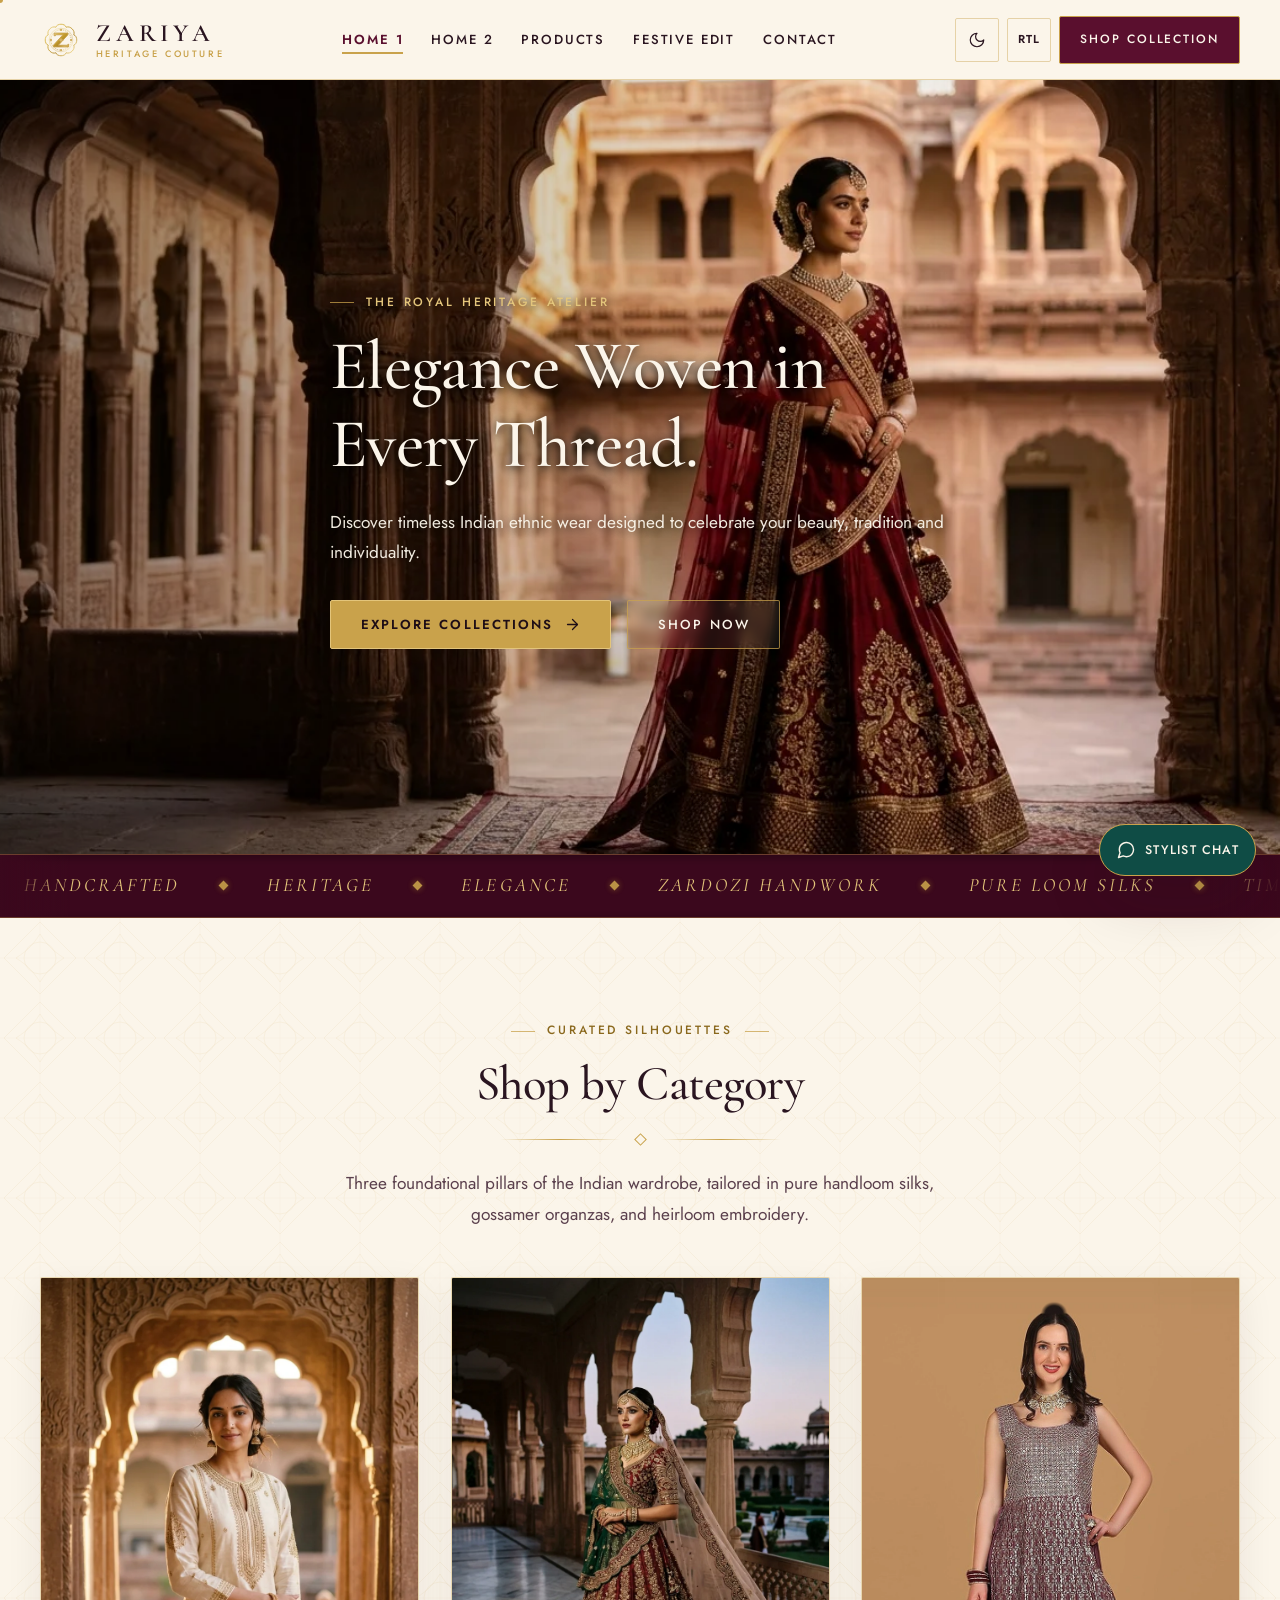
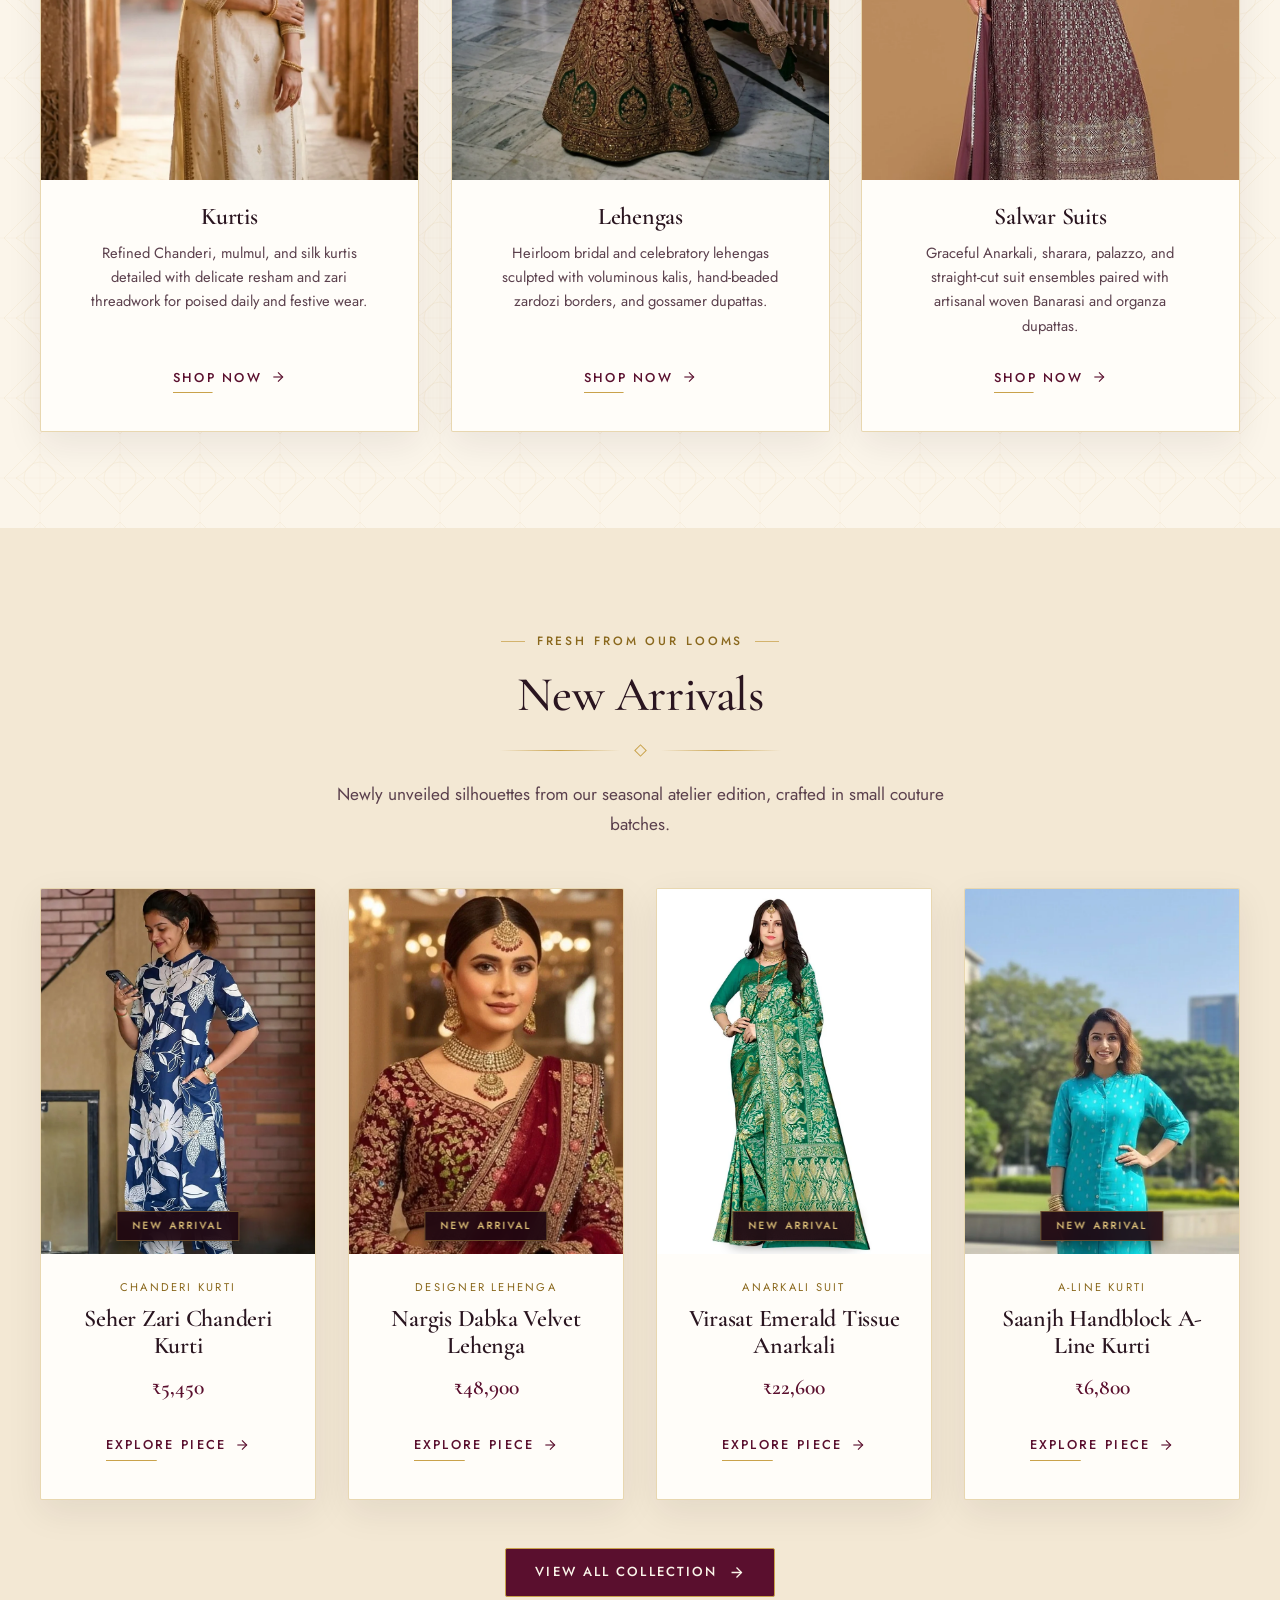
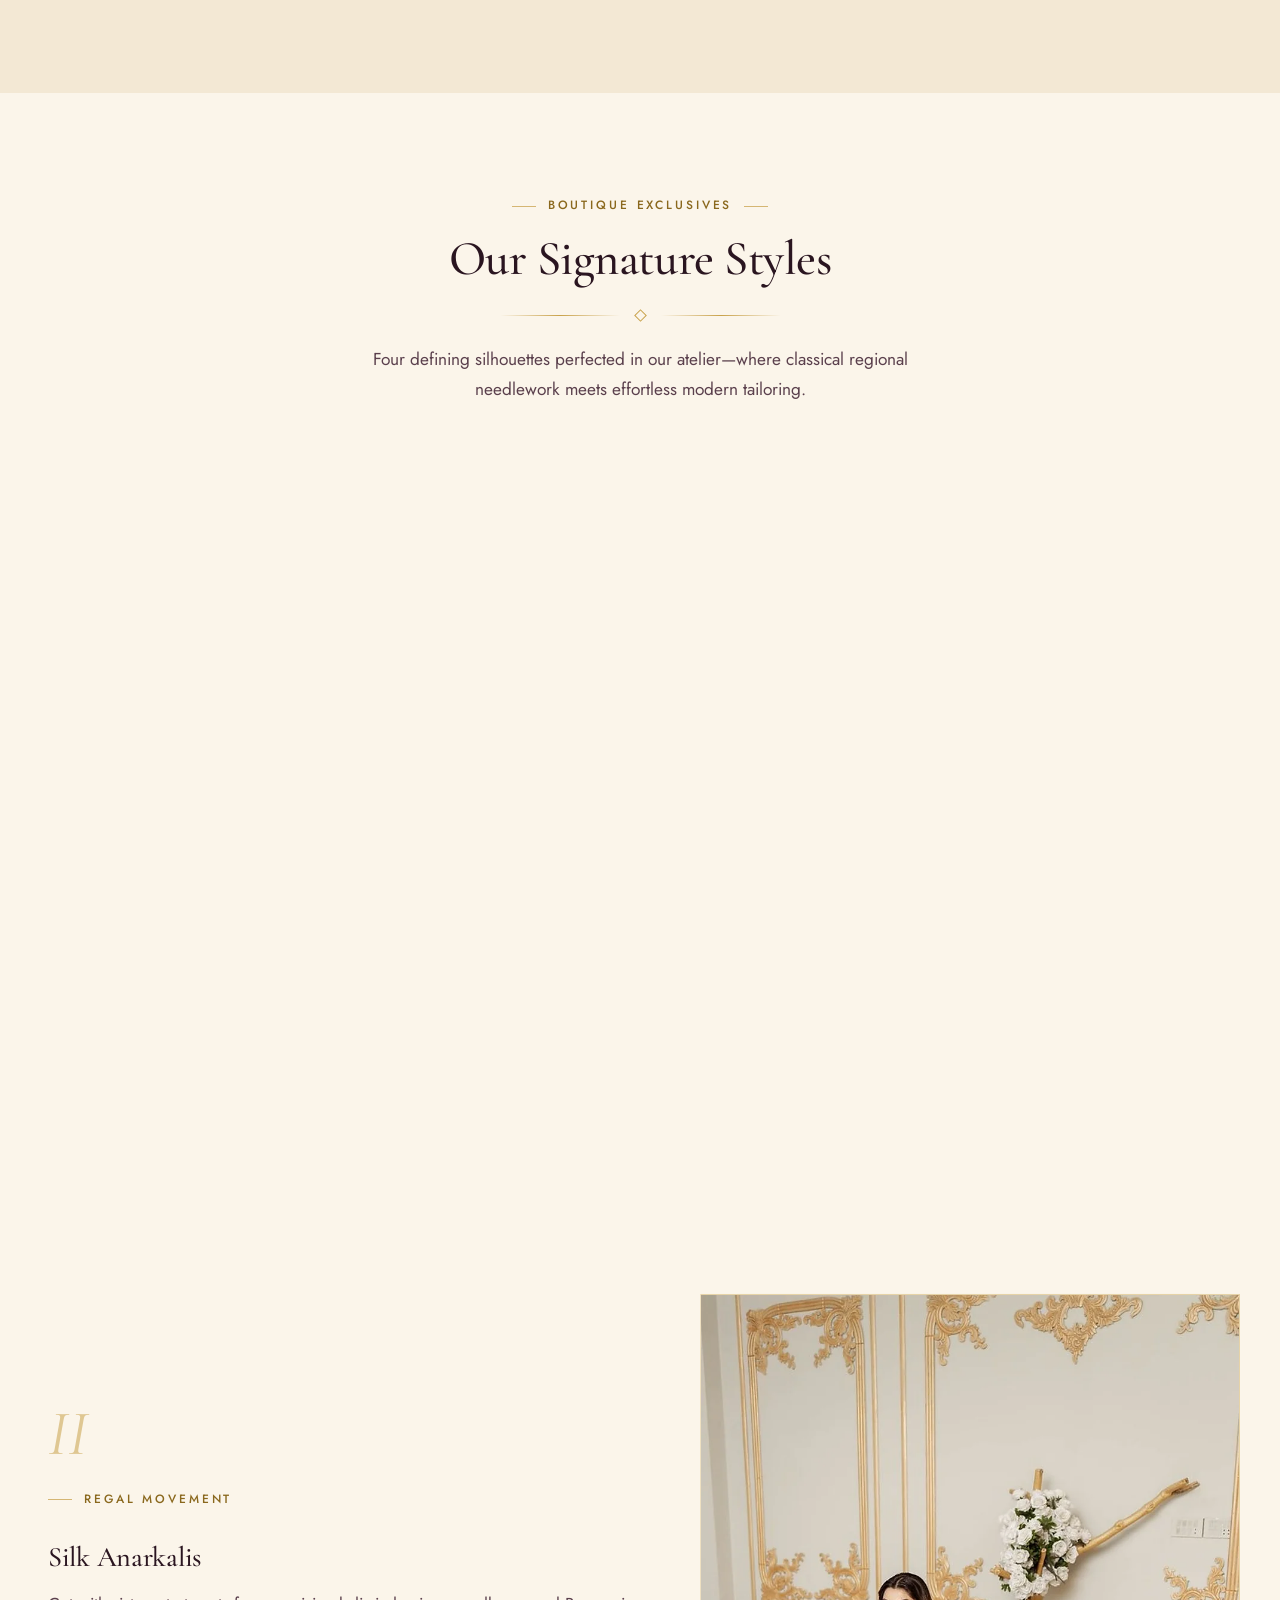
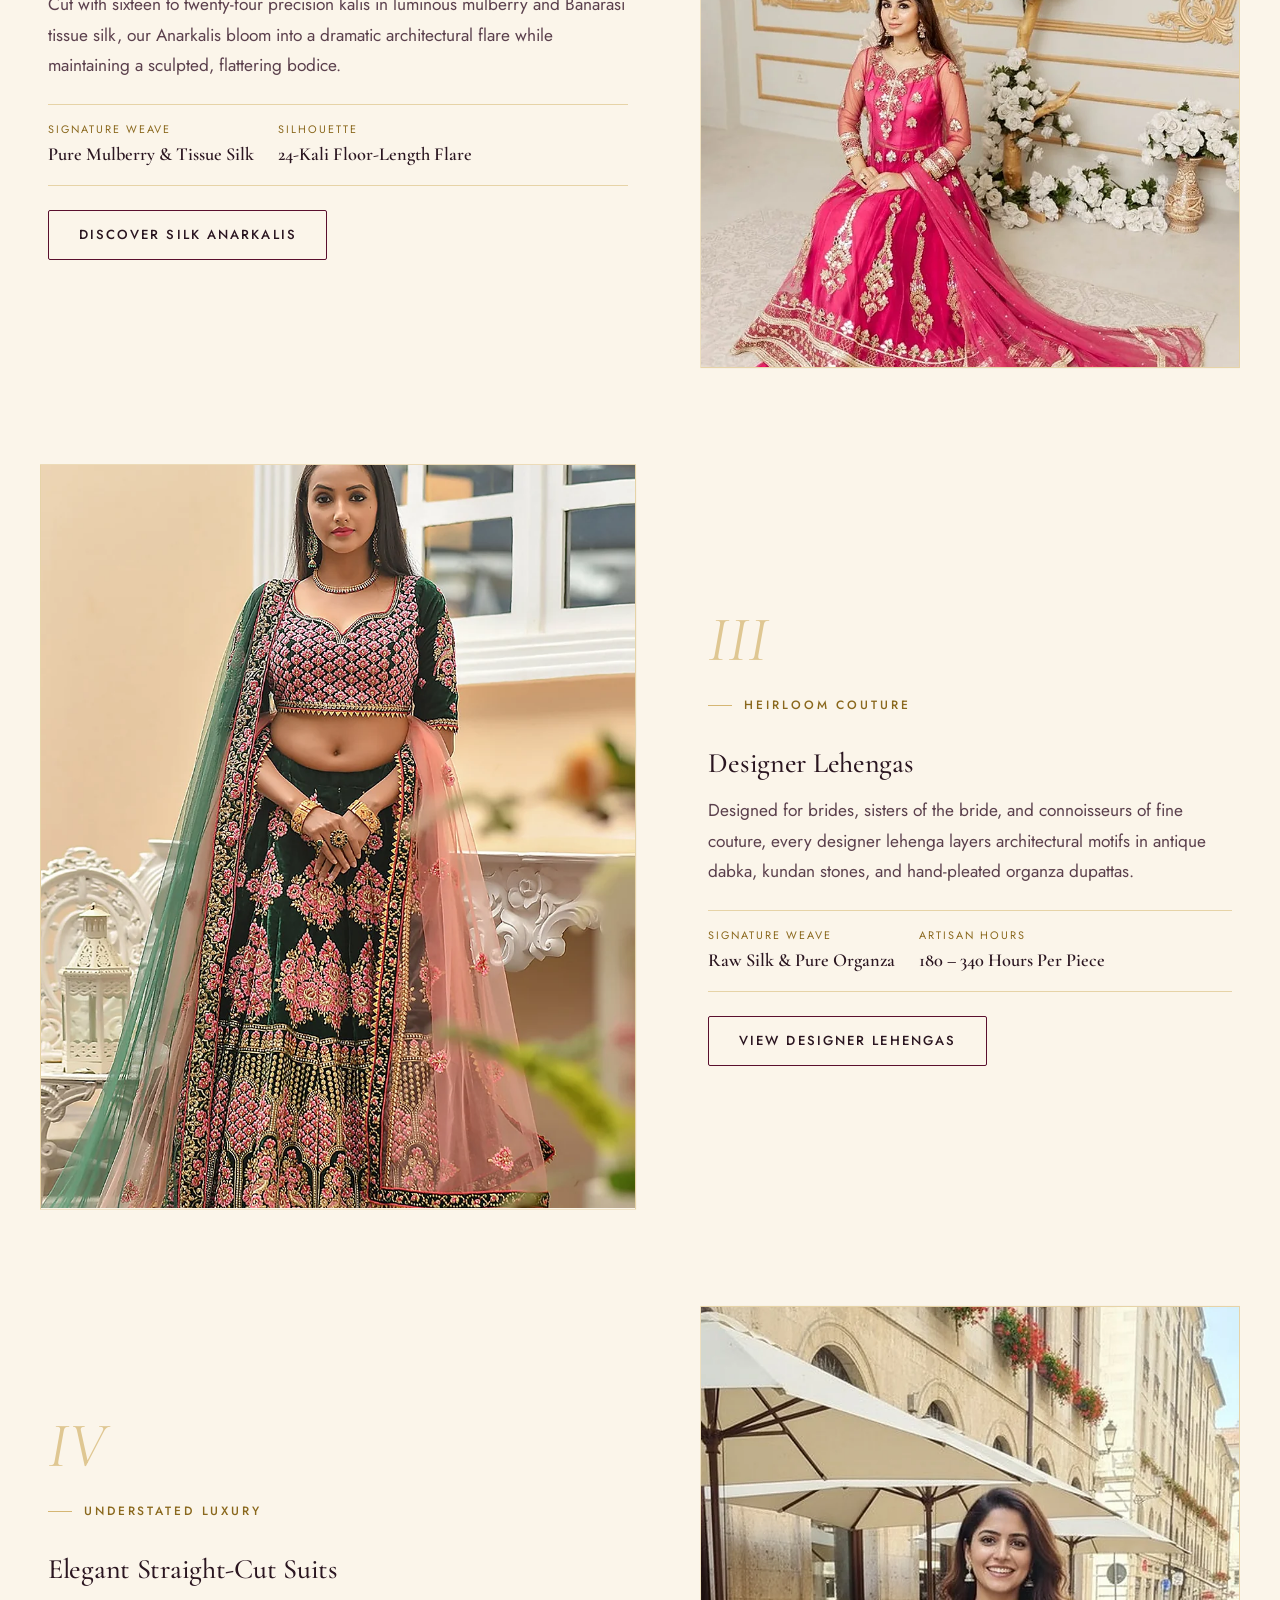
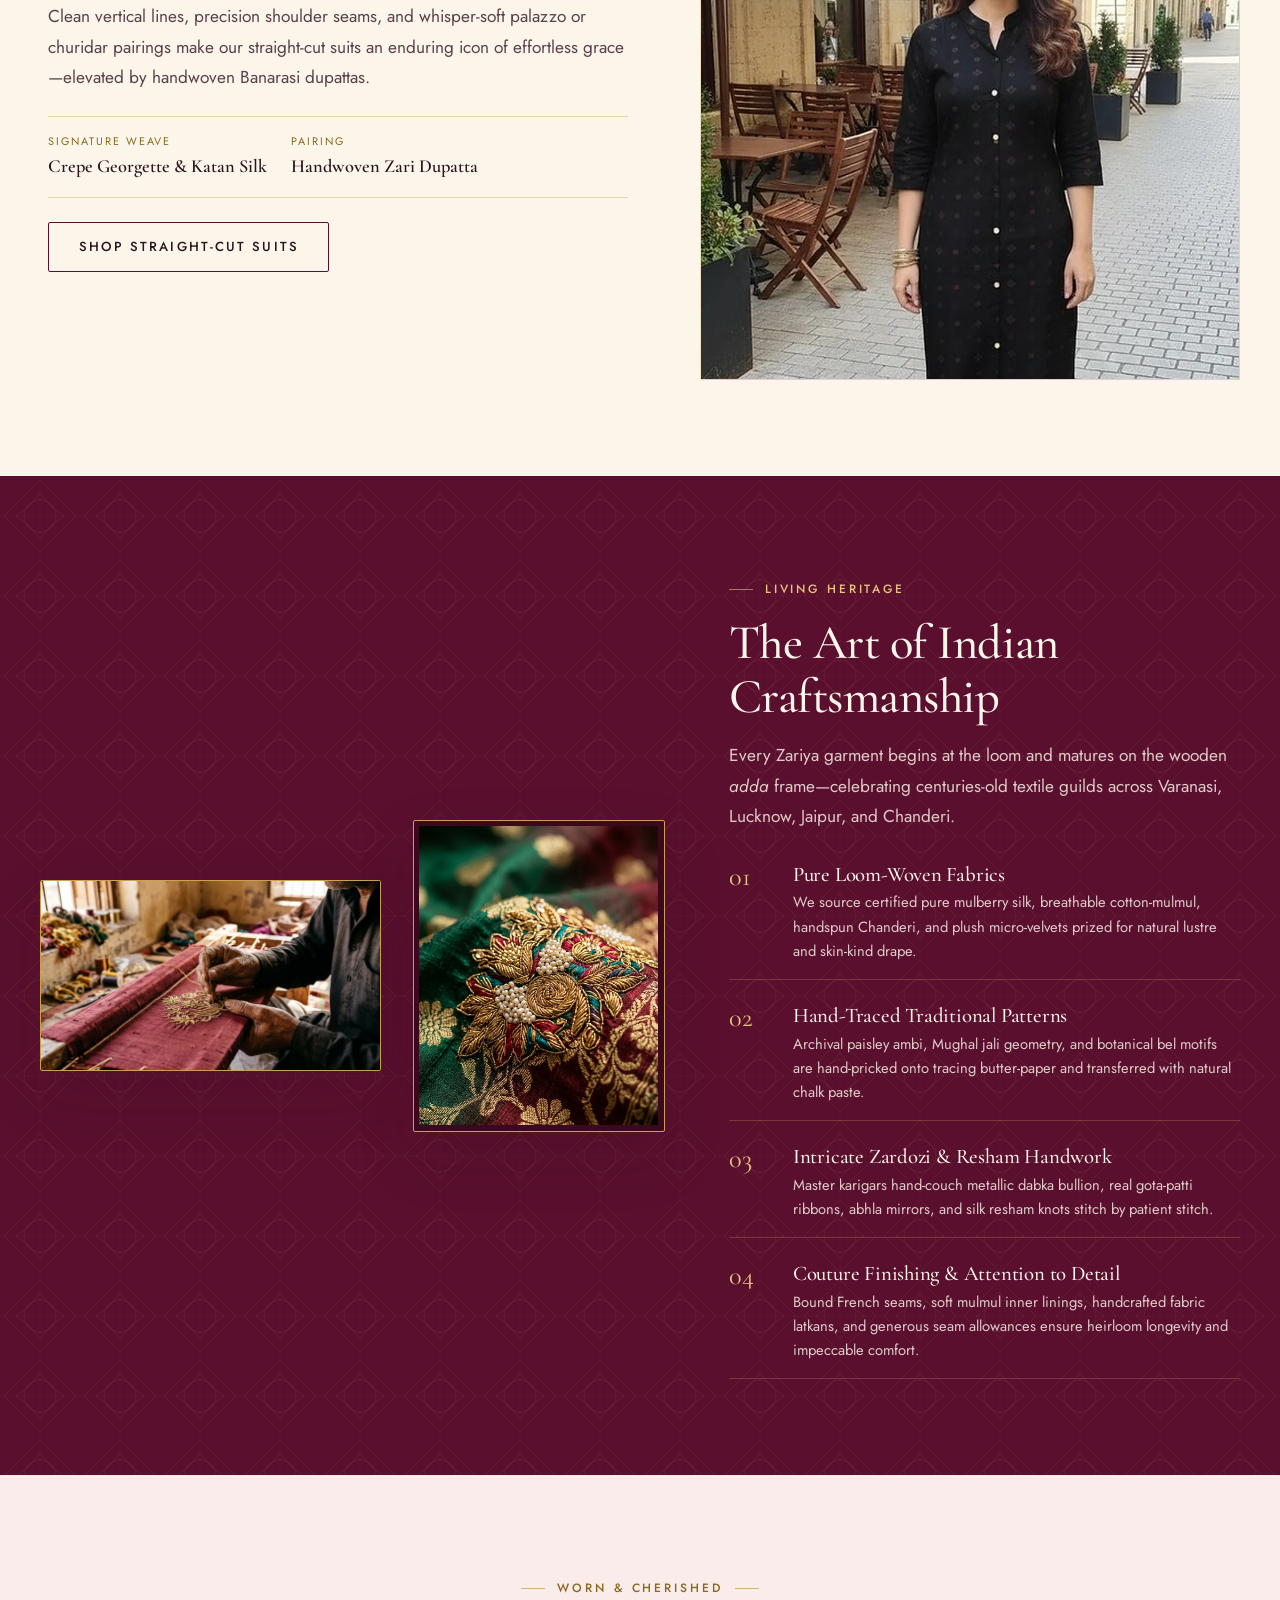
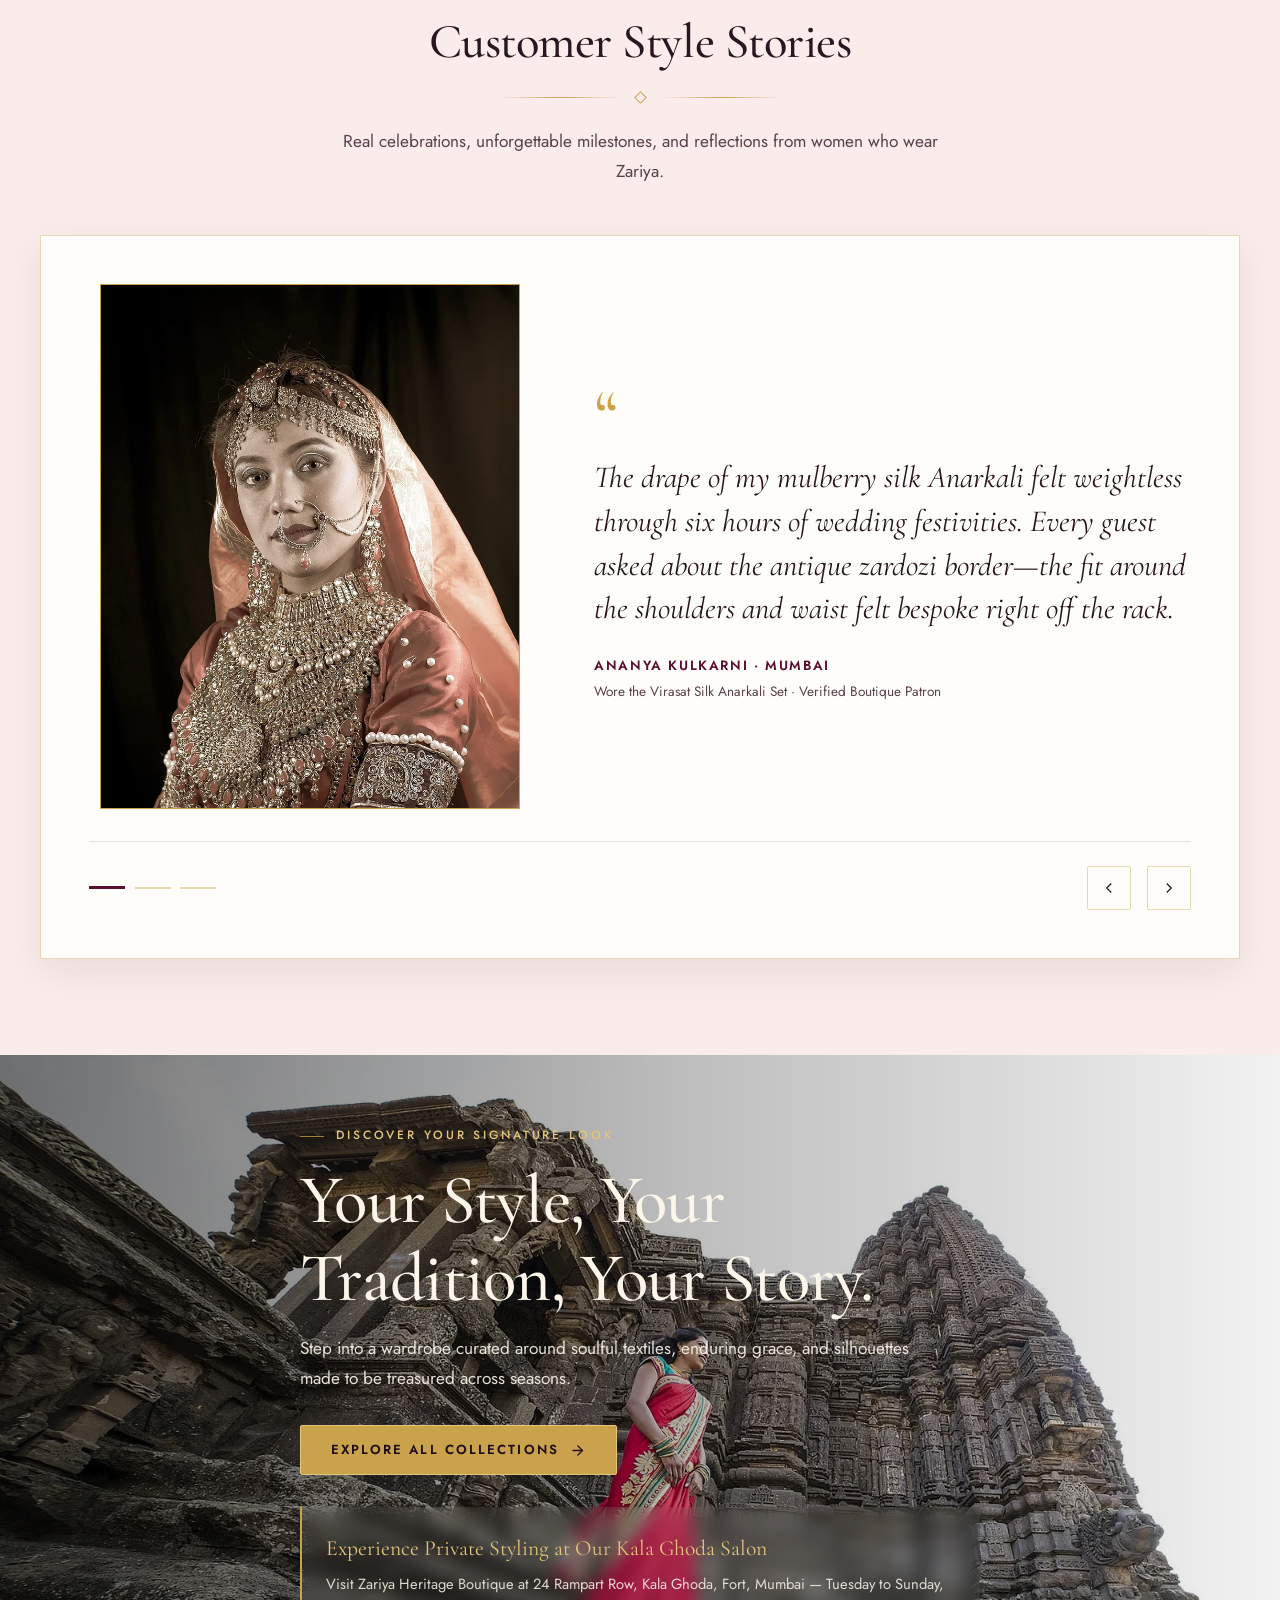
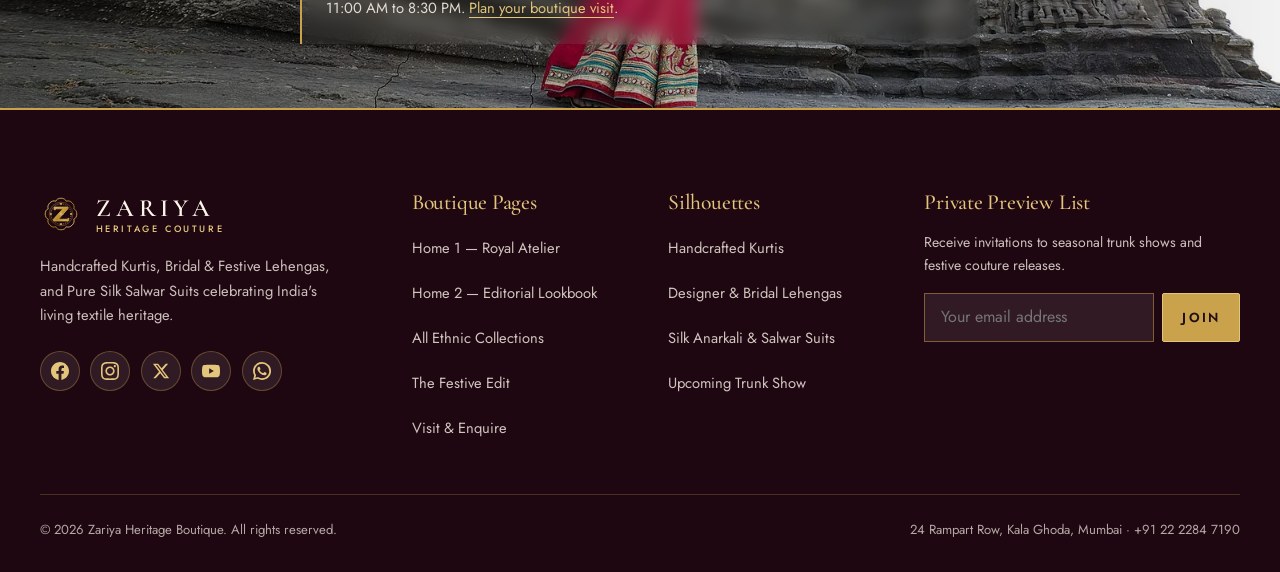
==== pages/index.html @ 6979724a "1" ====
<!DOCTYPE html>
<html lang="en" dir="ltr" data-theme="light">
<head>
  <meta charset="UTF-8">
  <meta name="viewport" content="width=device-width, initial-scale=1.0">
  <title>Zariya | Luxury Women's Indian Ethnic Wear Boutique</title>
  <meta name="description" content="Discover Zariya's luxury Indian ethnic wear boutique featuring handcrafted Kurtis, Bridal Lehengas, and Silk Salwar Suits woven with timeless heritage grace.">
  <meta name="robots" content="index, follow">
  <link rel="canonical" href="https://www.zariyaboutique.com/pages/index.html">

  <!-- Open Graph Metadata -->
  <meta property="og:type" content="website">
  <meta property="og:site_name" content="Zariya Heritage Boutique">
  <meta property="og:title" content="Zariya | Elegance Woven in Every Thread">
  <meta property="og:description" content="Discover timeless Indian ethnic wear designed to celebrate your beauty, tradition and individuality.">
  <meta property="og:url" content="https://www.zariyaboutique.com/pages/index.html">
  <meta property="og:image" content="../assets/images/home1-hero-model.jpg">

  <!-- Prevent Theme / RTL Flash Before First Paint -->
  <script>
    (function () {
      try {
        var t = localStorage.getItem('zariya-theme');
        if (!t && window.matchMedia && window.matchMedia('(prefers-color-scheme: dark)').matches) t = 'dark';
        if (t) document.documentElement.setAttribute('data-theme', t);
        var d = localStorage.getItem('zariya-dir');
        if (d) document.documentElement.setAttribute('dir', d);
      } catch (e) {}
    })();
  </script>

  <!-- Google Fonts (Max 3: Cormorant Garamond, Jost, Pinyon Script) -->
  <link rel="preconnect" href="https://fonts.googleapis.com">
  <link rel="preconnect" href="https://fonts.gstatic.com" crossorigin>
  <link href="https://fonts.googleapis.com/css2?family=Cormorant+Garamond:ital,wght@0,400;0,500;0,600;0,700;1,400;1,600&family=Jost:wght@300;400;500;600&family=Pinyon+Script&display=swap" rel="stylesheet">

    <!-- Favicon (Matching Brand Logo) -->
  <link rel="icon" type="image/svg+xml" href="../assets/images/favicon.svg">
  <link rel="icon" type="image/png" sizes="32x32" href="../assets/images/favicon-32x32.png">
  <link rel="icon" type="image/png" sizes="16x16" href="../assets/images/favicon-16x16.png">
  <link rel="apple-touch-icon" sizes="180x180" href="../assets/images/apple-touch-icon.png">
  <link rel="shortcut icon" href="../assets/images/favicon.ico">

  <!-- Stylesheets -->
  <link rel="stylesheet" href="../assets/css/style.css">
  <link rel="stylesheet" href="../assets/css/dark-mode.css">
  <link rel="stylesheet" href="../assets/css/rtl.css">

  <!-- JSON-LD Structured Data: ClothingStore / LocalBusiness -->
  <!-- TODO: Replace placeholder address, telephone, and URLs with live store details -->
  <script type="application/ld+json">
  {
    "@context": "https://schema.org",
    "@type": "ClothingStore",
    "name": "Zariya Heritage Boutique",
    "description": "Luxury Women's Indian Ethnic Wear Boutique specializing in handcrafted Kurtis, Bridal & Festive Lehengas, and Silk Salwar Suits.",
    "url": "https://www.zariyaboutique.com/pages/index.html",
    "telephone": "+91-22-2284-7190",
    "email": "concierge@zariyaboutique.com",
    "priceRange": "₹₹₹",
    "address": {
      "@type": "PostalAddress",
      "streetAddress": "24 Rampart Row, Kala Ghoda, Fort",
      "addressLocality": "Mumbai",
      "addressRegion": "Maharashtra",
      "postalCode": "400001",
      "addressCountry": "IN"
    },
    "openingHoursSpecification": [
      {
        "@type": "OpeningHoursSpecification",
        "dayOfWeek": ["Tuesday", "Wednesday", "Thursday", "Friday", "Saturday", "Sunday"],
        "opens": "11:00",
        "closes": "20:30"
      }
    ]
  }
  </script>
</head>
<body>
  <!-- Accessible Skip Navigation Link -->
  <a href="#main-content" class="skip-link">Skip to main content</a>

  <!-- Brand Monogram Preloader -->
  <div class="preloader" aria-hidden="true">
    <svg class="preloader__crest" viewBox="0 0 80 80" fill="none" stroke="currentColor" stroke-width="1.4">
      <defs>
        <linearGradient id="preloader-gold" x1="0%" y1="0%" x2="100%" y2="100%">
          <stop offset="0%" stop-color="#F5E4B2"/>
          <stop offset="28%" stop-color="#D4AF37"/>
          <stop offset="65%" stop-color="#AA8022"/>
          <stop offset="85%" stop-color="#E8CA72"/>
          <stop offset="100%" stop-color="#C9A24B"/>
        </linearGradient>
      </defs>
      <g transform="scale(1.25)">
        <path d="M 24.0 12.6 C 26.1 6.4, 37.9 6.4, 40.0 12.6 C 45.9 9.7, 54.3 18.1, 51.4 24.0 C 57.6 26.1, 57.6 37.9, 51.4 40.0 C 54.3 45.9, 45.9 54.3, 40.0 51.4 C 37.9 57.6, 26.1 57.6, 24.0 51.4 C 18.1 54.3, 9.7 45.9, 12.6 40.0 C 6.4 37.9, 6.4 26.1, 12.6 24.0 C 9.7 18.1, 18.1 9.7, 24.0 12.6 Z" fill="none" stroke="url(#preloader-gold)" stroke-width="1.3" stroke-linejoin="round"/>
        <circle cx="32" cy="32" r="18" fill="none" stroke="url(#preloader-gold)" stroke-width="0.75" stroke-opacity="0.6"/>
        <circle cx="32" cy="32" r="15.5" fill="none" stroke="url(#preloader-gold)" stroke-width="0.8" stroke-dasharray="0.8 2.5"/>
        <circle cx="32" cy="16.5" r="1" fill="url(#preloader-gold)"/>
        <circle cx="32" cy="47.5" r="1" fill="url(#preloader-gold)"/>
        <circle cx="16.5" cy="32" r="1" fill="url(#preloader-gold)"/>
        <circle cx="47.5" cy="32" r="1" fill="url(#preloader-gold)"/>
        <path d="M 21.5 25.5 L 21.5 21.5 L 42.5 21.5 L 42.5 24.0 L 28.0 40.0 L 42.5 40.0 L 42.5 38.5 L 43.5 38.5 L 43.5 42.5 L 20.5 42.5 L 20.5 40.0 L 35.0 24.0 L 23.5 24.0 L 23.5 25.5 Z" fill="url(#preloader-gold)"/>
        <polygon points="32,29.2 33.4,31.4 35.6,32 33.4,32.6 32,34.8 30.6,32.6 28.4,32 30.6,31.4" fill="url(#preloader-gold)"/>
      </g>
    </svg>
    <span class="preloader__label">Zariya Couture</span>
  </div>

  <!-- Smooth Page Transition Veil & Desktop Gold Ring Cursor -->
  <div class="page-veil" aria-hidden="true"></div>
  <div class="cursor-dot" aria-hidden="true"></div>
  <div class="cursor-ring" aria-hidden="true"></div>

  <!-- =====================================================================
       SITE HEADER & NAVIGATION
       ===================================================================== -->
  <header class="site-header">
    <div class="container header-inner">
      <a href="index.html" class="brand-logo" aria-label="Zariya Heritage Boutique — Home 1">
        <svg class="brand-logo__mark" viewBox="0 0 64 64" fill="none" stroke="currentColor" stroke-width="1.4" aria-hidden="true">
          <defs>
            <linearGradient id="logo-gold" x1="0%" y1="0%" x2="100%" y2="100%">
              <stop offset="0%" stop-color="#F5E4B2"/>
              <stop offset="28%" stop-color="#D4AF37"/>
              <stop offset="65%" stop-color="#AA8022"/>
              <stop offset="85%" stop-color="#E8CA72"/>
              <stop offset="100%" stop-color="#C9A24B"/>
            </linearGradient>
            <linearGradient id="logo-gleam" x1="0%" y1="50%" x2="100%" y2="50%">
              <stop offset="0%" stop-color="#E7CE82"/>
              <stop offset="50%" stop-color="#FFF3D1"/>
              <stop offset="100%" stop-color="#C9A24B"/>
            </linearGradient>
          </defs>
          <path d="M 24.0 12.6 C 26.1 6.4, 37.9 6.4, 40.0 12.6 C 45.9 9.7, 54.3 18.1, 51.4 24.0 C 57.6 26.1, 57.6 37.9, 51.4 40.0 C 54.3 45.9, 45.9 54.3, 40.0 51.4 C 37.9 57.6, 26.1 57.6, 24.0 51.4 C 18.1 54.3, 9.7 45.9, 12.6 40.0 C 6.4 37.9, 6.4 26.1, 12.6 24.0 C 9.7 18.1, 18.1 9.7, 24.0 12.6 Z" fill="none" stroke="url(#logo-gold)" stroke-width="1.3" stroke-linejoin="round"/>
          <circle cx="32" cy="32" r="18" fill="none" stroke="url(#logo-gold)" stroke-width="0.75" stroke-opacity="0.6"/>
          <circle cx="32" cy="32" r="15.5" fill="none" stroke="url(#logo-gold)" stroke-width="0.8" stroke-dasharray="0.8 2.5" stroke-linecap="round"/>
          <circle cx="32" cy="16.5" r="1.1" fill="url(#logo-gleam)"/>
          <circle cx="32" cy="47.5" r="1.1" fill="url(#logo-gleam)"/>
          <circle cx="16.5" cy="32" r="1.1" fill="url(#logo-gleam)"/>
          <circle cx="47.5" cy="32" r="1.1" fill="url(#logo-gleam)"/>
          <path d="M 21.5 25.5 L 21.5 21.5 L 42.5 21.5 L 42.5 24.0 L 28.0 40.0 L 42.5 40.0 L 42.5 38.5 L 43.5 38.5 L 43.5 42.5 L 20.5 42.5 L 20.5 40.0 L 35.0 24.0 L 23.5 24.0 L 23.5 25.5 Z" fill="url(#logo-gold)"/>
          <polygon points="32,29.2 33.4,31.4 35.6,32 33.4,32.6 32,34.8 30.6,32.6 28.4,32 30.6,31.4" fill="#FFFFFF" opacity="0.9"/>
          <circle cx="32" cy="32" r="0.75" fill="url(#logo-gleam)"/>
        </svg>
        <span class="brand-logo__text">
          <span class="brand-logo__name">ZARIYA</span>
          <span class="brand-logo__sub">Heritage Couture</span>
        </span>
      </a>

      <nav class="primary-nav" aria-label="Primary Navigation">
        <a href="index.html" class="nav-link" aria-current="page">Home 1</a>
        <a href="home-2.html" class="nav-link">Home 2</a>
        <a href="products.html" class="nav-link">Products</a>
        <a href="festive-edit.html" class="nav-link">Festive Edit</a>
        <a href="contact.html" class="nav-link">Contact</a>
      </nav>

      <div class="header-actions">
        <button type="button" class="icon-toggle js-theme-toggle" aria-label="Toggle dark mode" aria-pressed="false">
          <svg viewBox="0 0 24 24" fill="none" stroke="currentColor" stroke-width="1.6" aria-hidden="true"><path d="M12 3a6 6 0 0 0 9 9 9 9 0 1 1-9-9Z"/></svg>
        </button>
        <button type="button" class="icon-toggle js-rtl-toggle" aria-label="Switch to Right-to-Left layout" aria-pressed="false">
          <span class="js-rtl-label">RTL</span>
        </button>
        <a href="products.html" class="btn btn-primary header-cta btn-magnetic">
          <span>Shop Collection</span>
        </a>
        <button type="button" class="icon-toggle menu-toggle js-menu-open" aria-label="Open navigation menu" aria-expanded="false" aria-controls="mobile-drawer">
          <svg viewBox="0 0 24 24" fill="none" stroke="currentColor" stroke-width="1.7" stroke-linecap="round" aria-hidden="true">
            <line x1="3" y1="7" x2="21" y2="7"/>
            <line x1="6" y1="12" x2="21" y2="12"/>
            <line x1="3" y1="17" x2="21" y2="17"/>
          </svg>
        </button>
      </div>
    </div>
  </header>

  <!-- Mobile Navigation Drawer -->
  <div class="mobile-drawer" id="mobile-drawer" aria-hidden="true" role="dialog" aria-modal="true" aria-label="Mobile Navigation">
    <div class="mobile-drawer__backdrop js-menu-close"></div>
    <div class="mobile-drawer__panel">
      <div>
        <div class="mobile-drawer__top">
          <span class="brand-logo__name">ZARIYA</span>
          <button type="button" class="icon-toggle js-menu-close" aria-label="Close navigation menu">
            <svg viewBox="0 0 24 24" fill="none" stroke="currentColor" stroke-width="1.7" stroke-linecap="round" aria-hidden="true">
              <line x1="18" y1="6" x2="6" y2="18"/>
              <line x1="6" y1="6" x2="18" y2="18"/>
            </svg>
          </button>
        </div>
        <nav class="mobile-drawer__links" aria-label="Mobile Navigation Links">
          <a href="index.html" class="mobile-drawer__link" aria-current="page">Home 1</a>
          <a href="home-2.html" class="mobile-drawer__link">Home 2</a>
          <a href="products.html" class="mobile-drawer__link">Products</a>
          <a href="festive-edit.html" class="mobile-drawer__link">Festive Edit</a>
          <a href="contact.html" class="mobile-drawer__link">Contact</a>
        </nav>
      </div>
      <div>
        <a href="products.html" class="btn btn-primary" style="width: 100%;">Shop Collection</a>
      </div>
    </div>
  </div>

  <!-- =====================================================================
       MAIN CONTENT — HOME 1
       ===================================================================== -->
  <main id="main-content">

    <!-- 1. ROYAL COLLECTION HERO -->
    <section class="hero-fullbleed" aria-labelledby="hero-home1-heading">
      <div class="hero-media js-parallax">
        <picture>
          <source srcset="../assets/images/home1-hero-model.webp" type="image/webp">
          <img src="../assets/images/home1-hero-model.jpg" alt="Regal Indian model in oxblood maroon and antique gold zardozi silk lehenga beneath a sandstone palace archway" width="1600" height="900" fetchpriority="high">
        </picture>
      </div>
      <div class="hero-overlay" aria-hidden="true"></div>
      <div class="container hero-content reveal-up">
        <span class="eyebrow eyebrow--start" style="color: var(--gold-light);">The Royal Heritage Atelier</span>
        <h1 id="hero-home1-heading">Elegance Woven in Every Thread.</h1>
        <p class="lead-text">Discover timeless Indian ethnic wear designed to celebrate your beauty, tradition and individuality.</p>
        <div class="btn-group">
          <a href="products.html" class="btn btn-gold btn-magnetic">
            <span>Explore Collections</span>
            <svg class="icon-arrow" viewBox="0 0 24 24" fill="none" stroke="currentColor" stroke-width="1.8" stroke-linecap="round" stroke-linejoin="round" aria-hidden="true"><path d="M5 12h14"/><path d="m12 5 7 7-7 7"/></svg>
          </a>
          <a href="products.html#all-products" class="btn btn-outline-light">
            <span>Shop Now</span>
          </a>
        </div>
      </div>
    </section>

    <!-- HERITAGE MARQUEE STRIP (Continuous Running Model) -->
    <div class="marquee-band" aria-label="Heritage attributes running ticker">
      <div class="marquee-track">
        <div class="marquee-group">
          <span class="marquee-item">Handcrafted</span><span class="marquee-gem"></span>
          <span class="marquee-item">Heritage</span><span class="marquee-gem"></span>
          <span class="marquee-item">Elegance</span><span class="marquee-gem"></span>
          <span class="marquee-item">Zardozi Handwork</span><span class="marquee-gem"></span>
          <span class="marquee-item">Pure Loom Silks</span><span class="marquee-gem"></span>
          <span class="marquee-item">Timeless Silhouettes</span><span class="marquee-gem"></span>
          <span class="marquee-item">Artisanal Weaves</span><span class="marquee-gem"></span>
          <span class="marquee-item">Royal Heirloom</span><span class="marquee-gem"></span>
          <span class="marquee-item">Handcrafted</span><span class="marquee-gem"></span>
          <span class="marquee-item">Heritage</span><span class="marquee-gem"></span>
          <span class="marquee-item">Elegance</span><span class="marquee-gem"></span>
          <span class="marquee-item">Zardozi Handwork</span><span class="marquee-gem"></span>
          <span class="marquee-item">Pure Loom Silks</span><span class="marquee-gem"></span>
          <span class="marquee-item">Timeless Silhouettes</span><span class="marquee-gem"></span>
          <span class="marquee-item">Artisanal Weaves</span><span class="marquee-gem"></span>
          <span class="marquee-item">Royal Heirloom</span><span class="marquee-gem"></span>
        </div>
        <div class="marquee-group" aria-hidden="true">
          <span class="marquee-item">Handcrafted</span><span class="marquee-gem"></span>
          <span class="marquee-item">Heritage</span><span class="marquee-gem"></span>
          <span class="marquee-item">Elegance</span><span class="marquee-gem"></span>
          <span class="marquee-item">Zardozi Handwork</span><span class="marquee-gem"></span>
          <span class="marquee-item">Pure Loom Silks</span><span class="marquee-gem"></span>
          <span class="marquee-item">Timeless Silhouettes</span><span class="marquee-gem"></span>
          <span class="marquee-item">Artisanal Weaves</span><span class="marquee-gem"></span>
          <span class="marquee-item">Royal Heirloom</span><span class="marquee-gem"></span>
          <span class="marquee-item">Handcrafted</span><span class="marquee-gem"></span>
          <span class="marquee-item">Heritage</span><span class="marquee-gem"></span>
          <span class="marquee-item">Elegance</span><span class="marquee-gem"></span>
          <span class="marquee-item">Zardozi Handwork</span><span class="marquee-gem"></span>
          <span class="marquee-item">Pure Loom Silks</span><span class="marquee-gem"></span>
          <span class="marquee-item">Timeless Silhouettes</span><span class="marquee-gem"></span>
          <span class="marquee-item">Artisanal Weaves</span><span class="marquee-gem"></span>
          <span class="marquee-item">Royal Heirloom</span><span class="marquee-gem"></span>
        </div>
      </div>
    </div>

    <!-- 2. SHOP BY CATEGORY (3D Tilt Cards, Centered Icons & Text) -->
    <section class="section surface-jali" aria-labelledby="categories-heading">
      <div class="container">
        <header class="section-header reveal-up">
          <span class="eyebrow">Curated Silhouettes</span>
          <h2 id="categories-heading">Shop by Category</h2>
          <div class="ornate-divider" aria-hidden="true"><span class="ornate-diamond"></span></div>
          <p class="lead-text" style="margin-inline: auto;">Three foundational pillars of the Indian wardrobe, tailored in pure handloom silks, gossamer organzas, and heirloom embroidery.</p>
        </header>

        <div class="cards-grid-3">
          <!-- Category 1: Kurtis -->
          <article class="tilt-card reveal-up">
            <div class="tilt-card__media">
              <picture>
                <source srcset="../assets/images/home1-cat-kurtis.webp" type="image/webp">
                <img src="../assets/images/home1-cat-kurtis.jpg" alt="Indian woman wearing an ivory and antique gold embroidered Chanderi silk kurti" width="800" height="1067" loading="lazy">
              </picture>
            </div>
            <div class="tilt-card__body">
              <h3 class="tilt-card__title">Kurtis</h3>
              <p class="tilt-card__desc">Refined Chanderi, mulmul, and silk kurtis detailed with delicate resham and zari threadwork for poised daily and festive wear.</p>
              <div class="tilt-card__actions">
                <a href="products.html?category=Kurtis" class="editorial-link">
                  <span>Shop Now</span>
                  <svg class="icon-arrow" viewBox="0 0 24 24" fill="none" stroke="currentColor" stroke-width="1.7" aria-hidden="true"><path d="M5 12h14"/><path d="m12 5 7 7-7 7"/></svg>
                </a>
              </div>
            </div>
          </article>

          <!-- Category 2: Lehengas -->
          <article class="tilt-card reveal-up">
            <div class="tilt-card__media">
              <picture>
                <source srcset="../assets/images/home1-cat-lehengas.webp" type="image/webp">
                <img src="../assets/images/home1-cat-lehengas.jpg" alt="Poised bride in a royal maroon and emerald zardozi embroidered lehenga" width="800" height="1067" loading="lazy">
              </picture>
            </div>
            <div class="tilt-card__body">
              <h3 class="tilt-card__title">Lehengas</h3>
              <p class="tilt-card__desc">Heirloom bridal and celebratory lehengas sculpted with voluminous kalis, hand-beaded zardozi borders, and gossamer dupattas.</p>
              <div class="tilt-card__actions">
                <a href="products.html?category=Lehengas" class="editorial-link">
                  <span>Shop Now</span>
                  <svg class="icon-arrow" viewBox="0 0 24 24" fill="none" stroke="currentColor" stroke-width="1.7" aria-hidden="true"><path d="M5 12h14"/><path d="m12 5 7 7-7 7"/></svg>
                </a>
              </div>
            </div>
          </article>

          <!-- Category 3: Salwar Suits -->
          <article class="tilt-card reveal-up">
            <div class="tilt-card__media">
              <picture>
                <source srcset="../assets/images/home1-cat-salwar-suits.webp" type="image/webp">
                <img src="../assets/images/home1-cat-salwar-suits.jpg" alt="Woman draped in a regal silk salwar suit with zari bordered dupatta" width="800" height="1067" loading="lazy">
              </picture>
            </div>
            <div class="tilt-card__body">
              <h3 class="tilt-card__title">Salwar Suits</h3>
              <p class="tilt-card__desc">Graceful Anarkali, sharara, palazzo, and straight-cut suit ensembles paired with artisanal woven Banarasi and organza dupattas.</p>
              <div class="tilt-card__actions">
                <a href="products.html?category=Salwar+Suits" class="editorial-link">
                  <span>Shop Now</span>
                  <svg class="icon-arrow" viewBox="0 0 24 24" fill="none" stroke="currentColor" stroke-width="1.7" aria-hidden="true"><path d="M5 12h14"/><path d="m12 5 7 7-7 7"/></svg>
                </a>
              </div>
            </div>
          </article>
        </div>
      </div>
    </section>

    <!-- 3. NEW ARRIVALS (4 Latest Products with New Arrival Labels) -->
    <section class="section surface-alt" aria-labelledby="new-arrivals-heading">
      <div class="container">
        <header class="section-header reveal-up">
          <span class="eyebrow">Fresh From Our Looms</span>
          <h2 id="new-arrivals-heading">New Arrivals</h2>
          <div class="ornate-divider" aria-hidden="true"><span class="ornate-diamond"></span></div>
          <p class="lead-text" style="margin-inline: auto;">Newly unveiled silhouettes from our seasonal atelier edition, crafted in small couture batches.</p>
        </header>

        <div class="cards-grid-4">
          <!-- Arrival 1 -->
          <article class="tilt-card reveal-up">
            <div class="tilt-card__media">
              <span class="card-badge">New Arrival</span>
              <picture>
                <source srcset="../assets/images/home1-arrival-kurti-01.webp" type="image/webp">
                <img src="../assets/images/home1-arrival-kurti-01.jpg" alt="Seher Zari-Edged Chanderi Kurti in warm ivory silk" width="800" height="1067" loading="lazy">
              </picture>
            </div>
            <div class="tilt-card__body">
              <span class="tilt-card__subcat">Chanderi Kurti</span>
              <h3 class="tilt-card__title">Seher Zari Chanderi Kurti</h3>
              <p class="tilt-card__price ltr-num">₹5,450</p>
              <div class="tilt-card__actions">
                <a href="products.html?category=Kurtis" class="editorial-link">
                  <span>Explore Piece</span>
                  <svg class="icon-arrow" viewBox="0 0 24 24" fill="none" stroke="currentColor" stroke-width="1.7" aria-hidden="true"><path d="M5 12h14"/><path d="m12 5 7 7-7 7"/></svg>
                </a>
              </div>
            </div>
          </article>

          <!-- Arrival 2 -->
          <article class="tilt-card reveal-up">
            <div class="tilt-card__media">
              <span class="card-badge">New Arrival</span>
              <picture>
                <source srcset="../assets/images/home1-arrival-lehenga-02.webp" type="image/webp">
                <img src="../assets/images/home1-arrival-lehenga-02.jpg" alt="Nargis Oxblood Dabka Velvet Lehenga set with embroidered dupatta" width="800" height="1067" loading="lazy">
              </picture>
            </div>
            <div class="tilt-card__body">
              <span class="tilt-card__subcat">Designer Lehenga</span>
              <h3 class="tilt-card__title">Nargis Dabka Velvet Lehenga</h3>
              <p class="tilt-card__price ltr-num">₹48,900</p>
              <div class="tilt-card__actions">
                <a href="products.html?category=Lehengas" class="editorial-link">
                  <span>Explore Piece</span>
                  <svg class="icon-arrow" viewBox="0 0 24 24" fill="none" stroke="currentColor" stroke-width="1.7" aria-hidden="true"><path d="M5 12h14"/><path d="m12 5 7 7-7 7"/></svg>
                </a>
              </div>
            </div>
          </article>

          <!-- Arrival 3 -->
          <article class="tilt-card reveal-up">
            <div class="tilt-card__media">
              <span class="card-badge">New Arrival</span>
              <picture>
                <source srcset="../assets/images/home1-arrival-suit-03.webp" type="image/webp">
                <img src="../assets/images/home1-arrival-suit-03.jpg" alt="Virasat Emerald Tissue Silk Anarkali Suit with kiran lace dupatta" width="800" height="1067" loading="lazy">
              </picture>
            </div>
            <div class="tilt-card__body">
              <span class="tilt-card__subcat">Anarkali Suit</span>
              <h3 class="tilt-card__title">Virasat Emerald Tissue Anarkali</h3>
              <p class="tilt-card__price ltr-num">₹22,600</p>
              <div class="tilt-card__actions">
                <a href="products.html?category=Salwar+Suits" class="editorial-link">
                  <span>Explore Piece</span>
                  <svg class="icon-arrow" viewBox="0 0 24 24" fill="none" stroke="currentColor" stroke-width="1.7" aria-hidden="true"><path d="M5 12h14"/><path d="m12 5 7 7-7 7"/></svg>
                </a>
              </div>
            </div>
          </article>

          <!-- Arrival 4 -->
          <article class="tilt-card reveal-up">
            <div class="tilt-card__media">
              <span class="card-badge">New Arrival</span>
              <picture>
                <source srcset="../assets/images/prod-kurti-printed-04.webp" type="image/webp">
                <img src="../assets/images/prod-kurti-printed-04.jpg" alt="Saanjh Handblock Printed A-Line Kurti in emerald cotton mulmul" width="800" height="1067" loading="lazy">
              </picture>
            </div>
            <div class="tilt-card__body">
              <span class="tilt-card__subcat">A-Line Kurti</span>
              <h3 class="tilt-card__title">Saanjh Handblock A-Line Kurti</h3>
              <p class="tilt-card__price ltr-num">₹6,800</p>
              <div class="tilt-card__actions">
                <a href="products.html?category=Kurtis" class="editorial-link">
                  <span>Explore Piece</span>
                  <svg class="icon-arrow" viewBox="0 0 24 24" fill="none" stroke="currentColor" stroke-width="1.7" aria-hidden="true"><path d="M5 12h14"/><path d="m12 5 7 7-7 7"/></svg>
                </a>
              </div>
            </div>
          </article>
        </div>

        <div style="text-align: center; margin-block-start: var(--space-6);" class="reveal-up">
          <a href="products.html" class="btn btn-primary btn-magnetic">
            <span>View All Collection</span>
            <svg class="icon-arrow" viewBox="0 0 24 24" fill="none" stroke="currentColor" stroke-width="1.8" aria-hidden="true"><path d="M5 12h14"/><path d="m12 5 7 7-7 7"/></svg>
          </a>
        </div>
      </div>
    </section>

    <!-- 4. OUR SIGNATURE STYLES (Alternating Editorial Image/Text Rows — NOT Cards) -->
    <section class="section" aria-labelledby="signature-styles-heading">
      <div class="container">
        <header class="section-header reveal-up">
          <span class="eyebrow">Boutique Exclusives</span>
          <h2 id="signature-styles-heading">Our Signature Styles</h2>
          <div class="ornate-divider" aria-hidden="true"><span class="ornate-diamond"></span></div>
          <p class="lead-text" style="margin-inline: auto;">Four defining silhouettes perfected in our atelier—where classical regional needlework meets effortless modern tailoring.</p>
        </header>

        <div class="editorial-rows">
          <!-- Signature 1: Embroidered Kurtis -->
          <article class="editorial-row reveal-up">
            <div class="editorial-row__media reveal-curtain">
              <div class="editorial-row__frame">
                <picture>
                  <source srcset="../assets/images/home1-sig-embroidered-kurtis.webp" type="image/webp">
                  <img src="../assets/images/home1-sig-embroidered-kurtis.jpg" alt="Close-up editorial portrait of an Indian woman wearing an intricately hand-embroidered silk kurti" width="900" height="1125" loading="lazy">
                </picture>
              </div>
            </div>
            <div class="editorial-row__content">
              <span class="editorial-row__num" aria-hidden="true">I</span>
              <span class="eyebrow eyebrow--start">Artisanal Needlework</span>
              <h3>Embroidered Kurtis</h3>
              <p class="lead-text">Delicate resham florals, Lucknowi shadow-stitch chikankari, and glinting badla highlights trace necklines and sleeve cuffs with featherlight poise. Tailored to move seamlessly from sunlit luncheons to intimate festive evenings.</p>
              <div class="editorial-specs">
                <div>
                  <span class="editorial-spec__label">Signature Weave</span>
                  <span class="editorial-spec__val">Chanderi &amp; Mulmul Silk</span>
                </div>
                <div>
                  <span class="editorial-spec__label">Craft Technique</span>
                  <span class="editorial-spec__val">Hand Resham &amp; Zari</span>
                </div>
              </div>
              <a href="products.html?category=Kurtis" class="btn btn-outline">Explore Embroidered Kurtis</a>
            </div>
          </article>

          <!-- Signature 2: Silk Anarkalis -->
          <article class="editorial-row editorial-row--reverse reveal-up">
            <div class="editorial-row__media reveal-curtain">
              <div class="editorial-row__frame">
                <picture>
                  <source srcset="../assets/images/home1-sig-silk-anarkalis.webp" type="image/webp">
                  <img src="../assets/images/home1-sig-silk-anarkalis.jpg" alt="Full-length silhouette of a sweeping royal silk Anarkali gown with gold brocade border" width="900" height="1125" loading="lazy">
                </picture>
              </div>
            </div>
            <div class="editorial-row__content">
              <span class="editorial-row__num" aria-hidden="true">II</span>
              <span class="eyebrow eyebrow--start">Regal Movement</span>
              <h3>Silk Anarkalis</h3>
              <p class="lead-text">Cut with sixteen to twenty-four precision kalis in luminous mulberry and Banarasi tissue silk, our Anarkalis bloom into a dramatic architectural flare while maintaining a sculpted, flattering bodice.</p>
              <div class="editorial-specs">
                <div>
                  <span class="editorial-spec__label">Signature Weave</span>
                  <span class="editorial-spec__val">Pure Mulberry &amp; Tissue Silk</span>
                </div>
                <div>
                  <span class="editorial-spec__label">Silhouette</span>
                  <span class="editorial-spec__val">24-Kali Floor-Length Flare</span>
                </div>
              </div>
              <a href="products.html?category=Salwar+Suits" class="btn btn-outline">Discover Silk Anarkalis</a>
            </div>
          </article>

          <!-- Signature 3: Designer Lehengas -->
          <article class="editorial-row reveal-up">
            <div class="editorial-row__media reveal-curtain">
              <div class="editorial-row__frame">
                <picture>
                  <source srcset="../assets/images/home1-sig-designer-lehengas.webp" type="image/webp">
                  <img src="../assets/images/home1-sig-designer-lehengas.jpg" alt="Couture designer lehenga featuring intricate zardozi, sequin, and pearl handwork" width="900" height="1125" loading="lazy">
                </picture>
              </div>
            </div>
            <div class="editorial-row__content">
              <span class="editorial-row__num" aria-hidden="true">III</span>
              <span class="eyebrow eyebrow--start">Heirloom Couture</span>
              <h3>Designer Lehengas</h3>
              <p class="lead-text">Designed for brides, sisters of the bride, and connoisseurs of fine couture, every designer lehenga layers architectural motifs in antique dabka, kundan stones, and hand-pleated organza dupattas.</p>
              <div class="editorial-specs">
                <div>
                  <span class="editorial-spec__label">Signature Weave</span>
                  <span class="editorial-spec__val">Raw Silk &amp; Pure Organza</span>
                </div>
                <div>
                  <span class="editorial-spec__label">Artisan Hours</span>
                  <span class="editorial-spec__val">180 – 340 Hours Per Piece</span>
                </div>
              </div>
              <a href="products.html?category=Lehengas" class="btn btn-outline">View Designer Lehengas</a>
            </div>
          </article>

          <!-- Signature 4: Elegant Straight-Cut Suits -->
          <article class="editorial-row editorial-row--reverse reveal-up">
            <div class="editorial-row__media reveal-curtain">
              <div class="editorial-row__frame">
                <picture>
                  <source srcset="../assets/images/home1-sig-straight-cut-suits.webp" type="image/webp">
                  <img src="../assets/images/home1-sig-straight-cut-suits.jpg" alt="Poised woman wearing a tailored straight-cut silk kurta set with sheer zari dupatta" width="900" height="1125" loading="lazy">
                </picture>
              </div>
            </div>
            <div class="editorial-row__content">
              <span class="editorial-row__num" aria-hidden="true">IV</span>
              <span class="eyebrow eyebrow--start">Understated Luxury</span>
              <h3>Elegant Straight-Cut Suits</h3>
              <p class="lead-text">Clean vertical lines, precision shoulder seams, and whisper-soft palazzo or churidar pairings make our straight-cut suits an enduring icon of effortless grace—elevated by handwoven Banarasi dupattas.</p>
              <div class="editorial-specs">
                <div>
                  <span class="editorial-spec__label">Signature Weave</span>
                  <span class="editorial-spec__val">Crepe Georgette &amp; Katan Silk</span>
                </div>
                <div>
                  <span class="editorial-spec__label">Pairing</span>
                  <span class="editorial-spec__val">Handwoven Zari Dupatta</span>
                </div>
              </div>
              <a href="products.html?category=Salwar+Suits" class="btn btn-outline">Shop Straight-Cut Suits</a>
            </div>
          </article>
        </div>
      </div>
    </section>

    <!-- 5. THE ART OF INDIAN CRAFTSMANSHIP (Parallax Textile Composition + 4-Step Ledger) -->
    <section class="section surface-dark surface-jali" aria-labelledby="craftsmanship-heading">
      <div class="container">
        <div class="craft-composition">
          <div class="craft-visuals reveal-up">
            <div class="craft-main-img">
              <picture>
                <source srcset="../assets/images/home1-craft-zardozi-loom.webp" type="image/webp">
                <img src="../assets/images/home1-craft-zardozi-loom.jpg" alt="Master Indian karigar hands stitching antique gold zardozi embroidery onto deep maroon raw silk on a wooden adda frame" width="1376" height="768" loading="lazy">
              </picture>
            </div>
            <div class="craft-inset-img">
              <picture>
                <source srcset="../assets/images/home1-craft-silk-detail.webp" type="image/webp">
                <img src="../assets/images/home1-craft-silk-detail.jpg" alt="Macro detail of handwoven gold zari threads, pearls, and emerald resham silk embroidery" width="896" height="1200" loading="lazy">
              </picture>
            </div>
          </div>

          <div class="reveal-up">
            <span class="eyebrow eyebrow--start">Living Heritage</span>
            <h2 id="craftsmanship-heading">The Art of Indian Craftsmanship</h2>
            <p class="lead-text" style="margin-block-start: var(--space-2);">Every Zariya garment begins at the loom and matures on the wooden <em>adda</em> frame—celebrating centuries-old textile guilds across Varanasi, Lucknow, Jaipur, and Chanderi.</p>

            <ol class="craft-steps">
              <li class="craft-step">
                <span class="craft-step__num">01</span>
                <div>
                  <h3>Pure Loom-Woven Fabrics</h3>
                  <p>We source certified pure mulberry silk, breathable cotton-mulmul, handspun Chanderi, and plush micro-velvets prized for natural lustre and skin-kind drape.</p>
                </div>
              </li>
              <li class="craft-step">
                <span class="craft-step__num">02</span>
                <div>
                  <h3>Hand-Traced Traditional Patterns</h3>
                  <p>Archival paisley ambi, Mughal jali geometry, and botanical bel motifs are hand-pricked onto tracing butter-paper and transferred with natural chalk paste.</p>
                </div>
              </li>
              <li class="craft-step">
                <span class="craft-step__num">03</span>
                <div>
                  <h3>Intricate Zardozi &amp; Resham Handwork</h3>
                  <p>Master karigars hand-couch metallic dabka bullion, real gota-patti ribbons, abhla mirrors, and silk resham knots stitch by patient stitch.</p>
                </div>
              </li>
              <li class="craft-step">
                <span class="craft-step__num">04</span>
                <div>
                  <h3>Couture Finishing &amp; Attention to Detail</h3>
                  <p>Bound French seams, soft mulmul inner linings, handcrafted fabric latkans, and generous seam allowances ensure heirloom longevity and impeccable comfort.</p>
                </div>
              </li>
            </ol>
          </div>
        </div>
      </div>
    </section>

    <!-- 6. CUSTOMER STYLE STORIES (Editorial Split Showcase Slider) -->
    <section class="section surface-blush" aria-labelledby="stories-heading">
      <div class="container">
        <header class="section-header reveal-up">
          <span class="eyebrow">Worn &amp; Cherished</span>
          <h2 id="stories-heading">Customer Style Stories</h2>
          <div class="ornate-divider" aria-hidden="true"><span class="ornate-diamond"></span></div>
          <p class="lead-text" style="margin-inline: auto;">Real celebrations, unforgettable milestones, and reflections from women who wear Zariya.</p>
        </header>

        <div class="stories-stage js-stories-stage reveal-up" tabindex="0" aria-roledescription="carousel" aria-label="Customer Style Stories">
          <!-- Story 1 -->
          <article class="story-slide is-active" aria-hidden="false">
            <div class="story-portrait">
              <picture>
                <source srcset="../assets/images/home1-story-ananya.webp" type="image/webp">
                <img src="../assets/images/home1-story-ananya.jpg" alt="Ananya Kulkarni wearing a maroon embroidered silk Anarkali suit at an evening celebration" width="800" height="1000" loading="lazy">
              </picture>
            </div>
            <div>
              <div class="story-quote-mark" aria-hidden="true">“</div>
              <blockquote class="story-quote">The drape of my mulberry silk Anarkali felt weightless through six hours of wedding festivities. Every guest asked about the antique zardozi border—the fit around the shoulders and waist felt bespoke right off the rack.</blockquote>
              <p class="story-author">Ananya Kulkarni · Mumbai</p>
              <p class="story-garment">Wore the Virasat Silk Anarkali Set · Verified Boutique Patron</p>
            </div>
          </article>

          <!-- Story 2 -->
          <article class="story-slide" aria-hidden="true">
            <div class="story-portrait">
              <picture>
                <source srcset="../assets/images/home1-story-meera.webp" type="image/webp">
                <img src="../assets/images/home1-story-meera.jpg" alt="Meera Rajadhyaksha smiling in a pastel organza lehenga at a daytime courtyard wedding" width="800" height="1000" loading="lazy">
              </picture>
            </div>
            <div>
              <div class="story-quote-mark" aria-hidden="true">“</div>
              <blockquote class="story-quote">I wanted a daytime wedding lehenga that looked regal without feeling heavy. The pure organza skirt and fine resham embroidery were breathtaking in natural sunlight, and the breathable mulmul lining was a dream.</blockquote>
              <p class="story-author">Meera Rajadhyaksha · Bengaluru</p>
              <p class="story-garment">Wore the Pankhuri Organza Lehenga · Verified Boutique Patron</p>
            </div>
          </article>

          <!-- Story 3 -->
          <article class="story-slide" aria-hidden="true">
            <div class="story-portrait">
              <picture>
                <source srcset="../assets/images/home1-story-kavya.webp" type="image/webp">
                <img src="../assets/images/home1-story-kavya.jpg" alt="Kavya Sethi wearing a handloom Chanderi embroidered kurti set indoors" width="800" height="1000" loading="lazy">
              </picture>
            </div>
            <div>
              <div class="story-quote-mark" aria-hidden="true">“</div>
              <blockquote class="story-quote">Zariya's Chanderi kurtis have spoiled me for anything else. You can immediately feel the authenticity of the handloom weave and neat inner finishing—even after multiple wears, the zari lustre looks untouched.</blockquote>
              <p class="story-author">Kavya Sethi · New Delhi</p>
              <p class="story-garment">Wore the Noor Chanderi Kurti · Verified Boutique Patron</p>
            </div>
          </article>

          <div class="stories-controls">
            <div class="stories-dots" role="tablist" aria-label="Choose customer testimonial">
              <button type="button" class="story-dot" role="tab" aria-label="Story 1: Ananya Kulkarni" aria-selected="true"></button>
              <button type="button" class="story-dot" role="tab" aria-label="Story 2: Meera Rajadhyaksha" aria-selected="false"></button>
              <button type="button" class="story-dot" role="tab" aria-label="Story 3: Kavya Sethi" aria-selected="false"></button>
            </div>
            <div class="btn-group">
              <button type="button" class="icon-toggle js-story-prev" aria-label="Previous customer story">
                <svg class="icon-directional" viewBox="0 0 24 24" fill="none" stroke="currentColor" stroke-width="1.7" aria-hidden="true"><path d="m15 18-6-6 6-6"/></svg>
              </button>
              <button type="button" class="icon-toggle js-story-next" aria-label="Next customer story">
                <svg class="icon-directional" viewBox="0 0 24 24" fill="none" stroke="currentColor" stroke-width="1.7" aria-hidden="true"><path d="m9 18 6-6-6-6"/></svg>
              </button>
            </div>
          </div>
        </div>
      </div>
    </section>

    <!-- 7. DISCOVER YOUR SIGNATURE LOOK (Closing Fashion Banner + Boutique Visit Invitation) -->
    <section class="closing-banner" aria-labelledby="closing-home1-heading">
      <div class="closing-banner__bg">
        <picture>
          <source srcset="../assets/images/home1-closing-boutique-banner.webp" type="image/webp">
          <img src="../assets/images/home1-closing-boutique-banner.jpg" alt="Woman walking down a sunlit heritage sandstone arcade in a trailing silk lehenga and zari dupatta" width="1600" height="900" loading="lazy">
        </picture>
      </div>
      <div class="closing-banner__overlay" aria-hidden="true"></div>
      <div class="container closing-banner__inner reveal-up">
        <span class="eyebrow eyebrow--start" style="color: var(--gold-light);">Discover Your Signature Look</span>
        <h2 class="display-h1" id="closing-home1-heading">Your Style, Your Tradition, Your Story.</h2>
        <p class="lead-text" style="color: rgba(251, 245, 234, 0.9); margin-block: var(--space-2) var(--space-4);">Step into a wardrobe curated around soulful textiles, enduring grace, and silhouettes made to be treasured across seasons.</p>
        <div class="btn-group">
          <a href="products.html" class="btn btn-gold btn-magnetic">
            <span>Explore All Collections</span>
            <svg class="icon-arrow" viewBox="0 0 24 24" fill="none" stroke="currentColor" stroke-width="1.8" aria-hidden="true"><path d="M5 12h14"/><path d="m12 5 7 7-7 7"/></svg>
          </a>
        </div>

        <div class="boutique-invite-box">
          <p style="font-family: var(--font-display); font-size: 1.35rem; color: var(--gold-light); margin-block-end: 0.35rem;">Experience Private Styling at Our Kala Ghoda Salon</p>
          <!-- TODO: Update address and hours below for your physical boutique -->
          <p style="font-size: 0.92rem; color: rgba(251, 245, 234, 0.86);">Visit Zariya Heritage Boutique at 24 Rampart Row, Kala Ghoda, Fort, Mumbai — Tuesday to Sunday, 11:00 AM to 8:30 PM. <a href="contact.html" style="color: var(--gold-light); text-decoration: underline; text-underline-offset: 4px;">Plan your boutique visit</a>.</p>
        </div>
      </div>
    </section>

  </main>

  <!-- =====================================================================
       SITE FOOTER & FLOATING WHATSAPP CONCIERGE
       ===================================================================== -->
  <footer class="site-footer">
    <div class="container">
      <div class="footer-grid">
        <div>
          <a href="index.html" class="brand-logo" style="margin-block-end: var(--space-2);">
            <svg class="brand-logo__mark" viewBox="0 0 64 64" fill="none" stroke="currentColor" stroke-width="1.4" aria-hidden="true">
              <defs>
                <linearGradient id="footer-logo-gold" x1="0%" y1="0%" x2="100%" y2="100%">
                  <stop offset="0%" stop-color="#F5E4B2"/>
                  <stop offset="28%" stop-color="#D4AF37"/>
                  <stop offset="65%" stop-color="#AA8022"/>
                  <stop offset="85%" stop-color="#E8CA72"/>
                  <stop offset="100%" stop-color="#C9A24B"/>
                </linearGradient>
                <linearGradient id="footer-logo-gleam" x1="0%" y1="50%" x2="100%" y2="50%">
                  <stop offset="0%" stop-color="#E7CE82"/>
                  <stop offset="50%" stop-color="#FFF3D1"/>
                  <stop offset="100%" stop-color="#C9A24B"/>
                </linearGradient>
              </defs>
              <path d="M 24.0 12.6 C 26.1 6.4, 37.9 6.4, 40.0 12.6 C 45.9 9.7, 54.3 18.1, 51.4 24.0 C 57.6 26.1, 57.6 37.9, 51.4 40.0 C 54.3 45.9, 45.9 54.3, 40.0 51.4 C 37.9 57.6, 26.1 57.6, 24.0 51.4 C 18.1 54.3, 9.7 45.9, 12.6 40.0 C 6.4 37.9, 6.4 26.1, 12.6 24.0 C 9.7 18.1, 18.1 9.7, 24.0 12.6 Z" fill="none" stroke="url(#footer-logo-gold)" stroke-width="1.3" stroke-linejoin="round"/>
              <circle cx="32" cy="32" r="18" fill="none" stroke="url(#footer-logo-gold)" stroke-width="0.75" stroke-opacity="0.6"/>
              <circle cx="32" cy="32" r="15.5" fill="none" stroke="url(#footer-logo-gold)" stroke-width="0.8" stroke-dasharray="0.8 2.5" stroke-linecap="round"/>
              <circle cx="32" cy="16.5" r="1.1" fill="url(#footer-logo-gleam)"/>
              <circle cx="32" cy="47.5" r="1.1" fill="url(#footer-logo-gleam)"/>
              <circle cx="16.5" cy="32" r="1.1" fill="url(#footer-logo-gleam)"/>
              <circle cx="47.5" cy="32" r="1.1" fill="url(#footer-logo-gleam)"/>
              <path d="M 21.5 25.5 L 21.5 21.5 L 42.5 21.5 L 42.5 24.0 L 28.0 40.0 L 42.5 40.0 L 42.5 38.5 L 43.5 38.5 L 43.5 42.5 L 20.5 42.5 L 20.5 40.0 L 35.0 24.0 L 23.5 24.0 L 23.5 25.5 Z" fill="url(#footer-logo-gold)"/>
              <polygon points="32,29.2 33.4,31.4 35.6,32 33.4,32.6 32,34.8 30.6,32.6 28.4,32 30.6,31.4" fill="#FFFFFF" opacity="0.9"/>
              <circle cx="32" cy="32" r="0.75" fill="url(#footer-logo-gleam)"/>
            </svg>
            <span class="brand-logo__text">
              <span class="brand-logo__name" style="color: var(--ivory);">ZARIYA</span>
              <span class="brand-logo__sub" style="color: var(--gold-light);">Heritage Couture</span>
            </span>
          </a>
          <p style="font-size: 0.92rem; color: rgba(251, 245, 234, 0.78); max-width: 34ch;">Handcrafted Kurtis, Bridal &amp; Festive Lehengas, and Pure Silk Salwar Suits celebrating India's living textile heritage.</p>

          <!-- Social Media Icons (Facebook, Instagram, X, YouTube, WhatsApp) -->
          <div class="footer-social" aria-label="Follow Zariya Boutique on Social Media">
            <a href="https://www.facebook.com/" class="social-icon-btn social-icon-btn--fb" target="_blank" rel="noopener noreferrer" aria-label="Follow Zariya on Facebook" title="Facebook">
              <svg viewBox="0 0 24 24" fill="currentColor" aria-hidden="true">
                <path d="M24 12.073c0-6.627-5.373-12-12-12s-12 5.373-12 12c0 5.99 4.388 10.954 10.125 11.854v-8.385H7.078v-3.47h3.047V9.43c0-3.007 1.792-4.669 4.533-4.669 1.312 0 2.686.235 2.686.235v2.953H15.83c-1.491 0-1.956.925-1.956 1.874v2.25h3.328l-.532 3.47h-2.796v8.385C19.612 23.027 24 18.062 24 12.073z"/>
              </svg>
            </a>
            <a href="https://www.instagram.com/" class="social-icon-btn social-icon-btn--ig" target="_blank" rel="noopener noreferrer" aria-label="Follow Zariya on Instagram" title="Instagram">
              <svg viewBox="0 0 24 24" fill="currentColor" aria-hidden="true">
                <path d="M12 2.163c3.204 0 3.584.012 4.85.07 3.252.148 4.771 1.691 4.919 4.919.058 1.265.069 1.645.069 4.849 0 3.205-.012 3.584-.069 4.849-.149 3.225-1.664 4.771-4.919 4.919-1.266.058-1.644.07-4.85.07-3.204 0-3.584-.012-4.849-.07-3.26-.149-4.771-1.699-4.919-4.92-.058-1.265-.07-1.644-.07-4.849 0-3.204.013-3.583.07-4.849.149-3.227 1.664-4.771 4.919-4.919 1.266-.057 1.645-.069 4.849-.069zm0-2.163c-3.259 0-3.667.014-4.947.072-4.358.2-6.78 2.618-6.98 6.98-.059 1.281-.073 1.689-.073 4.948 0 3.259.014 3.668.072 4.948.2 4.358 2.618 6.78 6.98 6.98 1.281.058 1.689.072 4.948.072 3.259 0 3.668-.014 4.948-.072 4.354-.2 6.782-2.618 6.979-6.98.059-1.28.073-1.689.073-4.948 0-3.259-.014-3.667-.072-4.947-.196-4.354-2.617-6.78-6.979-6.98-1.281-.059-1.69-.073-4.949-.073zm0 5.838c-3.403 0-6.162 2.759-6.162 6.162s2.759 6.163 6.162 6.163 6.162-2.759 6.162-6.163c0-3.403-2.759-6.162-6.162-6.162zm0 10.162c-2.209 0-4-1.79-4-4 0-2.209 1.791-4 4-4s4 1.791 4 4c0 2.21-1.791 4-4 4zm6.406-11.845c-.796 0-1.441.645-1.441 1.44s.645 1.44 1.441 1.44c.795 0 1.439-.645 1.439-1.44s-.644-1.44-1.439-1.44z"/>
              </svg>
            </a>
            <a href="https://x.com/" class="social-icon-btn social-icon-btn--x" target="_blank" rel="noopener noreferrer" aria-label="Follow Zariya on X" title="X">
              <svg viewBox="0 0 24 24" fill="currentColor" aria-hidden="true">
                <path d="M18.244 2.25h3.308l-7.227 8.26 8.502 11.24H16.17l-5.214-6.817L4.99 21.75H1.68l7.73-8.835L1.254 2.25H8.08l4.713 6.231zm-1.161 17.52h1.833L7.084 4.126H5.117z"/>
              </svg>
            </a>
            <a href="https://www.youtube.com/" class="social-icon-btn social-icon-btn--yt" target="_blank" rel="noopener noreferrer" aria-label="Subscribe to Zariya on YouTube" title="YouTube">
              <svg viewBox="0 0 24 24" fill="currentColor" aria-hidden="true">
                <path d="M23.498 6.186a3.016 3.016 0 0 0-2.122-2.136C19.505 3.545 12 3.545 12 3.545s-7.505 0-9.377.505A3.017 3.017 0 0 0 .502 6.186C0 8.07 0 12 0 12s0 3.93.502 5.814a3.016 3.016 0 0 0 2.122 2.136c1.871.505 9.376.505 9.376.505s7.505 0 9.377-.505a3.015 3.015 0 0 0 2.122-2.136C24 15.93 24 12 24 12s0-3.93-.502-5.814zM9.545 15.568V8.432L15.818 12l-6.273 3.568z"/>
              </svg>
            </a>
            <a href="https://wa.me/919820012345?text=Hello%20Zariya%20Boutique%2C%20I%20would%20love%20styling%20assistance." class="social-icon-btn social-icon-btn--wa" target="_blank" rel="noopener noreferrer" aria-label="Chat with Zariya on WhatsApp" title="WhatsApp">
              <svg viewBox="0 0 24 24" fill="currentColor" aria-hidden="true">
                <path d="M17.472 14.382c-.301-.15-1.78-.878-2.056-.979-.276-.1-.477-.15-.678.15-.2.301-.778.979-.954 1.18-.175.2-.351.226-.652.075-.301-.15-1.272-.469-2.423-1.496-.895-.799-1.5-1.786-1.675-2.087-.176-.301-.019-.464.132-.614.136-.135.301-.351.452-.527.15-.176.2-.301.301-.502.1-.2.05-.376-.025-.526-.075-.15-.678-1.634-.929-2.238-.244-.588-.493-.508-.678-.518-.175-.01-.376-.01-.577-.01-.2 0-.527.075-.803.376-.276.301-1.054 1.03-1.054 2.513s1.08 2.915 1.23 3.116c.15.2 2.126 3.246 5.15 4.554.72.311 1.282.497 1.72.637.724.23 1.382.197 1.902.12.58-.087 1.78-.727 2.03-1.43.251-.703.251-1.305.176-1.43-.075-.126-.276-.201-.577-.351zM12.042 21.666a9.58 9.58 0 0 1-4.887-1.332l-.35-.208-3.633.953.97-3.542-.228-.363a9.602 9.602 0 0 1-1.472-5.132c0-5.304 4.316-9.62 9.62-9.62a9.577 9.577 0 0 1 6.8 2.82 9.585 9.585 0 0 1 2.818 6.802c0 5.306-4.316 9.622-9.638 9.622zm8.384-18.006A11.758 11.758 0 0 0 12.042 0C5.402 0 .009 5.393.009 12.033a11.97 11.97 0 0 0 1.624 6.012L0 24l6.136-1.61a11.98 11.98 0 0 0 5.906 1.543h.005c6.64 0 12.033-5.393 12.033-12.033 0-3.214-1.252-6.236-3.524-8.238z"/>
              </svg>
            </a>
          </div>
        </div>

        <div>
          <h3 class="footer-heading">Boutique Pages</h3>
          <ul class="footer-links">
            <li><a href="index.html">Home 1 — Royal Atelier</a></li>
            <li><a href="home-2.html">Home 2 — Editorial Lookbook</a></li>
            <li><a href="products.html">All Ethnic Collections</a></li>
            <li><a href="festive-edit.html">The Festive Edit</a></li>
            <li><a href="contact.html">Visit &amp; Enquire</a></li>
          </ul>
        </div>

        <div>
          <h3 class="footer-heading">Silhouettes</h3>
          <ul class="footer-links">
            <li><a href="products.html?category=Kurtis">Handcrafted Kurtis</a></li>
            <li><a href="products.html?category=Lehengas">Designer &amp; Bridal Lehengas</a></li>
            <li><a href="products.html?category=Salwar+Suits">Silk Anarkali &amp; Salwar Suits</a></li>
            <li><a href="coming-soon.html">Upcoming Trunk Show</a></li>
          </ul>
        </div>

        <div>
          <h3 class="footer-heading">Private Preview List</h3>
          <p style="font-size: 0.88rem; color: rgba(251, 245, 234, 0.78);">Receive invitations to seasonal trunk shows and festive couture releases.</p>
          <!-- Placeholder-ready Mailchimp / ConvertKit compatible newsletter form -->
          <!-- TODO: Replace action="#" with your Mailchimp or ConvertKit form action URL -->
          <form class="newsletter-mini js-newsletter-form" action="#" method="post" novalidate>
            <label for="footer-email-home1" class="sr-only">Email address</label>
            <input type="email" id="footer-email-home1" name="EMAIL" placeholder="Your email address" required>
            <button type="submit" class="btn btn-gold" style="padding-inline: 1.2rem;">Join</button>
          </form>
          <p class="js-newsletter-feedback" role="status" aria-live="polite" style="font-size: 0.8rem; margin-block-start: 0.5rem;"></p>
        </div>
      </div>

      <div class="footer-bottom">
        <p>&copy; 2026 Zariya Heritage Boutique. All rights reserved.</p>
        <p>24 Rampart Row, Kala Ghoda, Mumbai · <span class="ltr-num">+91 22 2284 7190</span></p>
      </div>
    </div>
  </footer>

  <!-- Floating Scroll Up (Back to Top) Button -->
  <button type="button" id="scroll-up-btn" class="scroll-up-btn" aria-label="Scroll back to top" title="Back to top">
    <svg viewBox="0 0 24 24" fill="none" stroke="currentColor" stroke-width="2.2" stroke-linecap="round" stroke-linejoin="round" aria-hidden="true">
      <path d="M12 19V5M5 12l7-7 7 7"/>
    </svg>
  </button>

  <!-- WhatsApp Click-to-Chat Concierge -->
  <!-- TODO: Replace 919820012345 with your boutique's official WhatsApp Business number -->
  <a href="https://wa.me/919820012345?text=Hello%20Zariya%20Boutique%2C%20I%20would%20love%20styling%20assistance%20with%20your%20ethnic%20wear%20collection." class="whatsapp-float" target="_blank" rel="noopener noreferrer" aria-label="Chat with Zariya Boutique on WhatsApp">
    <svg viewBox="0 0 24 24" fill="none" stroke="currentColor" stroke-width="1.7" stroke-linecap="round" stroke-linejoin="round" aria-hidden="true">
      <path d="M21 11.5a8.38 8.38 0 0 1-.9 3.8 8.5 8.5 0 0 1-7.6 4.7 8.38 8.38 0 0 1-3.8-.9L3 21l1.9-5.7a8.38 8.38 0 0 1-.9-3.8 8.5 8.5 0 0 1 4.7-7.6 8.38 8.38 0 0 1 3.8-.9h.5a8.48 8.48 0 0 1 8 8v.5Z"/>
    </svg>
    <span>Stylist Chat</span>
  </a>

  <!-- Scripts -->
  <script src="../assets/js/plugins/tilt.js" defer></script>
  <script src="../assets/js/main.js" defer></script>
</body>
</html>
---- assets/css/style.css ----
/* ==========================================================================
   ZARIYA — LUXURY WOMEN'S ETHNIC WEAR BOUTIQUE
   Main Stylesheet (style.css)
   Architecture: Mobile-First | 8px Spacing Scale | Logical Properties | WCAG AA
   ========================================================================== */

/* --------------------------------------------------------------------------
   1. CSS CUSTOM PROPERTIES (DESIGN TOKENS)
   TODO: Customize brand palette values below to re-theme the boutique.
   -------------------------------------------------------------------------- */
:root {
  /* Core Brand Palette */
  --maroon: #5A0F2E;
  --maroon-deep: #3B081D;
  --maroon-mid: #73163C;
  --maroon-rgb: 90, 15, 46;

  --gold: #C9A24B;
  --gold-light: #E3C57B;
  --gold-dark: #967324;
  --gold-rgb: 201, 162, 75;

  --ivory: #FBF5EA;
  --ivory-pure: #FFFDF9;
  --ivory-warm: #F3E8D4;
  --ivory-deep: #E8D9BF;

  --emerald: #0F4C45;
  --emerald-deep: #08332E;
  --emerald-light: #196B61;
  --emerald-rgb: 15, 76, 69;

  --blush: #F2D6D3;
  --blush-soft: #F9ECEA;
  --blush-deep: #DFB5B0;

  --ink: #2A1520;
  --ink-muted: #5B404D;
  --ink-subtle: #785D6A;

  /* Dynamic Festive Accent (updated interactively on Festive Edit) */
  --festive-accent: #8B1538;
  --festive-accent-soft: rgba(139, 21, 56, 0.12);

  /* Semantic Theme Tokens (Light Mode Default) */
  --bg-body: var(--ivory);
  --bg-elevated: var(--ivory-pure);
  --bg-alt: var(--ivory-warm);
  --bg-blush: var(--blush-soft);
  --bg-royal: var(--maroon);
  --bg-emerald: var(--emerald);
  --bg-header: rgba(251, 245, 234, 0.84);
  --bg-header-scrolled: rgba(251, 245, 234, 0.94);
  --bg-card: var(--ivory-pure);
  --bg-modal: var(--ivory-pure);
  --bg-input: var(--ivory-pure);

  --text-primary: var(--ink);
  --text-secondary: var(--ink-muted);
  --text-muted: var(--ink-subtle);
  --text-on-dark: #FBF5EA;
  --text-on-dark-muted: rgba(251, 245, 234, 0.82);
  --text-accent: var(--maroon);
  --text-gold: #8A681D; /* High-contrast antique gold for light surfaces (WCAG AA) */

  --border-hairline: rgba(90, 15, 46, 0.14);
  --border-gold: rgba(201, 162, 75, 0.42);
  --border-gold-strong: rgba(201, 162, 75, 0.78);
  --shadow-soft: 0 12px 36px rgba(42, 21, 32, 0.08);
  --shadow-elevated: 0 24px 60px rgba(42, 21, 32, 0.15);
  --shadow-gold-glow: 0 16px 40px rgba(201, 162, 75, 0.22);

  /* Typography */
  --font-display: 'Cormorant Garamond', Georgia, 'Times New Roman', serif;
  --font-body: 'Jost', -apple-system, BlinkMacSystemFont, 'Segoe UI', sans-serif;
  --font-script: 'Pinyon Script', cursive;

  /* 8px Base Spacing Scale */
  --space-1: 0.5rem;   /* 8px */
  --space-2: 1rem;     /* 16px */
  --space-3: 1.5rem;   /* 24px */
  --space-4: 2rem;     /* 32px */
  --space-5: 2.5rem;   /* 40px */
  --space-6: 3rem;     /* 48px */
  --space-8: 4rem;     /* 64px */
  --space-10: 5rem;    /* 80px */
  --space-12: 6rem;    /* 96px */
  --space-15: 7.5rem;  /* 120px */

  /* Layout & Geometry */
  --container-max: 1320px;
  --container-narrow: 980px;
  --header-height: 80px;
  --radius-sm: 2px;
  --radius-md: 4px;
  --radius-arch: 220px 220px 4px 4px;

  /* Motion */
  --ease-editorial: cubic-bezier(0.22, 1, 0.36, 1);
  --ease-smooth: cubic-bezier(0.4, 0, 0.2, 1);
  --transition-fast: 220ms var(--ease-smooth);
  --transition-med: 480ms var(--ease-editorial);
  --transition-slow: 850ms var(--ease-editorial);

  /* Decorative Subtle Gold Jali SVG Pattern (Background Ornament Only) */
  --pattern-jali: url("data:image/svg+xml,%3Csvg xmlns='http://www.w3.org/2000/svg' width='80' height='80' viewBox='0 0 80 80'%3E%3Cg fill='none' stroke='%23C9A24B' stroke-width='0.6' stroke-opacity='0.14'%3E%3Cpath d='M40 4 L76 40 L40 76 L4 40 Z'/%3E%3Ccircle cx='40' cy='40' r='16'/%3E%3Cpath d='M40 0 V80 M0 40 H80' stroke-opacity='0.07'/%3E%3Cpath d='M40 16 C48 28 52 32 64 40 C52 48 48 52 40 64 C32 52 28 48 16 40 C28 32 32 28 40 16 Z'/%3E%3C/g%3E%3C/svg%3E");
}

/* --------------------------------------------------------------------------
   2. RESET & BASE ELEMENTS
   -------------------------------------------------------------------------- */
*,
*::before,
*::after {
  box-sizing: border-box;
  margin: 0;
  padding: 0;
}

html {
  font-size: 16px;
  scroll-behavior: smooth;
  scroll-padding-top: calc(var(--header-height) + 16px);
  -webkit-text-size-adjust: 100%;
}

body {
  font-family: var(--font-body);
  font-weight: 400;
  font-size: 1rem;
  line-height: 1.65;
  color: var(--text-primary);
  background-color: var(--bg-body);
  overflow-x: hidden;
  transition: background-color 350ms ease, color 350ms ease;
  -webkit-font-smoothing: antialiased;
}

body.nav-open,
body.modal-open {
  overflow: hidden;
}

img,
picture,
svg {
  display: block;
  max-width: 100%;
}

img {
  height: auto;
  object-fit: cover;
}

a {
  color: inherit;
  text-decoration: none;
  transition: color var(--transition-fast);
}

button,
input,
select,
textarea {
  font: inherit;
  color: inherit;
}

button {
  background: none;
  border: none;
  cursor: pointer;
}

ul,
ol {
  list-style: none;
}

/* Accessible Focus States (WCAG 2.1 AA) */
:focus-visible {
  outline: 2px solid var(--gold);
  outline-offset: 3px;
}

/* Skip Link */
.skip-link {
  position: fixed;
  inset-block-start: -100px;
  inset-inline-start: var(--space-2);
  z-index: 10000;
  background: var(--maroon);
  color: var(--ivory);
  padding: 0.75rem 1.25rem;
  border: 1px solid var(--gold);
  font-weight: 500;
  letter-spacing: 0.06em;
  transition: inset-block-start 200ms ease;
}

.skip-link:focus {
  inset-block-start: var(--space-2);
}

.sr-only {
  position: absolute;
  width: 1px;
  height: 1px;
  padding: 0;
  margin: -1px;
  overflow: hidden;
  clip: rect(0, 0, 0, 0);
  white-space: nowrap;
  border: 0;
}

/* --------------------------------------------------------------------------
   3. TYPOGRAPHY & EDITORIAL ORNAMENTS
   -------------------------------------------------------------------------- */
h1, h2, h3, h4, .display-h1, .serif-heading {
  font-family: var(--font-display);
  font-weight: 500;
  line-height: 1.12;
  letter-spacing: -0.01em;
  color: inherit;
}

h1, .display-h1 {
  font-size: clamp(2.5rem, 5.4vw, 4.75rem);
  font-weight: 500;
}

h2 {
  font-size: clamp(2rem, 3.8vw, 3.35rem);
}

h3 {
  font-size: clamp(1.45rem, 2.2vw, 2rem);
}

h4 {
  font-size: clamp(1.2rem, 1.6vw, 1.45rem);
}

.eyebrow {
  display: inline-flex;
  align-items: center;
  gap: 0.75rem;
  font-family: var(--font-body);
  font-size: 0.75rem;
  font-weight: 500;
  letter-spacing: 0.24em;
  text-transform: uppercase;
  color: var(--text-gold);
  margin-block-end: var(--space-2);
}

.eyebrow::before,
.eyebrow::after {
  content: "";
  width: 24px;
  height: 1px;
  background: var(--gold);
  opacity: 0.75;
}

.eyebrow--start::after {
  display: none;
}

.surface-dark .eyebrow {
  color: var(--gold-light);
}

.script-accent {
  font-family: var(--font-script);
  font-size: clamp(1.6rem, 2.8vw, 2.4rem);
  color: var(--gold);
  font-weight: 400;
  line-height: 1.2;
}

.lead-text {
  font-size: clamp(1.05rem, 1.35vw, 1.22rem);
  line-height: 1.75;
  color: var(--text-secondary);
  max-width: 62ch;
}

.surface-dark .lead-text {
  color: var(--text-on-dark-muted);
}

/* Gold Hairline Ornate Divider */
.ornate-divider {
  display: flex;
  align-items: center;
  justify-content: center;
  gap: var(--space-2);
  margin-block: var(--space-3);
  color: var(--gold);
}

.ornate-divider::before,
.ornate-divider::after {
  content: "";
  flex: 1;
  max-width: 120px;
  height: 1px;
  background: linear-gradient(90deg, transparent, var(--gold), transparent);
}

.ornate-diamond {
  width: 9px;
  height: 9px;
  border: 1px solid var(--gold);
  transform: rotate(45deg);
  position: relative;
}

/* Section Headers */
.section-header {
  max-width: 740px;
  margin-inline: auto;
  margin-block-end: var(--space-6);
  text-align: center;
}

.section-header--split {
  max-width: none;
  margin-inline: 0;
  text-align: start;
  display: flex;
  flex-direction: column;
  gap: var(--space-2);
}

@media (min-width: 1024px) {
  .section-header--split {
    flex-direction: row;
    align-items: flex-end;
    justify-content: space-between;
  }
}

/* --------------------------------------------------------------------------
   4. LAYOUT CONTAINERS & SURFACES
   -------------------------------------------------------------------------- */
.container {
  width: 100%;
  max-width: var(--container-max);
  margin-inline: auto;
  padding-inline: var(--space-2);
}

@media (min-width: 640px) {
  .container {
    padding-inline: var(--space-4);
  }
}

@media (min-width: 1280px) {
  .container {
    padding-inline: var(--space-5);
  }
}

.section {
  padding-block: var(--space-8);
  position: relative;
}

@media (min-width: 1024px) {
  .section {
    padding-block: var(--space-12);
  }
}

.surface-alt {
  background-color: var(--bg-alt);
}

.surface-blush {
  background-color: var(--bg-blush);
}

.surface-jali {
  background-image: var(--pattern-jali);
  background-size: 80px 80px;
}

.surface-dark {
  background-color: var(--bg-royal);
  color: var(--text-on-dark);
}

.surface-emerald {
  background-color: var(--bg-emerald);
  color: var(--text-on-dark);
}

/* --------------------------------------------------------------------------
   5. REUSABLE BUTTON SYSTEM (44px+ Minimum Touch Target)
   -------------------------------------------------------------------------- */
.btn {
  display: inline-flex;
  align-items: center;
  justify-content: center;
  gap: 0.65rem;
  min-height: 48px;
  min-width: 48px;
  padding: 0.8rem 1.85rem;
  font-family: var(--font-body);
  font-size: 0.82rem;
  font-weight: 500;
  letter-spacing: 0.16em;
  text-transform: uppercase;
  border-radius: var(--radius-sm);
  border: 1px solid transparent;
  position: relative;
  overflow: hidden;
  transition: transform var(--transition-fast), background-color var(--transition-fast), color var(--transition-fast), border-color var(--transition-fast), box-shadow var(--transition-fast);
  z-index: 1;
  white-space: nowrap;
}

/* Gold Shimmer Sweep on CTA Hover */
.btn::before {
  content: "";
  position: absolute;
  inset-block: 0;
  inset-inline-start: -130%;
  width: 90%;
  background: linear-gradient(115deg, transparent 10%, rgba(255, 255, 255, 0.28) 50%, transparent 90%);
  transform: skewX(-20deg);
  transition: inset-inline-start 650ms var(--ease-editorial);
  z-index: -1;
  pointer-events: none;
}

.btn:hover::before {
  inset-inline-start: 140%;
}

.btn svg {
  width: 17px;
  height: 17px;
  flex-shrink: 0;
  transition: transform var(--transition-fast);
}

.btn:hover svg {
  transform: translateX(3px);
}

.btn-primary {
  background-color: var(--maroon);
  color: var(--ivory);
  border-color: var(--gold);
}

.btn-primary:hover {
  background-color: var(--maroon-deep);
  box-shadow: var(--shadow-gold-glow);
  transform: translateY(-2px);
}

.btn-gold {
  background-color: var(--gold);
  color: #1F0E16;
  border-color: var(--gold-light);
  font-weight: 600;
}

.btn-gold:hover {
  background-color: var(--gold-light);
  box-shadow: var(--shadow-gold-glow);
  transform: translateY(-2px);
}

.btn-outline {
  background-color: transparent;
  color: var(--text-primary);
  border-color: var(--maroon);
}

.btn-outline:hover {
  background-color: var(--maroon);
  color: var(--ivory);
  border-color: var(--maroon);
  transform: translateY(-2px);
}

.btn-outline-light {
  background-color: rgba(251, 245, 234, 0.06);
  color: var(--ivory);
  border-color: rgba(201, 162, 75, 0.72);
  backdrop-filter: blur(6px);
}

.btn-outline-light:hover {
  background-color: var(--gold);
  color: #1F0E16;
  border-color: var(--gold);
  transform: translateY(-2px);
}

.btn-group {
  display: flex;
  flex-wrap: wrap;
  gap: var(--space-2);
  align-items: center;
}

/* Text Editorial Link */
.editorial-link {
  display: inline-flex;
  align-items: center;
  justify-content: center;
  gap: 0.5rem;
  min-height: 44px;
  font-size: 0.8rem;
  font-weight: 500;
  letter-spacing: 0.18em;
  text-transform: uppercase;
  color: var(--text-accent);
  position: relative;
  padding-block: 0.5rem;
}

.surface-dark .editorial-link {
  color: var(--gold-light);
}

.editorial-link::after {
  content: "";
  position: absolute;
  inset-block-end: 6px;
  inset-inline-start: 0;
  width: 100%;
  height: 1px;
  background: var(--gold);
  transform: scaleX(0.35);
  transform-origin: left;
  transition: transform var(--transition-med);
}

.editorial-link:hover::after {
  transform: scaleX(1);
}

.editorial-link svg {
  width: 16px;
  height: 16px;
  transition: transform var(--transition-fast);
}

.editorial-link:hover svg {
  transform: translateX(4px);
}

/* --------------------------------------------------------------------------
   6. PRELOADER, PAGE TRANSITION & CUSTOM CURSOR
   -------------------------------------------------------------------------- */
.preloader {
  position: fixed;
  inset: 0;
  z-index: 9999;
  background-color: #240714;
  display: flex;
  flex-direction: column;
  align-items: center;
  justify-content: center;
  gap: var(--space-2);
  transition: opacity 500ms var(--ease-editorial), visibility 500ms;
}

.preloader.is-hidden {
  opacity: 0;
  visibility: hidden;
  pointer-events: none;
}

.preloader__crest {
  width: 78px;
  height: 78px;
  color: var(--gold);
  animation: pulseCrest 1.8s ease-in-out infinite;
}

.preloader__label {
  font-family: var(--font-body);
  font-size: 0.72rem;
  letter-spacing: 0.34em;
  text-transform: uppercase;
  color: var(--gold-light);
}

@keyframes pulseCrest {
  0%, 100% { transform: scale(1); opacity: 0.85; }
  50% { transform: scale(1.06); opacity: 1; }
}

/* Page Transition Veil */
.page-veil {
  position: fixed;
  inset: 0;
  z-index: 9990;
  background-color: var(--maroon-deep);
  opacity: 0;
  pointer-events: none;
  transition: opacity 320ms ease;
}

.page-veil.is-active {
  opacity: 1;
  pointer-events: all;
}

/* Custom Gold Ring Cursor (Desktop Only) */
.cursor-dot,
.cursor-ring {
  display: none;
}

@media (hover: hover) and (pointer: fine) {
  .cursor-dot,
  .cursor-ring {
    display: block;
    position: fixed;
    inset-block-start: 0;
    inset-inline-start: 0;
    pointer-events: none;
    z-index: 9995;
    border-radius: 50%;
    transform: translate(-50%, -50%);
  }

  .cursor-dot {
    width: 6px;
    height: 6px;
    background-color: var(--gold);
    transition: transform 120ms ease;
  }

  .cursor-ring {
    width: 36px;
    height: 36px;
    border: 1px solid rgba(201, 162, 75, 0.7);
    transition: width 260ms var(--ease-editorial), height 260ms var(--ease-editorial), background-color 260ms ease, border-color 260ms ease;
  }

  body.cursor-hover .cursor-ring {
    width: 58px;
    height: 58px;
    background-color: rgba(201, 162, 75, 0.12);
    border-color: var(--gold);
  }
}

/* --------------------------------------------------------------------------
   7. HEADER & NAVIGATION (Sticky Blur-Glass + Dark/RTL Toggles + CTA)
   -------------------------------------------------------------------------- */
.site-header {
  position: sticky;
  inset-block-start: 0;
  z-index: 1000;
  height: var(--header-height);
  background-color: var(--bg-header);
  backdrop-filter: blur(16px);
  -webkit-backdrop-filter: blur(16px);
  border-block-end: 1px solid var(--border-gold);
  transition: background-color var(--transition-fast), box-shadow var(--transition-fast);
}

.site-header.is-scrolled {
  background-color: var(--bg-header-scrolled);
  box-shadow: 0 8px 30px rgba(42, 21, 32, 0.1);
}

.header-inner {
  height: 100%;
  display: flex;
  align-items: center;
  justify-content: space-between;
  gap: var(--space-2);
}

/* Brand Logo + Monogram */
.brand-logo {
  display: inline-flex;
  align-items: center;
  gap: 0.85rem;
  min-height: 48px;
  flex-shrink: 0;
  text-decoration: none;
}

.brand-logo__mark {
  width: 42px;
  height: 42px;
  display: block;
  color: var(--gold);
  flex-shrink: 0;
  transform-origin: center center;
  transition: transform var(--transition-fast), filter var(--transition-fast);
}

.brand-logo:hover .brand-logo__mark {
  transform: scale(1.05);
  filter: drop-shadow(0 3px 10px rgba(201, 162, 75, 0.45));
}

.brand-logo__text {
  display: flex;
  flex-direction: column;
  justify-content: center;
  line-height: 1;
}

.brand-logo__name {
  font-family: var(--font-display);
  font-size: 1.55rem;
  font-weight: 600;
  letter-spacing: 0.20em;
  line-height: 1.05;
  color: var(--text-primary);
  margin: 0;
  padding: 0;
  transition: color var(--transition-fast);
}

.brand-logo:hover .brand-logo__name {
  color: var(--gold);
}

.brand-logo__sub {
  font-size: 0.58rem;
  font-weight: 500;
  letter-spacing: 0.28em;
  text-transform: uppercase;
  color: var(--gold);
  margin: 0;
  margin-block-start: 3px;
  line-height: 1;
  display: block;
}

/* Desktop Navigation */
.primary-nav {
  display: none;
}

@media (min-width: 1080px) {
  .primary-nav {
    display: flex;
    align-items: center;
    gap: 1.75rem;
  }
}

.nav-link {
  display: inline-flex;
  align-items: center;
  min-height: 44px;
  font-size: 0.82rem;
  font-weight: 500;
  letter-spacing: 0.14em;
  text-transform: uppercase;
  color: var(--text-primary);
  position: relative;
}

.nav-link::after {
  content: "";
  position: absolute;
  inset-block-end: 8px;
  inset-inline: 0;
  height: 1.5px;
  background-color: var(--gold);
  transform: scaleX(0);
  transform-origin: center;
  transition: transform var(--transition-fast);
}

.nav-link:hover::after,
.nav-link[aria-current="page"]::after {
  transform: scaleX(1);
}

.nav-link[aria-current="page"] {
  color: var(--text-accent);
  font-weight: 600;
}

/* Header Actions (Theme, RTL, Shop Collection CTA, Hamburger) */
.header-actions {
  display: flex;
  align-items: center;
  gap: 0.5rem;
}

.icon-toggle {
  display: inline-flex;
  align-items: center;
  justify-content: center;
  min-width: 44px;
  min-height: 44px;
  padding-inline: 0.6rem;
  border: 1px solid var(--border-gold);
  border-radius: var(--radius-sm);
  color: var(--text-primary);
  font-size: 0.72rem;
  font-weight: 600;
  letter-spacing: 0.1em;
  transition: background-color var(--transition-fast), border-color var(--transition-fast), color var(--transition-fast);
}

.icon-toggle:hover {
  background-color: rgba(201, 162, 75, 0.15);
  border-color: var(--gold);
}

.icon-toggle svg {
  width: 18px;
  height: 18px;
}

.header-cta {
  display: none;
}

@media (min-width: 768px) {
  .header-cta {
    display: inline-flex;
    padding: 0.65rem 1.25rem;
    font-size: 0.75rem;
  }
}

.menu-toggle {
  display: inline-flex;
}

@media (min-width: 1080px) {
  .menu-toggle {
    display: none;
  }
}

/* Mobile Navigation Drawer */
.mobile-drawer {
  position: fixed;
  inset: 0;
  z-index: 1100;
  visibility: hidden;
  pointer-events: none;
}

.mobile-drawer.is-open {
  visibility: visible;
  pointer-events: all;
}

.mobile-drawer__backdrop {
  position: absolute;
  inset: 0;
  background: rgba(26, 8, 16, 0.65);
  opacity: 0;
  transition: opacity 320ms ease;
}

.mobile-drawer.is-open .mobile-drawer__backdrop {
  opacity: 1;
}

.mobile-drawer__panel {
  position: absolute;
  inset-block: 0;
  inset-inline-end: 0;
  width: min(380px, 88vw);
  background-color: var(--bg-elevated);
  border-inline-start: 1px solid var(--gold);
  padding: var(--space-4) var(--space-3);
  display: flex;
  flex-direction: column;
  justify-content: space-between;
  transform: translateX(100%);
  transition: transform 380ms var(--ease-editorial);
  overflow-y: auto;
}

.mobile-drawer.is-open .mobile-drawer__panel {
  transform: translateX(0);
}

.mobile-drawer__top {
  display: flex;
  align-items: center;
  justify-content: space-between;
  padding-block-end: var(--space-3);
  border-block-end: 1px solid var(--border-gold);
}

.mobile-drawer__links {
  display: flex;
  flex-direction: column;
  gap: 0.4rem;
  margin-block: var(--space-4);
}

.mobile-drawer__link {
  display: flex;
  align-items: center;
  justify-content: space-between;
  min-height: 50px;
  padding-inline: var(--space-1);
  font-family: var(--font-display);
  font-size: 1.55rem;
  border-block-end: 1px solid var(--border-hairline);
}

.mobile-drawer__link[aria-current="page"] {
  color: var(--text-accent);
  font-weight: 600;
}

/* --------------------------------------------------------------------------
   8. MARQUEE STRIP (Continuous Infinite Running Model)
   -------------------------------------------------------------------------- */
.marquee-band {
  background-color: var(--maroon-deep);
  color: var(--gold-light);
  border-block: 1px solid rgba(201, 162, 75, 0.35);
  padding-block: 0.95rem;
  overflow: hidden;
  position: relative;
  width: 100%;
  user-select: none;
  box-shadow: inset 0 2px 10px rgba(0, 0, 0, 0.35);
}

.marquee-band::before,
.marquee-band::after {
  content: "";
  position: absolute;
  top: 0;
  bottom: 0;
  width: 70px;
  z-index: 2;
  pointer-events: none;
}

.marquee-band::before {
  left: 0;
  background: linear-gradient(to right, var(--maroon-deep), transparent);
}

.marquee-band::after {
  right: 0;
  background: linear-gradient(to left, var(--maroon-deep), transparent);
}

.marquee-track {
  display: flex;
  width: max-content;
  overflow: hidden;
  user-select: none;
}

.marquee-group {
  display: flex;
  align-items: center;
  flex-shrink: 0;
  min-width: 100%;
  animation: marqueeScroll 28s linear infinite !important;
  will-change: transform;
}

/* Maintain continuous perpetual running motion without freezing */
.marquee-band:hover .marquee-group {
  animation-play-state: running !important;
}

.marquee-item {
  display: inline-flex;
  align-items: center;
  font-family: var(--font-display);
  font-size: 1.18rem;
  font-style: italic;
  letter-spacing: 0.16em;
  text-transform: uppercase;
  color: var(--gold-light);
  white-space: nowrap;
  padding-inline: var(--space-3);
}

.marquee-gem {
  width: 7px;
  height: 7px;
  background-color: var(--gold);
  transform: rotate(45deg);
  display: inline-block;
  flex-shrink: 0;
  opacity: 0.9;
  box-shadow: 0 0 6px rgba(212, 175, 55, 0.5);
  margin-inline: var(--space-2);
}

@keyframes marqueeScroll {
  0% {
    transform: translate3d(0, 0, 0);
  }
  100% {
    transform: translate3d(-100%, 0, 0);
  }
}

/* --------------------------------------------------------------------------
   9. HERO LAYOUTS (Distinct Compositions Per Page)
   -------------------------------------------------------------------------- */

/* 9A. Full-Bleed Parallax Royal Hero (Home 1, Products, Festive, Contact) */
.hero-fullbleed {
  position: relative;
  min-height: clamp(580px, 86vh, 880px);
  display: flex;
  align-items: center;
  overflow: hidden;
  color: var(--ivory);
  background-color: #120d10;
}

.hero-fullbleed--subpage {
  min-height: clamp(460px, 66vh, 680px);
}

.hero-media {
  position: absolute;
  inset: -6% 0;
  z-index: 0;
}

.hero-media picture,
.hero-media img {
  width: 100%;
  height: 100%;
  object-fit: cover;
  object-position: center 22%;
}

.hero-overlay {
  position: absolute;
  inset: 0;
  z-index: 1;
  background: linear-gradient(
    90deg,
    rgba(0, 0, 0, 0.40) 0%,
    rgba(0, 0, 0, 0.15) 45%,
    rgba(0, 0, 0, 0) 75%
  );
  pointer-events: none;
}

.hero-content {
  position: relative;
  z-index: 2;
  max-width: 700px;
  padding-block: var(--space-8);
}

.hero-content .eyebrow {
  text-shadow: 0 2px 8px rgba(0, 0, 0, 0.8);
}

.hero-content h1 {
  margin-block-end: var(--space-3);
  text-shadow: 0 4px 24px rgba(0, 0, 0, 0.75), 0 2px 8px rgba(0, 0, 0, 0.85);
}

.hero-content .lead-text {
  color: rgba(251, 245, 234, 0.95);
  margin-block-end: var(--space-4);
  text-shadow: 0 2px 12px rgba(0, 0, 0, 0.75);
}

/* 9B. Home 2 Split-Screen Architectural Hero (100% Different from Home 1!) */
.hero-split {
  position: relative;
  background: linear-gradient(180deg, var(--bg-elevated) 0%, var(--bg-blush) 100%);
  padding-block: var(--space-6) var(--space-10);
  border-block-end: 1px solid var(--border-gold);
  overflow: hidden;
}

.hero-split__grid {
  display: grid;
  grid-template-columns: 1fr;
  gap: var(--space-6);
  align-items: center;
}

@media (min-width: 1024px) {
  .hero-split__grid {
    grid-template-columns: 1.05fr 0.95fr;
    gap: var(--space-8);
  }
}

.hero-split__editorial-meta {
  display: flex;
  align-items: center;
  gap: var(--space-2);
  font-size: 0.74rem;
  letter-spacing: 0.24em;
  text-transform: uppercase;
  color: var(--text-gold);
  margin-block-end: var(--space-3);
}

.hero-split__copy h1 {
  color: var(--text-primary);
  margin-block-end: var(--space-3);
}

.hero-split__copy .lead-text {
  margin-block-end: var(--space-4);
}

.hero-split__stats {
  display: grid;
  grid-template-columns: repeat(3, 1fr);
  gap: var(--space-2);
  margin-block-start: var(--space-6);
  padding-block-start: var(--space-3);
  border-block-start: 1px solid var(--border-gold);
}

.hero-stat__num {
  font-family: var(--font-display);
  font-size: 1.9rem;
  font-weight: 600;
  color: var(--text-accent);
  line-height: 1;
}

.hero-stat__label {
  font-size: 0.75rem;
  letter-spacing: 0.08em;
  color: var(--text-secondary);
  margin-block-start: 0.3rem;
}

.hero-split__visual {
  position: relative;
  padding-inline-start: var(--space-3);
}

.hero-arch-frame {
  border-radius: var(--radius-arch);
  overflow: hidden;
  border: 1px solid var(--gold);
  box-shadow: var(--shadow-elevated);
  aspect-ratio: 4 / 5;
  background-color: var(--ivory-warm);
}

.hero-arch-frame img {
  width: 100%;
  height: 100%;
  object-fit: cover;
}

.hero-inset-card {
  position: absolute;
  inset-block-end: -24px;
  inset-inline-start: 0;
  width: clamp(140px, 34%, 210px);
  background: var(--bg-elevated);
  padding: 0.5rem;
  border: 1px solid var(--gold);
  box-shadow: var(--shadow-elevated);
}

.hero-inset-card img {
  aspect-ratio: 3 / 4;
  width: 100%;
  object-fit: cover;
}

.hero-inset-card__caption {
  font-family: var(--font-display);
  font-style: italic;
  font-size: 0.92rem;
  text-align: center;
  padding-block-start: 0.4rem;
  color: var(--text-primary);
}

/* --------------------------------------------------------------------------
   10. 3D TILT CARDS (ONLY Category Cards & Product Items — Strictly Centered!)
   -------------------------------------------------------------------------- */
.cards-grid-3 {
  display: grid;
  grid-template-columns: 1fr;
  gap: var(--space-4);
}

@media (min-width: 640px) {
  .cards-grid-3 {
    grid-template-columns: repeat(2, 1fr);
  }
}

@media (min-width: 1024px) {
  .cards-grid-3 {
    grid-template-columns: repeat(3, 1fr);
  }
}

.cards-grid-4 {
  display: grid;
  grid-template-columns: 1fr;
  gap: var(--space-4);
}

@media (min-width: 640px) {
  .cards-grid-4 {
    grid-template-columns: repeat(2, 1fr);
  }
}

@media (min-width: 1024px) {
  .cards-grid-4 {
    grid-template-columns: repeat(3, 1fr);
  }
}

@media (min-width: 1280px) {
  .cards-grid-4 {
    grid-template-columns: repeat(4, 1fr);
  }
}

/* Base 3D Tilt Card — ALL views center-aligned per Rule #5.2 */
.tilt-card {
  position: relative;
  display: flex;
  flex-direction: column;
  align-items: center;
  text-align: center;
  background-color: var(--bg-card);
  border: 1px solid var(--border-gold);
  border-radius: var(--radius-sm);
  overflow: hidden;
  transform-style: preserve-3d;
  will-change: transform;
  box-shadow: var(--shadow-soft);
  transition: box-shadow var(--transition-med), border-color var(--transition-med), transform var(--transition-med);
}

.tilt-card:hover {
  border-color: var(--gold);
  box-shadow: var(--shadow-gold-glow), var(--shadow-elevated);
}

/* Shimmer Sweep Across Card on Hover */
.tilt-card::after {
  content: "";
  position: absolute;
  inset: 0;
  background: linear-gradient(125deg, transparent 30%, rgba(201, 162, 75, 0.16) 50%, transparent 70%);
  transform: translateX(-120%);
  transition: transform 850ms var(--ease-editorial);
  pointer-events: none;
  z-index: 3;
}

.tilt-card:hover::after {
  transform: translateX(120%);
}

/* Dynamic Radial Light Glare Layer (controlled by tilt.js) */
.tilt-glare {
  position: absolute;
  inset: 0;
  pointer-events: none;
  z-index: 4;
  opacity: 0;
  transition: opacity 300ms ease;
  background: radial-gradient(circle at 50% 50%, rgba(255, 250, 235, 0.28), transparent 65%);
}

.tilt-card__media {
  position: relative;
  width: 100%;
  aspect-ratio: 3 / 4;
  overflow: hidden;
  background-color: var(--ivory-warm);
}

.tilt-card__media picture,
.tilt-card__media img {
  width: 100%;
  height: 100%;
  object-fit: cover;
  object-position: center top;
  transition: transform 900ms var(--ease-editorial);
  transform-origin: center top;
}

.tilt-card:hover .tilt-card__media img {
  transform: scale(1.05);
}

.card-badge {
  position: absolute;
  inset-block-end: 0.85rem;
  inset-inline-start: 50%;
  transform: translateX(-50%) translateZ(24px);
  z-index: 2;
  background-color: rgba(31, 7, 17, 0.92);
  backdrop-filter: blur(8px);
  -webkit-backdrop-filter: blur(8px);
  color: var(--gold-light);
  border: 1px solid var(--border-gold);
  padding: 0.32rem 0.95rem;
  font-size: 0.65rem;
  font-weight: 500;
  letter-spacing: 0.20em;
  text-transform: uppercase;
  white-space: nowrap;
  box-shadow: 0 4px 14px rgba(0, 0, 0, 0.45);
  pointer-events: none;
}

.card-badge--gold {
  background-color: var(--gold);
  color: #1E0B14;
  font-weight: 600;
}

/* Strictly Center-Aligned Card Content Across Mobile, Tablet, Desktop */
.tilt-card__body {
  width: 100%;
  padding: var(--space-3) var(--space-3) var(--space-4);
  display: flex;
  flex-direction: column;
  align-items: center;
  justify-content: center;
  text-align: center;
  gap: 0.6rem;
  flex: 1;
  transform: translateZ(22px);
}

.card-icon {
  display: none !important;
}

.tilt-card__subcat {
  font-size: 0.7rem;
  letter-spacing: 0.2em;
  text-transform: uppercase;
  color: var(--text-gold);
  text-align: center;
}

.tilt-card__title {
  font-family: var(--font-display);
  font-size: 1.5rem;
  font-weight: 600;
  color: var(--text-primary);
  text-align: center;
}

.tilt-card__desc {
  font-size: 0.92rem;
  color: var(--text-secondary);
  max-width: 32ch;
  margin-inline: auto;
  text-align: center;
}

.tilt-card__price {
  font-family: var(--font-display);
  font-size: 1.35rem;
  font-weight: 600;
  color: var(--text-accent);
  text-align: center;
}

.tilt-card__sizes {
  display: flex;
  flex-wrap: wrap;
  justify-content: center;
  align-items: center;
  gap: 0.35rem;
  margin-block: 0.25rem;
}

.size-chip {
  font-size: 0.68rem;
  padding: 0.18rem 0.5rem;
  border: 1px solid var(--border-hairline);
  color: var(--text-secondary);
}

.tilt-card__actions {
  margin-block-start: auto;
  padding-block-start: 0.5rem;
  display: flex;
  flex-wrap: wrap;
  align-items: center;
  justify-content: center;
  gap: 0.75rem;
  width: 100%;
}

/* Touch fallback when tilt disabled */
@media (hover: none), (pointer: coarse) {
  .tilt-card:active {
    transform: translateY(-4px);
  }
}

/* --------------------------------------------------------------------------
   11. EDITORIAL NON-CARD SECTIONS (HOME 1)
   -------------------------------------------------------------------------- */

/* 11A. Alternating Signature Styles Editorial Rows (Home 1 Sec 4 & Festive Sec 5) */
.editorial-rows {
  display: flex;
  flex-direction: column;
  gap: var(--space-8);
}

@media (min-width: 1024px) {
  .editorial-rows {
    gap: var(--space-12);
  }
}

.editorial-row {
  display: grid;
  grid-template-columns: 1fr;
  gap: var(--space-4);
  align-items: center;
}

@media (min-width: 1024px) {
  .editorial-row {
    grid-template-columns: 1.05fr 0.95fr;
    gap: var(--space-8);
  }

  .editorial-row--reverse .editorial-row__media {
    order: 2;
  }

  .editorial-row--reverse .editorial-row__content {
    order: 1;
  }
}

.editorial-row__media {
  position: relative;
}

.editorial-row__frame {
  position: relative;
  overflow: hidden;
  border: 1px solid var(--border-gold);
  aspect-ratio: 4 / 5;
  box-shadow: var(--shadow-elevated);
}

.editorial-row__frame img {
  width: 100%;
  height: 100%;
  object-fit: cover;
  object-position: center top;
  transition: transform 1.1s var(--ease-editorial);
  transform-origin: center top;
}

.editorial-row:hover .editorial-row__frame img {
  transform: scale(1.04);
}

.editorial-row__num {
  font-family: var(--font-display);
  font-size: clamp(3rem, 5vw, 4.5rem);
  font-style: italic;
  color: var(--gold);
  opacity: 0.55;
  line-height: 1;
  margin-block-end: var(--space-1);
}

.editorial-row__content {
  display: flex;
  flex-direction: column;
  align-items: flex-start;
  gap: var(--space-2);
  padding-inline: var(--space-1);
}

.editorial-specs {
  display: flex;
  flex-wrap: wrap;
  gap: var(--space-3);
  padding-block: var(--space-2);
  margin-block: var(--space-1);
  border-block: 1px solid var(--border-gold);
  width: 100%;
}

.editorial-spec__label {
  display: block;
  font-size: 0.68rem;
  letter-spacing: 0.18em;
  text-transform: uppercase;
  color: var(--text-gold);
}

.editorial-spec__val {
  font-family: var(--font-display);
  font-size: 1.15rem;
  font-weight: 600;
}

/* 11B. The Art of Indian Craftsmanship (Parallax + Macro Overlap + Steps) */
.craft-composition {
  display: grid;
  grid-template-columns: 1fr;
  gap: var(--space-6);
  align-items: center;
}

@media (min-width: 1024px) {
  .craft-composition {
    grid-template-columns: 1.1fr 0.9fr;
    gap: var(--space-8);
  }
}

.craft-visuals {
  display: grid;
  grid-template-columns: 1.35fr 1fr;
  gap: var(--space-4);
  align-items: center;
}

@media (max-width: 639px) {
  .craft-visuals {
    grid-template-columns: 1fr;
    gap: var(--space-3);
  }
}

.craft-main-img {
  border: 1px solid var(--gold);
  overflow: hidden;
  box-shadow: var(--shadow-elevated);
  border-radius: 2px;
  background: var(--maroon-deep);
}

.craft-main-img picture {
  display: block;
  width: 100%;
}

.craft-main-img img {
  width: 100%;
  height: auto;
  display: block;
  object-fit: cover;
  transition: transform 900ms var(--ease-editorial);
}

.craft-visuals:hover .craft-main-img img {
  transform: scale(1.03);
}

.craft-inset-img {
  position: static;
  width: 100%;
  border: 1px solid var(--gold);
  box-shadow: var(--shadow-elevated);
  background: var(--maroon-deep);
  padding: 0.35rem;
  border-radius: 2px;
}

.craft-inset-img picture {
  display: block;
  width: 100%;
}

.craft-inset-img img {
  aspect-ratio: 4 / 5;
  width: 100%;
  height: 100%;
  object-fit: cover;
  display: block;
  transition: transform 900ms var(--ease-editorial);
}

.craft-visuals:hover .craft-inset-img img {
  transform: scale(1.04);
}

.craft-steps {
  display: flex;
  flex-direction: column;
  gap: var(--space-3);
  margin-block-start: var(--space-4);
}

.craft-step {
  display: grid;
  grid-template-columns: 48px 1fr;
  gap: var(--space-2);
  padding-block-end: var(--space-2);
  border-block-end: 1px solid rgba(201, 162, 75, 0.28);
}

.craft-step__num {
  font-family: var(--font-display);
  font-size: 1.65rem;
  color: var(--gold-light);
  line-height: 1.1;
}

.craft-step h3 {
  font-size: 1.3rem;
  margin-block-end: 0.25rem;
  color: var(--ivory);
}

.craft-step p {
  font-size: 0.92rem;
  color: var(--text-on-dark-muted);
}

/* 11C. Customer Style Stories (Editorial Split Slider) */
.stories-stage {
  position: relative;
  background-color: var(--bg-elevated);
  border: 1px solid var(--border-gold);
  padding: var(--space-4);
  box-shadow: var(--shadow-soft);
}

@media (min-width: 1024px) {
  .stories-stage {
    padding: var(--space-6);
  }
}

.story-slide {
  display: none;
  grid-template-columns: 1fr;
  gap: var(--space-5);
  align-items: center;
}

.story-slide.is-active {
  display: grid;
  animation: fadeSlideIn 550ms var(--ease-editorial);
}

@media (min-width: 900px) {
  .story-slide {
    grid-template-columns: 0.85fr 1.15fr;
    gap: var(--space-8);
  }
}

@keyframes fadeSlideIn {
  from { opacity: 0; transform: translateY(12px); }
  to { opacity: 1; transform: translateY(0); }
}

.story-portrait {
  border: 1px solid var(--gold);
  overflow: hidden;
  aspect-ratio: 4 / 5;
  max-width: 420px;
  width: 100%;
  margin-inline: auto;
}

.story-portrait picture {
  display: block;
  width: 100%;
  height: 100%;
}

.story-portrait img {
  width: 100%;
  height: 100%;
  object-fit: cover;
  object-position: center top;
  display: block;
}

.story-quote-mark {
  font-family: var(--font-display);
  font-size: 4.5rem;
  line-height: 0.7;
  color: var(--gold);
  margin-block-end: var(--space-2);
}

.story-quote {
  font-family: var(--font-display);
  font-size: clamp(1.4rem, 2.4vw, 2.05rem);
  font-style: italic;
  line-height: 1.42;
  color: var(--text-primary);
  margin-block-end: var(--space-3);
}

.story-author {
  font-weight: 600;
  letter-spacing: 0.12em;
  text-transform: uppercase;
  font-size: 0.84rem;
  color: var(--text-accent);
}

.story-garment {
  font-size: 0.85rem;
  color: var(--text-secondary);
  margin-block-start: 0.2rem;
}

.stories-controls {
  display: flex;
  align-items: center;
  justify-content: space-between;
  margin-block-start: var(--space-4);
  padding-block-start: var(--space-3);
  border-block-start: 1px solid var(--border-hairline);
}

.stories-dots {
  display: flex;
  gap: 0.6rem;
}

.story-dot {
  width: 36px;
  height: 44px;
  display: inline-flex;
  align-items: center;
  justify-content: center;
}

.story-dot::before {
  content: "";
  width: 100%;
  height: 2px;
  background-color: var(--border-gold);
  transition: background-color var(--transition-fast), height var(--transition-fast);
}

.story-dot[aria-selected="true"]::before {
  background-color: var(--maroon);
  height: 3px;
}

/* 11D. Closing Editorial Banner */
.closing-banner {
  position: relative;
  min-height: 520px;
  display: flex;
  align-items: center;
  overflow: hidden;
  color: var(--ivory);
}

.closing-banner__bg {
  position: absolute;
  inset: 0;
  z-index: 0;
}

.closing-banner__bg img {
  width: 100%;
  height: 100%;
  object-fit: cover;
}

.closing-banner__overlay {
  position: absolute;
  inset: 0;
  z-index: 1;
  background: linear-gradient(90deg, rgba(0, 0, 0, 0.55) 0%, rgba(0, 0, 0, 0.25) 55%, rgba(0, 0, 0, 0.05) 100%);
}

.closing-banner__inner {
  position: relative;
  z-index: 2;
  max-width: 760px;
  padding-block: var(--space-8);
}

.boutique-invite-box {
  margin-block-start: var(--space-4);
  padding: var(--space-3);
  border-inline-start: 2px solid var(--gold);
  background: rgba(251, 245, 234, 0.07);
  backdrop-filter: blur(8px);
}

/* --------------------------------------------------------------------------
   12. HOME 2 DISTINCT EDITORIAL LAYOUTS
   -------------------------------------------------------------------------- */

/* 12A. Curated Looks for Every Mood — Expanding Editorial Triptych Panels */
.mood-triptych {
  display: flex;
  flex-direction: column;
  gap: var(--space-3);
}

@media (min-width: 1024px) {
  .mood-triptych {
    flex-direction: row;
    height: 620px;
  }
}

.mood-panel {
  position: relative;
  flex: 1;
  min-height: 420px;
  overflow: hidden;
  border: 1px solid var(--border-gold);
  display: flex;
  align-items: flex-end;
  color: var(--ivory);
  transition: flex 700ms var(--ease-editorial);
}

@media (min-width: 1024px) {
  .mood-panel:hover,
  .mood-panel:focus-within {
    flex: 1.55;
  }
}

.mood-panel__img {
  position: absolute;
  inset: 0;
  z-index: 0;
}

.mood-panel__img img {
  width: 100%;
  height: 100%;
  object-fit: cover;
  transition: transform 900ms var(--ease-editorial);
}

.mood-panel:hover .mood-panel__img img {
  transform: scale(1.06);
}

.mood-panel__shade {
  position: absolute;
  inset: 0;
  z-index: 1;
  background: linear-gradient(180deg, rgba(25, 8, 15, 0.1) 20%, rgba(34, 8, 19, 0.88) 100%);
}

.mood-panel__content {
  position: relative;
  z-index: 2;
  padding: var(--space-4);
  width: 100%;
}

.mood-panel__index {
  font-family: var(--font-display);
  font-style: italic;
  font-size: 1.25rem;
  color: var(--gold-light);
}

.mood-panel__content h3 {
  font-size: 2rem;
  margin-block: 0.35rem 0.6rem;
}

.mood-panel__content p {
  font-size: 0.94rem;
  color: rgba(251, 245, 234, 0.88);
  max-width: 42ch;
  margin-block-end: var(--space-2);
}

/* 12B. Trending Now — Horizontal Drag-Scroll Magazine Filmstrip */
.filmstrip-wrapper {
  position: relative;
}

.filmstrip-track {
  display: grid;
  grid-auto-flow: column;
  grid-auto-columns: min(84vw, 360px);
  gap: var(--space-4);
  overflow-x: auto;
  padding-block-end: var(--space-3);
  scroll-snap-type: x mandatory;
  cursor: grab;
  scrollbar-width: thin;
  scrollbar-color: var(--gold) var(--bg-alt);
}

@media (min-width: 1024px) {
  .filmstrip-track {
    grid-auto-columns: 420px;
  }
}

.filmstrip-track.is-dragging {
  cursor: grabbing;
  scroll-snap-type: none;
}

.trend-slide {
  scroll-snap-align: start;
  display: flex;
  flex-direction: column;
  gap: var(--space-2);
}

.trend-slide__img {
  overflow: hidden;
  border: 1px solid var(--border-gold);
  aspect-ratio: 4 / 3;
}

.trend-slide__img img {
  width: 100%;
  height: 100%;
  object-fit: cover;
  pointer-events: none;
  transition: transform 800ms var(--ease-editorial);
}

.trend-slide:hover .trend-slide__img img {
  transform: scale(1.06);
}

.trend-slide__meta {
  display: flex;
  align-items: baseline;
  justify-content: space-between;
  border-block-end: 1px solid var(--border-gold);
  padding-block-end: 0.5rem;
}

/* 12C. The Perfect Occasion Look — Staggered Editorial Spread */
.occasion-spread {
  display: grid;
  grid-template-columns: 1fr;
  gap: var(--space-6);
}

@media (min-width: 900px) {
  .occasion-spread {
    grid-template-columns: repeat(2, 1fr);
    gap: var(--space-8) var(--space-6);
  }

  .occasion-editorial:nth-child(even) {
    margin-block-start: var(--space-8);
  }
}

.occasion-editorial__img {
  position: relative;
  border: 1px solid var(--border-gold);
  overflow: hidden;
  aspect-ratio: 4 / 5;
  margin-block-end: var(--space-3);
}

.occasion-editorial__img img {
  width: 100%;
  height: 100%;
  object-fit: cover;
  transition: transform 900ms var(--ease-editorial);
}

.occasion-editorial:hover .occasion-editorial__img img {
  transform: scale(1.05);
}

.occasion-tag {
  position: absolute;
  inset-block-end: var(--space-2);
  inset-inline-start: var(--space-2);
  background: rgba(42, 12, 24, 0.88);
  color: var(--gold-light);
  padding: 0.35rem 0.9rem;
  font-size: 0.72rem;
  letter-spacing: 0.2em;
  text-transform: uppercase;
  border: 1px solid var(--gold);
}

/* 12D. Style It Your Way — Interactive "Build the Look" Hotspot Canvas */
.look-builder {
  display: grid;
  grid-template-columns: 1fr;
  gap: var(--space-6);
  align-items: center;
}

@media (min-width: 1024px) {
  .look-builder {
    grid-template-columns: 0.95fr 1.05fr;
    gap: var(--space-8);
  }
}

.hotspot-stage {
  position: relative;
  border: 1px solid var(--gold);
  overflow: hidden;
  aspect-ratio: 3 / 4;
  max-width: 540px;
  width: 100%;
  margin-inline: auto;
  box-shadow: var(--shadow-elevated);
}

.hotspot-stage img {
  width: 100%;
  height: 100%;
  object-fit: cover;
}

.hotspot-pin {
  position: absolute;
  width: 44px;
  height: 44px;
  border-radius: 50%;
  background-color: var(--maroon);
  color: var(--ivory);
  border: 2px solid var(--gold);
  font-family: var(--font-body);
  font-size: 0.8rem;
  font-weight: 600;
  display: flex;
  align-items: center;
  justify-content: center;
  transform: translate(-50%, -50%);
  box-shadow: 0 0 0 6px rgba(201, 162, 75, 0.28);
  transition: transform var(--transition-fast), background-color var(--transition-fast);
  z-index: 3;
}

.hotspot-pin:hover,
.hotspot-pin[aria-selected="true"] {
  background-color: var(--gold);
  color: #1D0B13;
  transform: translate(-50%, -50%) scale(1.14);
}

.styling-steps-list {
  display: flex;
  flex-direction: column;
  gap: var(--space-2);
}

.styling-step-btn {
  width: 100%;
  text-align: start;
  padding: var(--space-2) var(--space-3);
  background-color: var(--bg-elevated);
  border: 1px solid var(--border-hairline);
  border-inline-start: 3px solid transparent;
  transition: border-color var(--transition-fast), background-color var(--transition-fast), box-shadow var(--transition-fast);
}

.styling-step-btn[aria-selected="true"] {
  border-color: var(--gold);
  border-inline-start-color: var(--maroon);
  box-shadow: var(--shadow-soft);
}

.styling-step-btn__head {
  display: flex;
  align-items: center;
  justify-content: space-between;
  font-family: var(--font-display);
  font-size: 1.35rem;
  font-weight: 600;
}

.styling-step-btn__desc {
  font-size: 0.92rem;
  color: var(--text-secondary);
  margin-block-start: 0.4rem;
}

/* 12E. Behind the Lookbook — Masonry Gallery + Lightbox */
.masonry-gallery {
  columns: 1;
  column-gap: var(--space-3);
}

@media (min-width: 640px) {
  .masonry-gallery {
    columns: 2;
  }
}

@media (min-width: 1024px) {
  .masonry-gallery {
    columns: 3;
  }
}

.masonry-item {
  break-inside: avoid;
  margin-block-end: var(--space-3);
  position: relative;
  border: 1px solid var(--border-gold);
  overflow: hidden;
  cursor: pointer;
  display: block;
  width: 100%;
}

.masonry-item img {
  width: 100%;
  display: block;
  transition: transform 800ms var(--ease-editorial);
}

.masonry-item:hover img {
  transform: scale(1.05);
}

.masonry-item__caption {
  position: absolute;
  inset-inline: 0;
  inset-block-end: 0;
  padding: var(--space-3) var(--space-2) var(--space-2);
  background: linear-gradient(0deg, rgba(32, 7, 17, 0.9) 0%, transparent 100%);
  color: var(--ivory);
  font-family: var(--font-display);
  font-size: 1.15rem;
  text-align: start;
  opacity: 0;
  transform: translateY(8px);
  transition: opacity var(--transition-fast), transform var(--transition-fast);
}

.masonry-item:hover .masonry-item__caption,
.masonry-item:focus-visible .masonry-item__caption {
  opacity: 1;
  transform: translateY(0);
}

/* Accessible Lightbox */
.lightbox {
  position: fixed;
  inset: 0;
  z-index: 2500;
  background: rgba(20, 5, 11, 0.94);
  display: flex;
  align-items: center;
  justify-content: center;
  padding: var(--space-3);
  opacity: 0;
  visibility: hidden;
  transition: opacity 280ms ease, visibility 280ms;
}

.lightbox.is-open {
  opacity: 1;
  visibility: visible;
}

.lightbox__figure {
  max-width: 920px;
  max-height: 86vh;
  display: flex;
  flex-direction: column;
  align-items: center;
  gap: var(--space-2);
}

.lightbox__img {
  max-height: 76vh;
  width: auto;
  border: 1px solid var(--gold);
  object-fit: contain;
}

.lightbox__caption {
  color: var(--ivory);
  font-family: var(--font-display);
  font-size: 1.3rem;
  text-align: center;
}

.lightbox__close,
.lightbox__nav {
  position: fixed;
  min-width: 48px;
  min-height: 48px;
  border: 1px solid var(--gold);
  background: rgba(90, 15, 46, 0.7);
  color: var(--ivory);
  display: inline-flex;
  align-items: center;
  justify-content: center;
}

.lightbox__close {
  inset-block-start: var(--space-3);
  inset-inline-end: var(--space-3);
}

.lightbox__nav--prev {
  inset-inline-start: var(--space-3);
  inset-block-start: 50%;
  transform: translateY(-50%);
}

.lightbox__nav--next {
  inset-inline-end: var(--space-3);
  inset-block-start: 50%;
  transform: translateY(-50%);
}

/* --------------------------------------------------------------------------
   13. PRODUCTS PAGE — FILTERS, SKELETON LOADERS & DETAIL MODAL
   -------------------------------------------------------------------------- */
.filter-shell {
  background-color: var(--bg-elevated);
  border: 1px solid var(--border-gold);
  padding: var(--space-3);
  margin-block-end: var(--space-5);
  box-shadow: var(--shadow-soft);
}

.filter-controls-grid {
  display: grid;
  grid-template-columns: 1fr;
  gap: var(--space-2);
}

@media (min-width: 640px) {
  .filter-controls-grid {
    grid-template-columns: repeat(2, 1fr);
  }
}

@media (min-width: 1024px) {
  .filter-controls-grid {
    grid-template-columns: repeat(4, 1fr);
  }
}

@media (min-width: 1280px) {
  .filter-controls-grid {
    grid-template-columns: repeat(7, 1fr);
  }
}

.filter-group {
  display: flex;
  flex-direction: column;
  gap: 0.35rem;
}

.filter-label {
  font-size: 0.7rem;
  font-weight: 600;
  letter-spacing: 0.16em;
  text-transform: uppercase;
  color: var(--text-gold);
}

.filter-select {
  min-height: 46px;
  padding: 0.55rem 0.8rem;
  background-color: var(--bg-input);
  border: 1px solid var(--border-hairline);
  border-radius: var(--radius-sm);
  font-size: 0.88rem;
  color: var(--text-primary);
}

/* Sub-Category Quick Pills */
.subcat-bar {
  display: flex;
  flex-wrap: wrap;
  gap: 0.5rem;
  margin-block-start: var(--space-3);
  padding-block-start: var(--space-2);
  border-block-start: 1px solid var(--border-hairline);
}

.subcat-pill {
  min-height: 38px;
  padding: 0.35rem 0.85rem;
  font-size: 0.76rem;
  letter-spacing: 0.06em;
  border: 1px solid var(--border-gold);
  background: transparent;
  color: var(--text-secondary);
  transition: all var(--transition-fast);
}

.subcat-pill:hover,
.subcat-pill[aria-pressed="true"] {
  background-color: var(--maroon);
  color: var(--ivory);
  border-color: var(--maroon);
}

.filter-status-bar {
  display: flex;
  flex-wrap: wrap;
  align-items: center;
  justify-content: space-between;
  gap: var(--space-2);
  margin-block-end: var(--space-4);
}

/* Skeleton Loader Cards */
.skeleton-grid {
  display: none;
}

.skeleton-grid.is-loading {
  display: grid;
}

.skeleton-card {
  border: 1px solid var(--border-hairline);
  background: var(--bg-card);
  padding-block-end: var(--space-3);
}

.skeleton-box {
  background: linear-gradient(90deg, var(--ivory-warm) 25%, var(--ivory-pure) 50%, var(--ivory-warm) 75%);
  background-size: 200% 100%;
  animation: skeletonShimmer 1.2s infinite linear;
}

.skeleton-box--img {
  aspect-ratio: 3 / 4;
  width: 100%;
}

.skeleton-box--line {
  height: 16px;
  width: 70%;
  margin: 1rem auto 0.5rem;
}

.skeleton-box--short {
  height: 14px;
  width: 45%;
  margin: 0 auto;
}

@keyframes skeletonShimmer {
  0% { background-position: 200% 0; }
  100% { background-position: -200% 0; }
}

/* Featured Collections Bento / Editorial Strip (Products Sec 5) */
.collections-bento {
  display: grid;
  grid-template-columns: 1fr;
  gap: var(--space-3);
}

@media (min-width: 900px) {
  .collections-bento {
    grid-template-columns: repeat(12, 1fr);
    grid-auto-rows: 340px;
  }

  .collection-banner:nth-child(1) { grid-column: span 7; }
  .collection-banner:nth-child(2) { grid-column: span 5; }
  .collection-banner:nth-child(3) { grid-column: span 5; }
  .collection-banner:nth-child(4) { grid-column: span 7; }
}

.collection-banner {
  position: relative;
  min-height: 300px;
  overflow: hidden;
  border: 1px solid var(--border-gold);
  display: flex;
  align-items: flex-end;
  color: var(--ivory);
}

.collection-banner img {
  position: absolute;
  inset: 0;
  width: 100%;
  height: 100%;
  object-fit: cover;
  transition: transform 900ms var(--ease-editorial);
}

.collection-banner:hover img {
  transform: scale(1.06);
}

.collection-banner__shade {
  position: absolute;
  inset: 0;
  background: linear-gradient(0deg, rgba(0, 0, 0, 0.82) 0%, rgba(0, 0, 0, 0.12) 60%, transparent 100%);
}

.collection-banner__body {
  position: relative;
  z-index: 2;
  padding: var(--space-4);
}

/* Product Detail & Styling Modal (Products Sec 6) */
.product-modal {
  position: fixed;
  inset: 0;
  z-index: 2200;
  background: rgba(24, 6, 14, 0.82);
  backdrop-filter: blur(8px);
  display: flex;
  align-items: center;
  justify-content: center;
  padding: var(--space-2);
  opacity: 0;
  visibility: hidden;
  transition: opacity 300ms ease, visibility 300ms;
}

.product-modal.is-open {
  opacity: 1;
  visibility: visible;
}

.product-modal__dialog {
  width: min(1080px, 96vw);
  max-height: 92vh;
  overflow-y: auto;
  background: var(--bg-modal);
  border: 1px solid var(--gold);
  box-shadow: var(--shadow-elevated);
  position: relative;
  padding: var(--space-4);
}

@media (min-width: 900px) {
  .product-modal__dialog {
    padding: var(--space-5);
  }
}

.product-modal__close {
  position: absolute;
  inset-block-start: var(--space-2);
  inset-inline-end: var(--space-2);
  min-width: 44px;
  min-height: 44px;
  border: 1px solid var(--border-gold);
  background: var(--bg-elevated);
  display: inline-flex;
  align-items: center;
  justify-content: center;
  z-index: 5;
}

.modal-grid {
  display: grid;
  grid-template-columns: 1fr;
  gap: var(--space-5);
}

@media (min-width: 900px) {
  .modal-grid {
    grid-template-columns: 1fr 1.05fr;
  }
}

.modal-gallery__stage {
  position: relative;
  overflow: hidden;
  border: 1px solid var(--border-gold);
  aspect-ratio: 3 / 4;
  cursor: zoom-in;
  background: var(--ivory-warm);
}

.modal-gallery__stage img {
  width: 100%;
  height: 100%;
  object-fit: cover;
  transition: transform 450ms var(--ease-editorial), transform-origin 150ms ease;
}

.modal-gallery__thumbs {
  display: grid;
  grid-template-columns: repeat(3, 1fr);
  gap: var(--space-2);
  margin-block-start: var(--space-2);
}

.modal-thumb {
  border: 1px solid var(--border-hairline);
  padding: 0.45rem;
  text-align: center;
  font-size: 0.72rem;
  letter-spacing: 0.1em;
  text-transform: uppercase;
  min-height: 44px;
  background: var(--bg-alt);
}

.modal-thumb[aria-selected="true"] {
  border-color: var(--maroon);
  background: var(--maroon);
  color: var(--ivory);
}

.modal-detail-list {
  display: grid;
  gap: var(--space-2);
  margin-block: var(--space-3);
  padding-block: var(--space-3);
  border-block: 1px solid var(--border-hairline);
}

/* Shopping Assistance Ledger (Products Sec 7) */
.assistance-split {
  display: grid;
  grid-template-columns: 1fr;
  gap: var(--space-6);
  align-items: start;
}

@media (min-width: 1024px) {
  .assistance-split {
    grid-template-columns: 0.9fr 1.1fr;
  }
}

.accordion-item {
  border-block-end: 1px solid var(--border-gold);
}

.accordion-trigger {
  width: 100%;
  min-height: 56px;
  padding-block: var(--space-2);
  display: flex;
  align-items: center;
  justify-content: space-between;
  text-align: start;
  font-family: var(--font-display);
  font-size: 1.4rem;
  font-weight: 600;
}

.accordion-panel {
  padding-block-end: var(--space-3);
  color: var(--text-secondary);
  font-size: 0.95rem;
}

.size-table {
  width: 100%;
  border-collapse: collapse;
  margin-block-start: var(--space-2);
  font-size: 0.85rem;
}

.size-table th,
.size-table td {
  border: 1px solid var(--border-hairline);
  padding: 0.55rem 0.75rem;
  text-align: center;
}

.size-table th {
  background-color: var(--maroon);
  color: var(--ivory);
}

/* --------------------------------------------------------------------------
   14. FESTIVE EDIT — INTERACTIVE COLOURS OF CELEBRATION & COMPLETE LOOK
   -------------------------------------------------------------------------- */
.color-story-shell {
  border: 1px solid var(--border-gold);
  background: linear-gradient(135deg, var(--bg-elevated) 0%, var(--festive-accent-soft) 100%);
  padding: var(--space-4);
  transition: background 500ms ease;
}

@media (min-width: 1024px) {
  .color-story-shell {
    padding: var(--space-6);
  }
}

.swatch-selector {
  display: flex;
  flex-wrap: wrap;
  justify-content: center;
  gap: var(--space-2);
  margin-block-end: var(--space-5);
}

.swatch-btn {
  display: inline-flex;
  align-items: center;
  gap: 0.65rem;
  min-height: 48px;
  padding: 0.55rem 1.15rem;
  border: 1px solid var(--border-gold);
  background-color: var(--bg-elevated);
  font-size: 0.82rem;
  font-weight: 500;
  letter-spacing: 0.1em;
  text-transform: uppercase;
  transition: all var(--transition-fast);
}

.swatch-btn[aria-selected="true"] {
  border-color: var(--festive-accent);
  box-shadow: 0 0 0 2px var(--festive-accent);
  font-weight: 600;
}

.swatch-dot {
  width: 20px;
  height: 20px;
  border-radius: 50%;
  border: 1px solid rgba(255, 255, 255, 0.6);
  box-shadow: 0 2px 6px rgba(0, 0, 0, 0.25);
}

.color-story-panel {
  display: none;
  grid-template-columns: 1fr;
  gap: var(--space-5);
  align-items: center;
}

.color-story-panel.is-active {
  display: grid;
  animation: fadeSlideIn 500ms var(--ease-editorial);
}

@media (min-width: 900px) {
  .color-story-panel {
    grid-template-columns: 0.95fr 1.05fr;
    gap: var(--space-8);
  }
}

.color-story-img {
  border: 2px solid var(--gold);
  overflow: hidden;
  aspect-ratio: 4 / 5;
  max-width: 460px;
  width: 100%;
  margin-inline: auto;
}

.color-story-img img {
  width: 100%;
  height: 100%;
  object-fit: cover;
}

/* Complete Your Festive Look — Editorial 4-Column Magazine Strip */
.styling-strip {
  display: grid;
  grid-template-columns: 1fr;
  gap: var(--space-4);
}

@media (min-width: 640px) {
  .styling-strip {
    grid-template-columns: repeat(2, 1fr);
  }
}

@media (min-width: 1024px) {
  .styling-strip {
    grid-template-columns: repeat(4, 1fr);
  }

  .styling-strip__item:nth-child(even) {
    margin-block-start: var(--space-5);
  }
}

.styling-strip__frame {
  border: 1px solid var(--border-gold);
  overflow: hidden;
  aspect-ratio: 3 / 4;
  margin-block-end: var(--space-2);
}

.styling-strip__frame img {
  width: 100%;
  height: 100%;
  object-fit: cover;
  transition: transform 800ms var(--ease-editorial);
}

.styling-strip__item:hover .styling-strip__frame img {
  transform: scale(1.06);
}

/* --------------------------------------------------------------------------
   15. CONTACT PAGE — BOUTIQUE DIRECTORY, MAP & VALIDATED ENQUIRY FORM
   -------------------------------------------------------------------------- */
.directory-ledger {
  display: grid;
  gap: var(--space-3);
}

.ledger-row {
  display: grid;
  grid-template-columns: 1fr;
  gap: 0.35rem;
  padding-block-end: var(--space-2);
  border-block-end: 1px solid var(--border-gold);
}

@media (min-width: 640px) {
  .ledger-row {
    grid-template-columns: 180px 1fr;
  }
}

.ledger-label {
  font-size: 0.74rem;
  font-weight: 600;
  letter-spacing: 0.18em;
  text-transform: uppercase;
  color: var(--text-gold);
}

.map-frame-wrap {
  border: 1px solid var(--gold);
  background: var(--bg-elevated);
  padding: var(--space-1);
  box-shadow: var(--shadow-soft);
}

.map-iframe {
  width: 100%;
  height: 420px;
  border: 0;
  display: block;
}

/* Validated Form */
.enquiry-layout {
  display: grid;
  grid-template-columns: 1fr;
  gap: var(--space-6);
}

@media (min-width: 1024px) {
  .enquiry-layout {
    grid-template-columns: 0.85fr 1.15fr;
    gap: var(--space-8);
  }
}

.form-box {
  background-color: var(--bg-elevated);
  border: 1px solid var(--border-gold);
  padding: var(--space-4);
  box-shadow: var(--shadow-soft);
}

@media (min-width: 768px) {
  .form-box {
    padding: var(--space-5);
  }
}

.form-grid {
  display: grid;
  grid-template-columns: 1fr;
  gap: var(--space-3);
}

@media (min-width: 640px) {
  .form-grid--two {
    grid-template-columns: repeat(2, 1fr);
  }
}

.field-group {
  display: flex;
  flex-direction: column;
  gap: 0.4rem;
  position: relative;
}

.field-label {
  display: flex;
  align-items: center;
  justify-content: space-between;
  font-size: 0.78rem;
  font-weight: 500;
  letter-spacing: 0.12em;
  text-transform: uppercase;
}

.field-hint {
  font-size: 0.72rem;
  letter-spacing: 0.02em;
  text-transform: none;
  color: var(--text-muted);
}

.form-control {
  min-height: 48px;
  padding: 0.75rem 1rem;
  background-color: var(--bg-input);
  border: 1px solid var(--border-hairline);
  border-radius: var(--radius-sm);
  font-size: 0.95rem;
  transition: border-color var(--transition-fast), box-shadow var(--transition-fast);
}

textarea.form-control {
  min-height: 132px;
  resize: vertical;
}

.form-control:focus {
  outline: none;
  border-color: var(--gold);
  box-shadow: 0 0 0 3px rgba(201, 162, 75, 0.2);
}

.form-control[aria-invalid="true"] {
  border-color: #B91C1C;
  background-color: rgba(185, 28, 28, 0.03);
}

.field-error {
  font-size: 0.8rem;
  color: #B91C1C;
  min-height: 1.15rem;
}

.form-success {
  display: none;
  padding: var(--space-4);
  border: 1px solid var(--emerald);
  background-color: rgba(15, 76, 69, 0.08);
  margin-block-start: var(--space-3);
}

.form-success.is-visible {
  display: block;
}

/* Social Connect Promenade */
.social-promenade {
  display: grid;
  grid-template-columns: 1fr;
  border-block-start: 1px solid var(--border-gold);
}

@media (min-width: 768px) {
  .social-promenade {
    grid-template-columns: repeat(4, 1fr);
  }
}

.social-channel {
  padding: var(--space-4) var(--space-3);
  border-block-end: 1px solid var(--border-gold);
  display: flex;
  flex-direction: column;
  gap: 0.5rem;
  transition: background-color var(--transition-fast);
}

@media (min-width: 768px) {
  .social-channel:not(:last-child) {
    border-inline-end: 1px solid var(--border-gold);
  }
}

.social-channel:hover {
  background-color: rgba(201, 162, 75, 0.1);
}

/* --------------------------------------------------------------------------
   16. UTILITY PAGES (404 & COMING SOON)
   -------------------------------------------------------------------------- */
.utility-split {
  min-height: calc(100vh - var(--header-height));
  display: grid;
  grid-template-columns: 1fr;
  align-items: center;
  gap: var(--space-6);
  padding-block: var(--space-8);
}

@media (min-width: 1024px) {
  .utility-split {
    grid-template-columns: 1.05fr 0.95fr;
  }
}

.countdown-bar {
  display: grid;
  grid-template-columns: repeat(4, 1fr);
  gap: var(--space-2);
  max-width: 520px;
  margin-block: var(--space-4);
}

.countdown-cell {
  border: 1px solid var(--gold);
  background: rgba(251, 245, 234, 0.06);
  padding: var(--space-2) var(--space-1);
  text-align: center;
}

.countdown-num {
  font-family: var(--font-display);
  font-size: clamp(2rem, 4vw, 3rem);
  font-weight: 600;
  color: var(--gold-light);
  line-height: 1;
}

.countdown-unit {
  font-size: 0.68rem;
  letter-spacing: 0.18em;
  text-transform: uppercase;
  margin-block-start: 0.35rem;
  opacity: 0.85;
}

/* --------------------------------------------------------------------------
   17. FOOTER & WHATSAPP FLOATING CONCIERGE
   -------------------------------------------------------------------------- */
.site-footer {
  background-color: #1F0712;
  color: var(--ivory);
  border-block-start: 2px solid var(--gold);
  padding-block: var(--space-10) var(--space-4);
}

.footer-grid {
  display: grid;
  grid-template-columns: 1fr;
  gap: var(--space-6);
  padding-block-end: var(--space-6);
  border-block-end: 1px solid rgba(201, 162, 75, 0.25);
}

@media (min-width: 768px) {
  .footer-grid {
    grid-template-columns: repeat(2, 1fr);
  }
}

@media (min-width: 1024px) {
  .footer-grid {
    grid-template-columns: 1.4fr 0.9fr 0.9fr 1.2fr;
  }
}

.footer-heading {
  font-family: var(--font-display);
  font-size: 1.35rem;
  color: var(--gold-light);
  margin-block-end: var(--space-2);
}

.footer-links {
  display: flex;
  flex-direction: column;
  gap: 0.55rem;
}

.footer-links a {
  display: inline-flex;
  align-items: center;
  min-height: 36px;
  font-size: 0.92rem;
  color: rgba(251, 245, 234, 0.8);
}

.footer-links a:hover {
  color: var(--gold-light);
}

/* Footer Social Media Icons */
.footer-social {
  display: flex;
  align-items: center;
  gap: 0.65rem;
  margin-block-start: var(--space-3);
  flex-wrap: wrap;
}

.social-icon-btn {
  width: 40px;
  height: 40px;
  border-radius: 50%;
  display: inline-flex;
  align-items: center;
  justify-content: center;
  background-color: rgba(251, 245, 234, 0.08);
  color: var(--gold-light);
  border: 1px solid rgba(201, 162, 75, 0.35);
  transition: transform var(--transition-fast),
              background-color var(--transition-fast),
              background var(--transition-fast),
              color var(--transition-fast),
              border-color var(--transition-fast),
              box-shadow var(--transition-fast);
  text-decoration: none;
  cursor: pointer;
}

.social-icon-btn svg {
  width: 18px;
  height: 18px;
  display: block;
  transition: transform var(--transition-fast);
}

.social-icon-btn:hover {
  transform: translateY(-3px) scale(1.08);
  box-shadow: 0 8px 20px rgba(0, 0, 0, 0.45);
}

.social-icon-btn--fb:hover {
  background-color: #1877F2;
  border-color: #1877F2;
  color: #FFFFFF;
}

.social-icon-btn--ig:hover {
  background: radial-gradient(circle at 30% 107%, #fdf497 0%, #fdf497 5%, #fd5949 45%, #d6249f 60%, #285AEB 90%);
  border-color: #d6249f;
  color: #FFFFFF;
}

.social-icon-btn--x:hover {
  background-color: #000000;
  border-color: var(--gold);
  color: #FFFFFF;
}

.social-icon-btn--yt:hover {
  background-color: #FF0000;
  border-color: #FF0000;
  color: #FFFFFF;
}

.social-icon-btn--wa:hover {
  background-color: #25D366;
  border-color: #25D366;
  color: #FFFFFF;
}

.social-icon-btn:focus-visible {
  outline: 2px solid var(--gold);
  outline-offset: 3px;
}

.newsletter-mini {
  display: flex;
  flex-direction: column;
  gap: var(--space-1);
  margin-block-start: var(--space-2);
}

@media (min-width: 480px) {
  .newsletter-mini {
    flex-direction: row;
  }
}

.newsletter-mini input {
  flex: 1;
  min-height: 48px;
  padding-inline: 1rem;
  background: rgba(251, 245, 234, 0.08);
  border: 1px solid rgba(201, 162, 75, 0.5);
  color: var(--ivory);
}

.footer-bottom {
  padding-block-start: var(--space-3);
  display: flex;
  flex-wrap: wrap;
  align-items: center;
  justify-content: space-between;
  gap: var(--space-2);
  font-size: 0.82rem;
  color: rgba(251, 245, 234, 0.68);
}

/* Floating WhatsApp Click-to-Chat Concierge */
.whatsapp-float {
  position: fixed;
  inset-block-end: var(--space-3);
  inset-inline-end: var(--space-3);
  z-index: 950;
  min-width: 52px;
  min-height: 52px;
  padding-inline: 1rem;
  border-radius: 999px;
  background-color: var(--emerald);
  color: var(--ivory);
  border: 1px solid var(--gold);
  box-shadow: var(--shadow-elevated);
  display: inline-flex;
  align-items: center;
  gap: 0.55rem;
  font-size: 0.78rem;
  font-weight: 500;
  letter-spacing: 0.1em;
  text-transform: uppercase;
  transition: transform var(--transition-fast), background-color var(--transition-fast);
}

.whatsapp-float:hover {
  transform: translateY(-3px);
  background-color: var(--emerald-deep);
}

.whatsapp-float svg {
  width: 20px;
  height: 20px;
}

@media (max-width: 639px) {
  .whatsapp-float span {
    display: none;
  }
  .whatsapp-float {
    padding-inline: 0;
    justify-content: center;
  }
}

/* Floating Scroll Up (Back to Top) Button */
.scroll-up-btn {
  position: fixed;
  inset-block-end: calc(var(--space-3) + 60px);
  inset-inline-end: var(--space-3);
  z-index: 940;
  width: 48px;
  height: 48px;
  border-radius: 50%;
  background-color: var(--bg-elevated);
  color: var(--gold);
  border: 1.5px solid var(--gold);
  box-shadow: 0 10px 28px rgba(0, 0, 0, 0.28);
  display: inline-flex;
  align-items: center;
  justify-content: center;
  cursor: pointer;
  opacity: 0;
  visibility: hidden;
  transform: translateY(14px) scale(0.9);
  transition: opacity 280ms cubic-bezier(0.16, 1, 0.3, 1),
              transform 280ms cubic-bezier(0.16, 1, 0.3, 1),
              visibility 280ms cubic-bezier(0.16, 1, 0.3, 1),
              background-color var(--transition-fast),
              color var(--transition-fast),
              box-shadow var(--transition-fast);
  padding: 0;
  pointer-events: none;
}

.scroll-up-btn svg {
  width: 22px;
  height: 22px;
  transition: transform var(--transition-fast);
}

.scroll-up-btn.is-visible {
  opacity: 1;
  visibility: visible;
  transform: translateY(0) scale(1);
  pointer-events: auto;
}

.scroll-up-btn:hover {
  background-color: var(--gold);
  color: #17050e;
  transform: translateY(-4px) scale(1.06);
  box-shadow: 0 14px 32px rgba(201, 162, 75, 0.45);
}

.scroll-up-btn:hover svg {
  transform: translateY(-3px);
}

.scroll-up-btn:active {
  transform: translateY(-1px) scale(0.96);
}

.scroll-up-btn:focus-visible {
  outline: 2px solid var(--gold);
  outline-offset: 3px;
}

@media (max-width: 639px) {
  .scroll-up-btn {
    width: 44px;
    height: 44px;
    inset-block-end: calc(var(--space-3) + 56px);
  }
  .scroll-up-btn svg {
    width: 20px;
    height: 20px;
  }
}

/* --------------------------------------------------------------------------
   18. SCROLL REVEAL ANIMATIONS & REDUCED MOTION
   -------------------------------------------------------------------------- */
.reveal-up {
  opacity: 0;
  transform: translateY(28px);
  transition: opacity 750ms var(--ease-editorial), transform 750ms var(--ease-editorial);
}

.reveal-up.is-visible {
  opacity: 1;
  transform: translateY(0);
}

.reveal-curtain {
  clip-path: inset(0 0 14% 0);
  opacity: 0;
  transition: clip-path 950ms var(--ease-editorial), opacity 750ms ease;
}

.reveal-curtain.is-visible {
  clip-path: inset(0 0 0 0);
  opacity: 1;
}

@media (prefers-reduced-motion: reduce) {
  html {
    scroll-behavior: auto;
  }

  *,
  *::before,
  *::after {
    animation-duration: 0.01ms !important;
    animation-iteration-count: 1 !important;
    transition-duration: 0.01ms !important;
    scroll-behavior: auto !important;
  }

  .reveal-up,
  .reveal-curtain {
    opacity: 1 !important;
    transform: none !important;
    clip-path: none !important;
  }

  .cursor-dot,
  .cursor-ring {
    display: none !important;
  }

  /* Ensure Marquee Ribbon remains an active Running Model */
  .marquee-group {
    animation-duration: 38s !important;
    animation-iteration-count: infinite !important;
  }
}
---- assets/css/dark-mode.css ----
/* ==========================================================================
   ZARIYA — LUXURY WOMEN'S ETHNIC WEAR BOUTIQUE
   Dark Mode Stylesheet (dark-mode.css)
   Palette: Deep Aubergine & Midnight Velvet Surfaces with Antique Gold Accents
   ========================================================================== */

[data-theme="dark"] {
  /* Aubergine / Midnight Luxury Surfaces */
  --bg-body: #15070E;
  --bg-elevated: #210C16;
  --bg-alt: #1B0912;
  --bg-blush: #260E1B;
  --bg-royal: #2B0B1A;
  --bg-emerald: #09302B;
  --bg-header: rgba(21, 7, 14, 0.86);
  --bg-header-scrolled: rgba(21, 7, 14, 0.96);
  --bg-card: #210C16;
  --bg-modal: #220D18;
  --bg-input: #190810;

  /* High-Contrast Warm Ivory & Champagne Gold Text (WCAG 2.1 AA Verified) */
  --text-primary: #FBF5EA;
  --text-secondary: #DECED5;
  --text-muted: #B89FA9;
  --text-on-dark: #FBF5EA;
  --text-on-dark-muted: rgba(251, 245, 234, 0.84);
  --text-accent: #E6C77E;
  --text-gold: #DFBA66;

  /* Borders & Glows */
  --border-hairline: rgba(201, 162, 75, 0.22);
  --border-gold: rgba(201, 162, 75, 0.45);
  --border-gold-strong: rgba(227, 197, 123, 0.85);
  --shadow-soft: 0 14px 40px rgba(0, 0, 0, 0.45);
  --shadow-elevated: 0 28px 68px rgba(0, 0, 0, 0.65);
  --shadow-gold-glow: 0 16px 44px rgba(201, 162, 75, 0.25);
}

[data-theme="dark"] .brand-logo__mark {
  color: var(--gold);
}

[data-theme="dark"] .btn-primary {
  background-color: var(--gold);
  color: #1A0810;
  border-color: var(--gold-light);
  font-weight: 600;
}

[data-theme="dark"] .btn-primary:hover {
  background-color: var(--gold-light);
  color: #15070E;
}

[data-theme="dark"] .btn-outline {
  color: var(--ivory);
  border-color: var(--gold);
}

[data-theme="dark"] .btn-outline:hover {
  background-color: var(--gold);
  color: #1A0810;
  border-color: var(--gold);
}

[data-theme="dark"] .story-dot[aria-selected="true"]::before {
  background-color: var(--gold);
}

[data-theme="dark"] .subcat-pill:hover,
[data-theme="dark"] .subcat-pill[aria-pressed="true"],
[data-theme="dark"] .modal-thumb[aria-selected="true"] {
  background-color: var(--gold);
  color: #1A0810;
  border-color: var(--gold);
}

[data-theme="dark"] .styling-step-btn[aria-selected="true"] {
  border-inline-start-color: var(--gold);
}

[data-theme="dark"] .skeleton-box {
  background: linear-gradient(90deg, #240D18 25%, #331323 50%, #240D18 75%);
  background-size: 200% 100%;
}

[data-theme="dark"] .field-error {
  color: #FCA5A5;
}

[data-theme="dark"] .form-control[aria-invalid="true"] {
  border-color: #F87171;
  background-color: rgba(248, 113, 113, 0.08);
}

[data-theme="dark"] .form-success {
  border-color: var(--gold);
  background-color: rgba(201, 162, 75, 0.12);
}

[data-theme="dark"] .map-iframe {
  filter: invert(0.9) hue-rotate(180deg) saturate(0.75) contrast(0.95);
}
---- assets/css/rtl.css ----
/* ==========================================================================
   ZARIYA — LUXURY WOMEN'S ETHNIC WEAR BOUTIQUE
   Right-to-Left Stylesheet (rtl.css)
   Supports Arabic / Hebrew / Urdu Bidirectional Layouts via dir="rtl"
   Note: Card contents remain strictly center-aligned in ALL views per spec.
   ========================================================================== */

[dir="rtl"] {
  direction: rtl;
  text-align: right;
}

/* Preserve strict center alignment inside all 3D tilt cards & centered headers */
[dir="rtl"] .section-header:not(.section-header--split),
[dir="rtl"] .tilt-card,
[dir="rtl"] .tilt-card__body,
[dir="rtl"] .tilt-card__subcat,
[dir="rtl"] .tilt-card__title,
[dir="rtl"] .tilt-card__desc,
[dir="rtl"] .tilt-card__price,
[dir="rtl"] .countdown-cell {
  text-align: center;
}

/* Flip Hero Gradient Direction so dark readable backdrop sits behind RTL text */
[dir="rtl"] .hero-overlay {
  background: linear-gradient(
    -90deg,
    rgba(0, 0, 0, 0.40) 0%,
    rgba(0, 0, 0, 0.15) 45%,
    rgba(0, 0, 0, 0) 75%
  );
}

[dir="rtl"] .closing-banner__overlay {
  background: linear-gradient(
    -90deg,
    rgba(0, 0, 0, 0.55) 0%,
    rgba(0, 0, 0, 0.25) 55%,
    rgba(0, 0, 0, 0.05) 100%
  );
}

/* Flip Directional Icons (arrows/chevrons) */
[dir="rtl"] .icon-directional,
[dir="rtl"] .btn svg.icon-arrow,
[dir="rtl"] .editorial-link svg.icon-arrow {
  transform: scaleX(-1);
}

[dir="rtl"] .btn:hover svg.icon-arrow {
  transform: scaleX(-1) translateX(3px);
}

[dir="rtl"] .editorial-link:hover svg.icon-arrow {
  transform: scaleX(-1) translateX(4px);
}

[dir="rtl"] .editorial-link::after {
  transform-origin: right;
}

/* Mobile Drawer Slide From Left in RTL */
[dir="rtl"] .mobile-drawer__panel {
  transform: translateX(-100%);
}

[dir="rtl"] .mobile-drawer.is-open .mobile-drawer__panel {
  transform: translateX(0);
}

/* Reverse Marquee Animation Direction for Natural RTL Flow */
[dir="rtl"] .marquee-group {
  animation-name: marqueeScrollRTL !important;
}

@keyframes marqueeScrollRTL {
  0% {
    transform: translate3d(0, 0, 0);
  }
  100% {
    transform: translate3d(100%, 0, 0);
  }
}

[dir="rtl"] .marquee-band::before {
  left: auto;
  right: 0;
  background: linear-gradient(to left, var(--maroon-deep), transparent);
}

[dir="rtl"] .marquee-band::after {
  right: auto;
  left: 0;
  background: linear-gradient(to right, var(--maroon-deep), transparent);
}

/* Keep Phone Numbers & Prices Left-to-Right Numerically Legible */
[dir="rtl"] .ltr-num {
  direction: ltr;
  unicode-bidi: embed;
  display: inline-block;
}
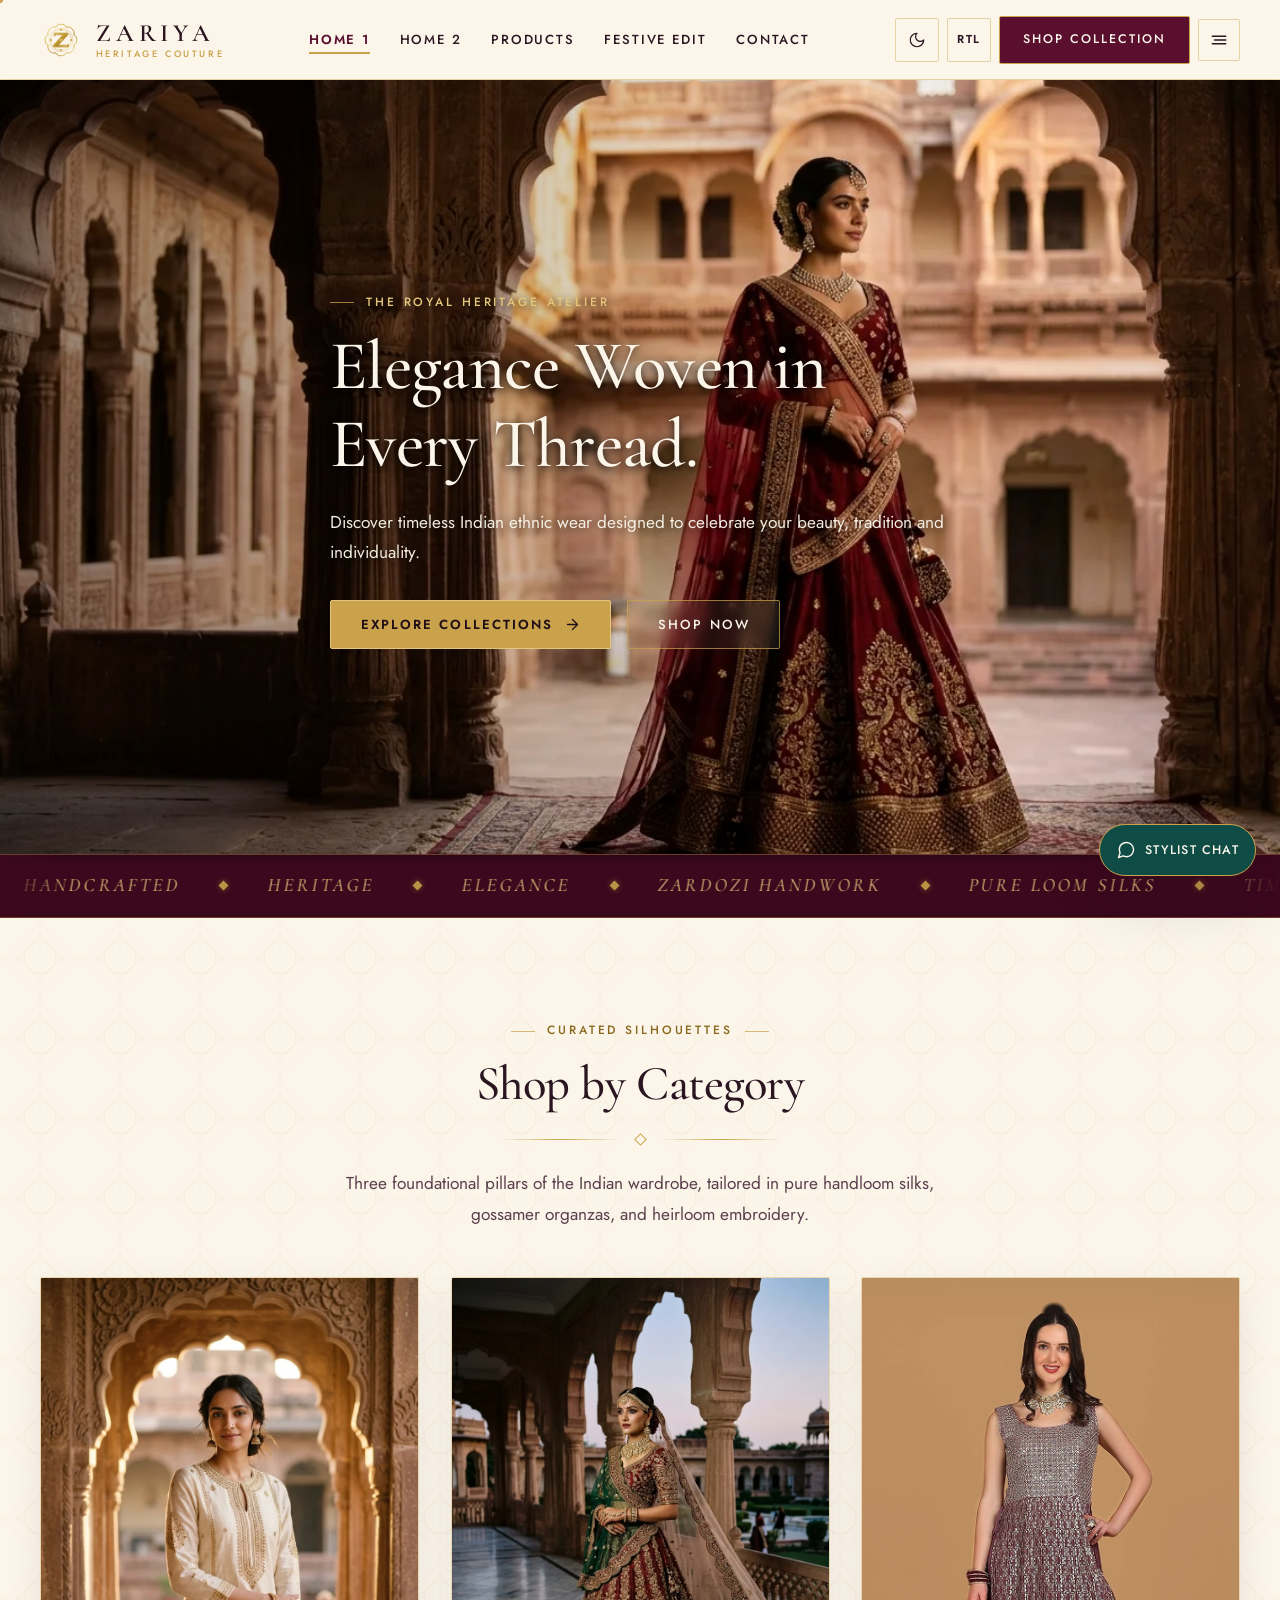
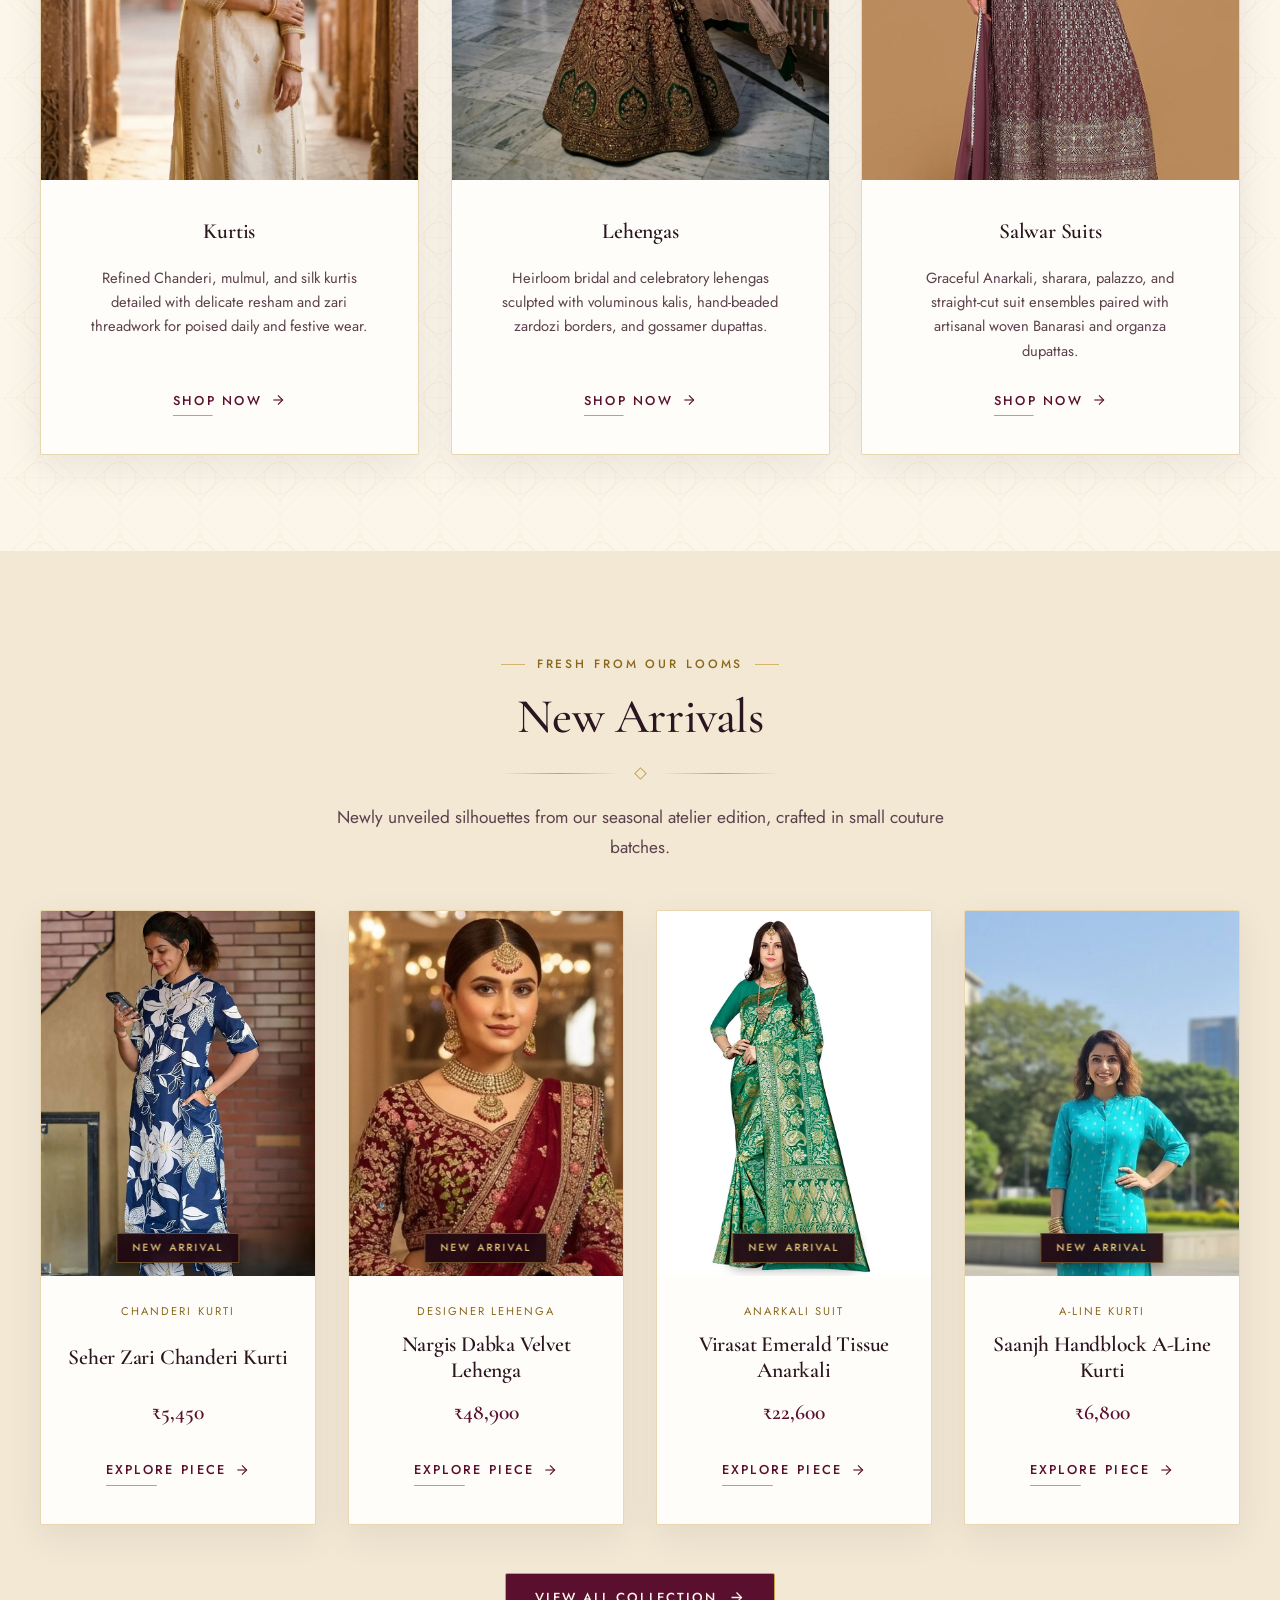
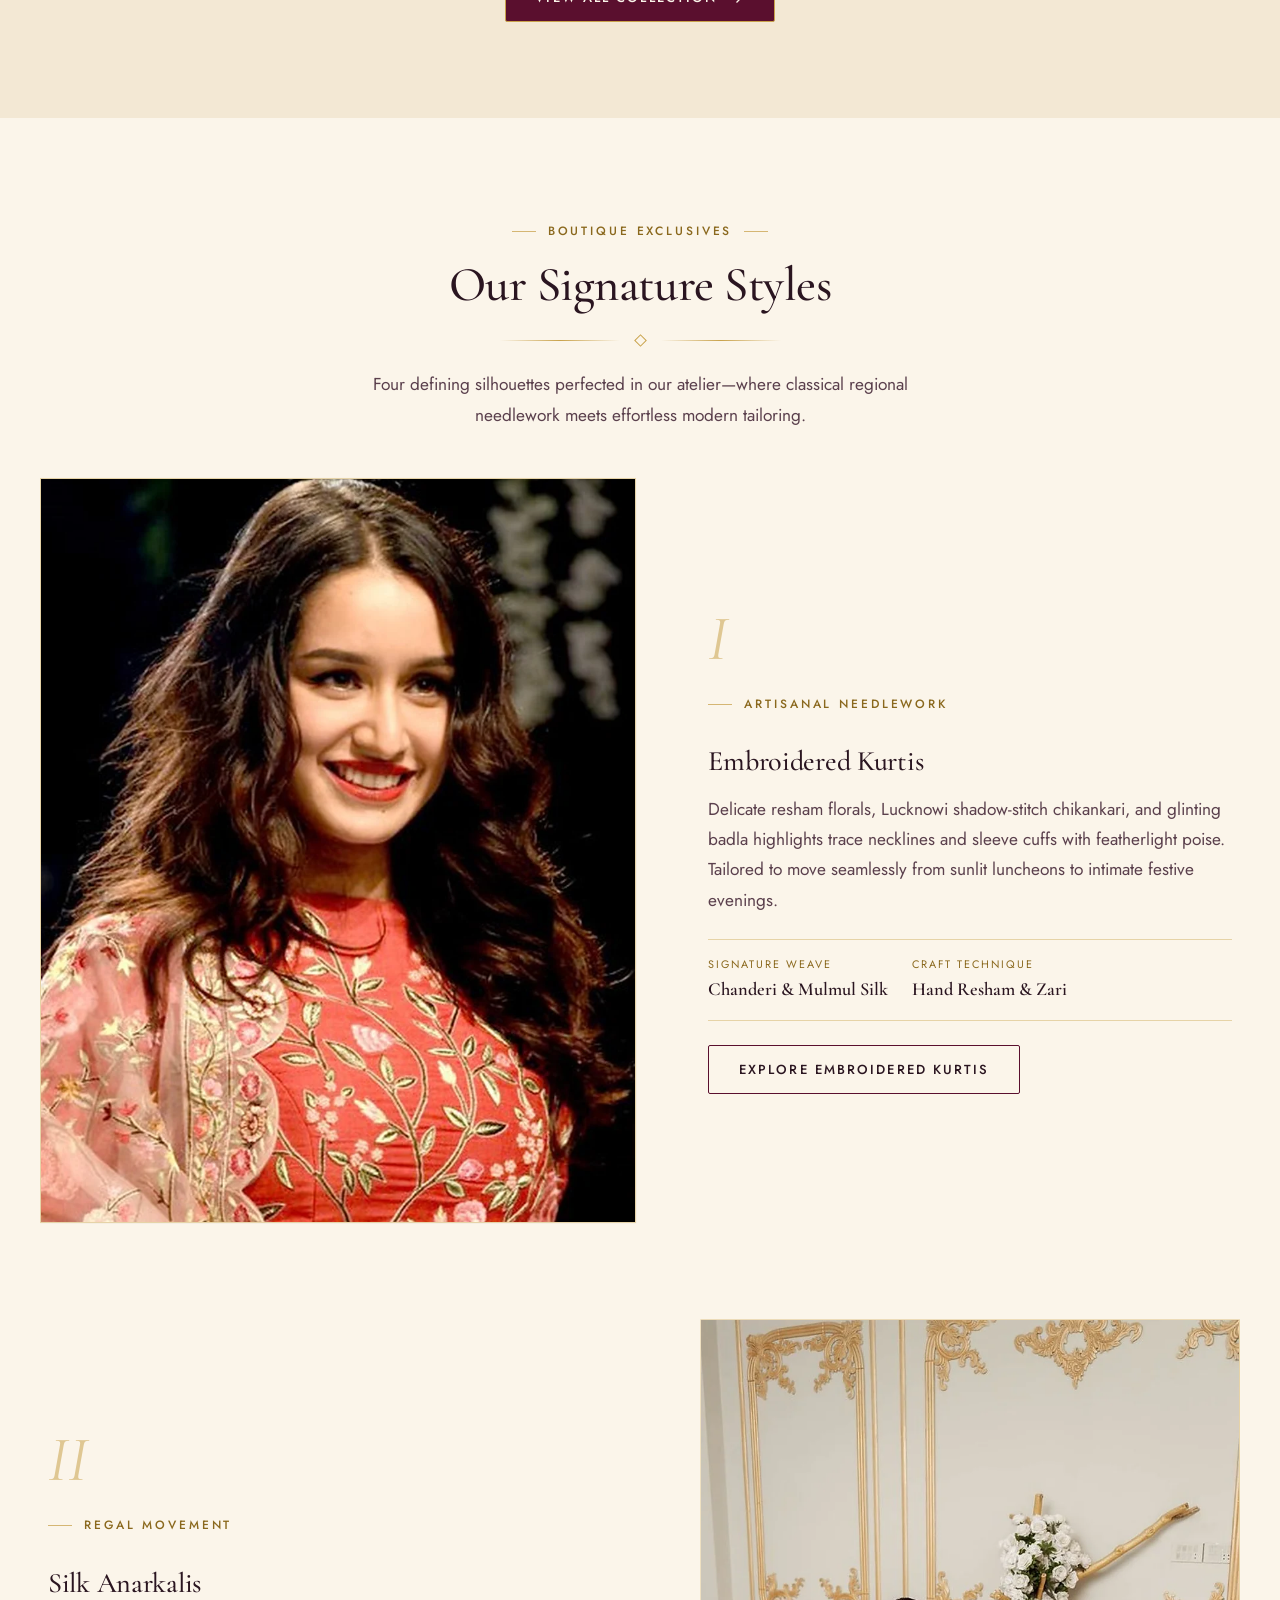
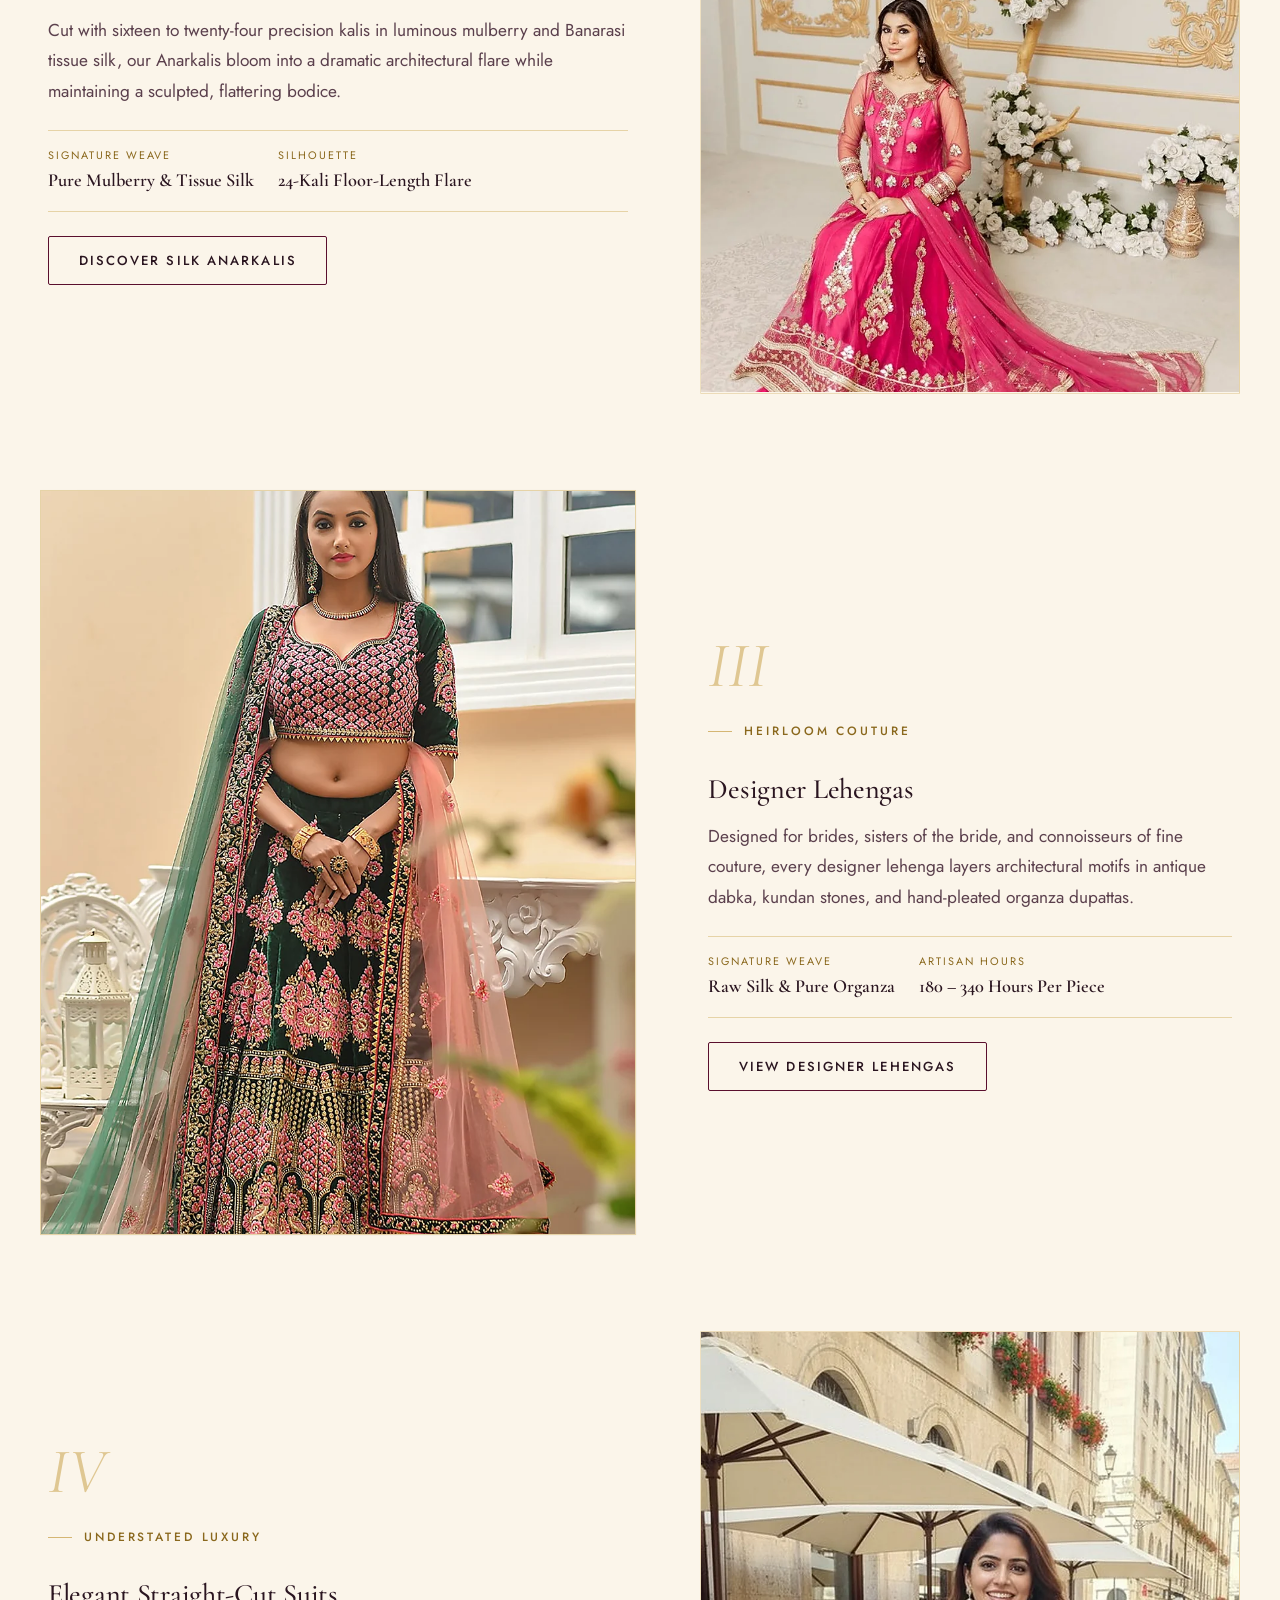
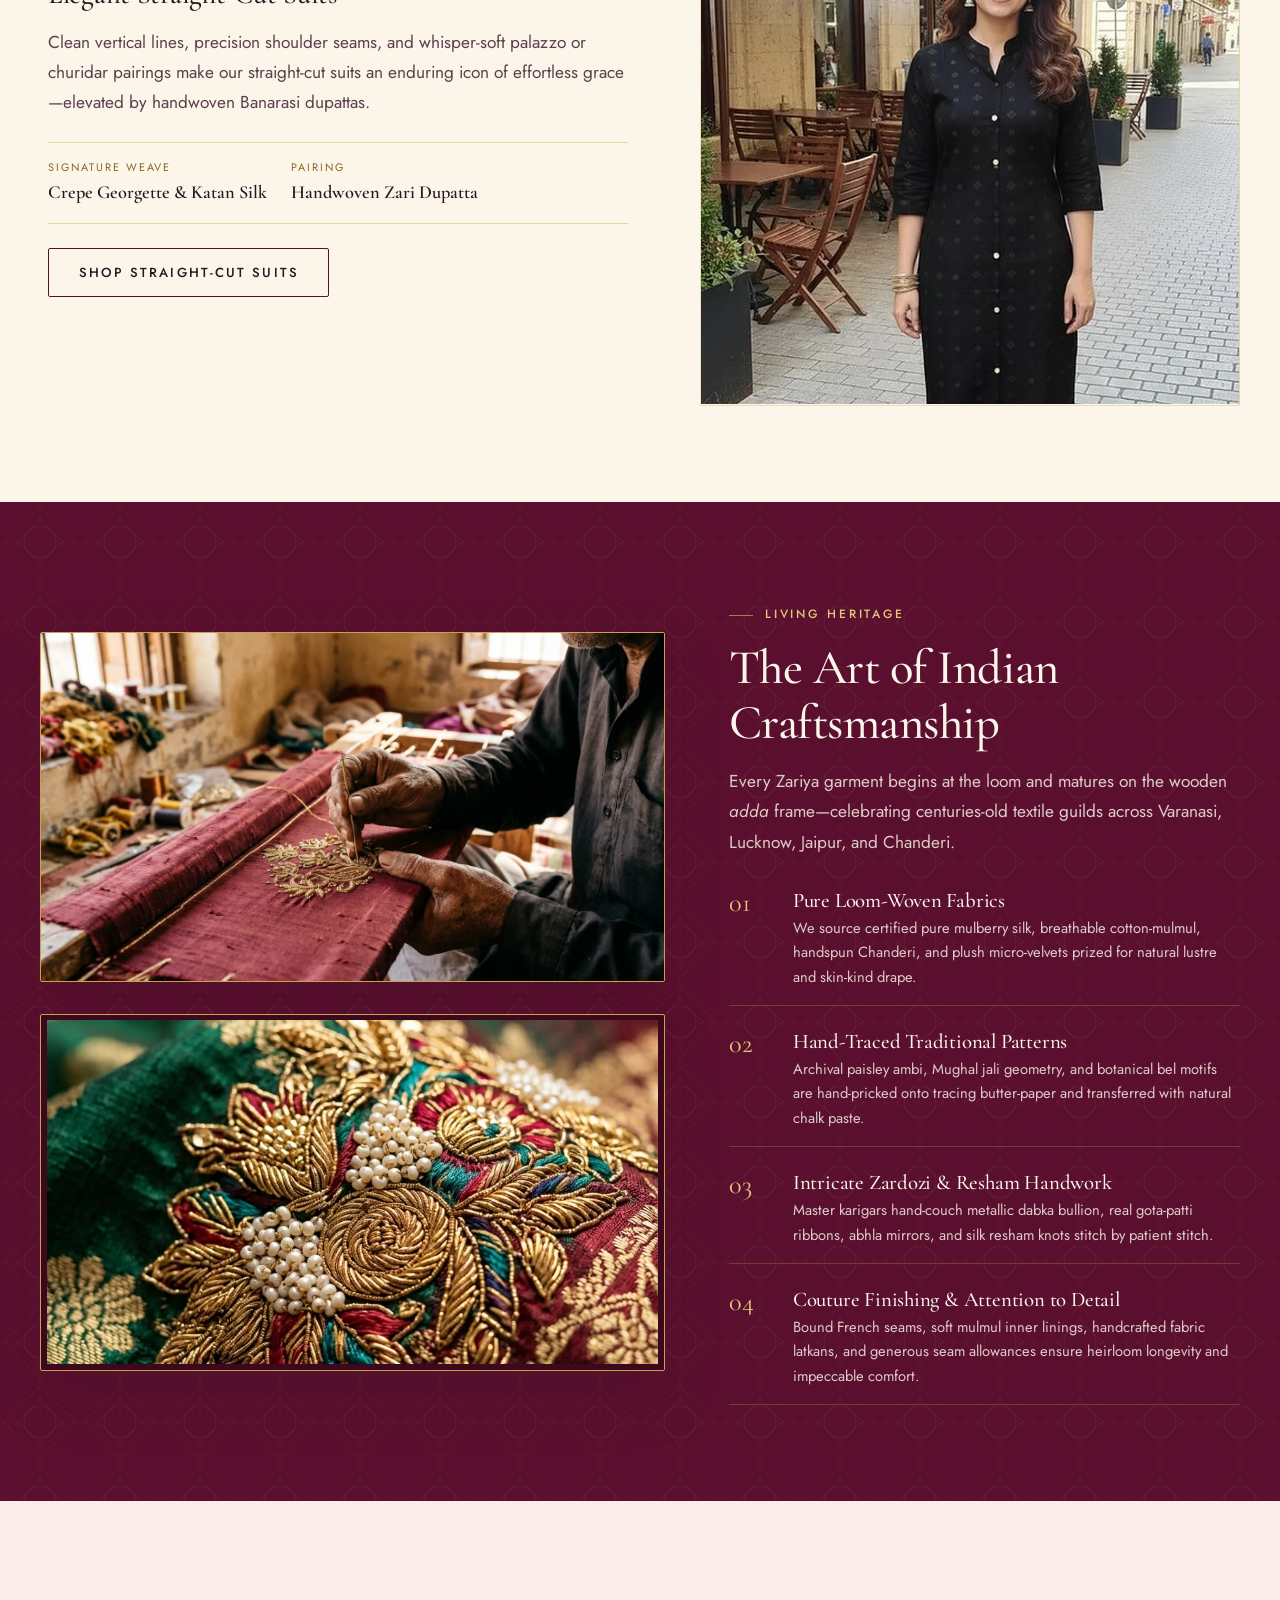
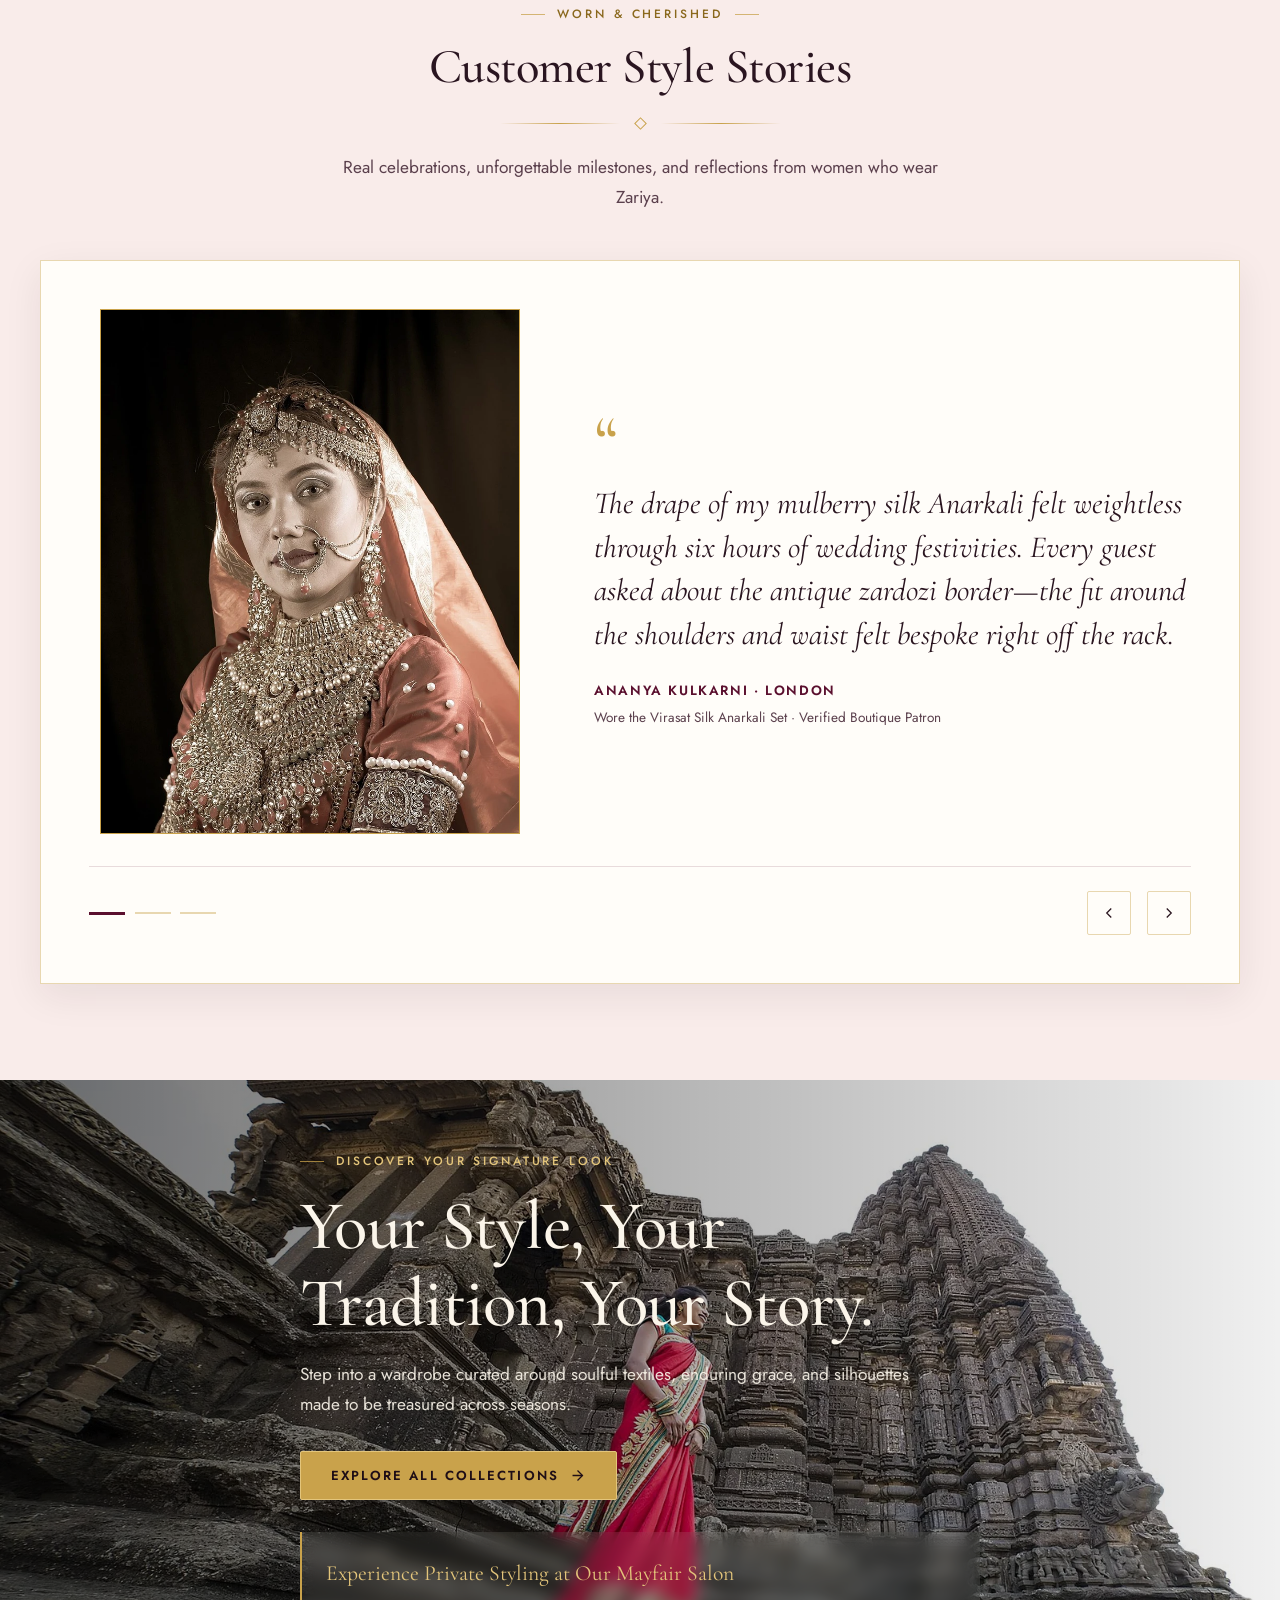
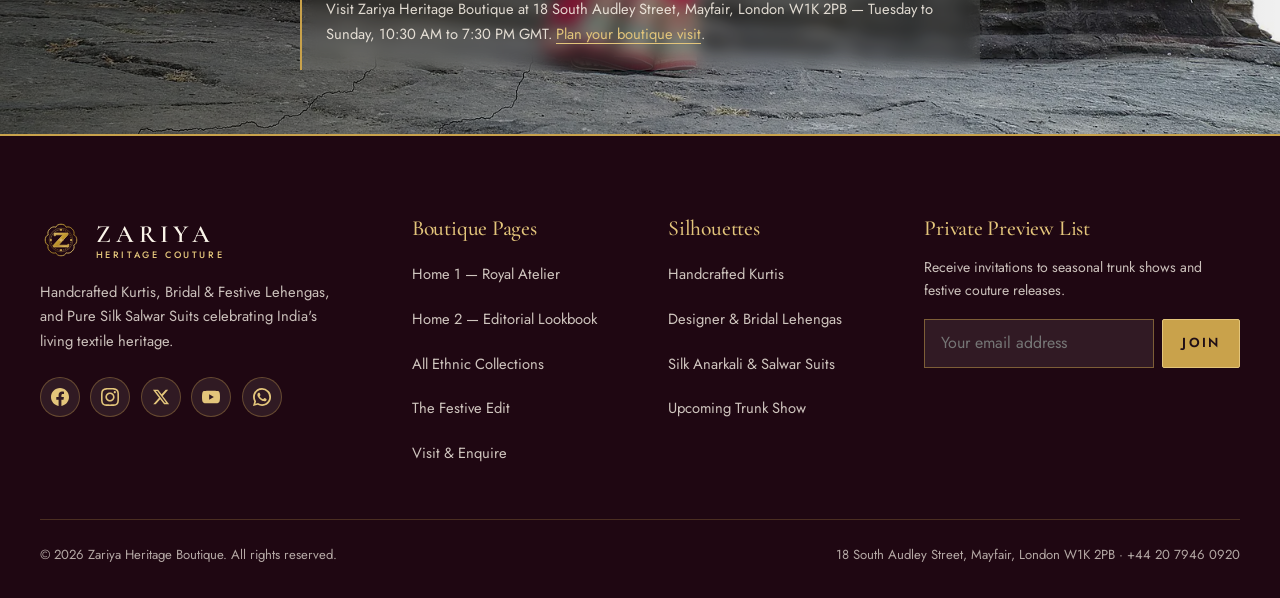
==== commit cea0a2a2: "3" ====
--- a/pages/index.html
+++ b/pages/index.html
@@ -42,7 +42,13 @@
   <link rel="shortcut icon" href="../assets/images/favicon.ico">
 
   <!-- Stylesheets -->
+  <!-- Core Base Stylesheet -->
   <link rel="stylesheet" href="../assets/css/style.css">
+
+  <!-- Isolated Viewport Stylesheets: Mobile (<768px), Tab (768px-1023px), 1024+ Views -->
+  <link rel="stylesheet" href="../assets/css/mobile.css" media="(max-width: 767.98px)">
+  <link rel="stylesheet" href="../assets/css/tablet.css" media="(min-width: 768px) and (max-width: 1023.98px)">
+  <link rel="stylesheet" href="../assets/css/desktop-1024.css" media="(min-width: 1024px)">
   <link rel="stylesheet" href="../assets/css/dark-mode.css">
   <link rel="stylesheet" href="../assets/css/rtl.css">
 
@@ -55,23 +61,23 @@
     "name": "Zariya Heritage Boutique",
     "description": "Luxury Women's Indian Ethnic Wear Boutique specializing in handcrafted Kurtis, Bridal & Festive Lehengas, and Silk Salwar Suits.",
     "url": "https://www.zariyaboutique.com/pages/index.html",
-    "telephone": "+91-22-2284-7190",
+    "telephone": "+44-20-7946-0920",
     "email": "concierge@zariyaboutique.com",
     "priceRange": "₹₹₹",
     "address": {
       "@type": "PostalAddress",
-      "streetAddress": "24 Rampart Row, Kala Ghoda, Fort",
-      "addressLocality": "Mumbai",
-      "addressRegion": "Maharashtra",
-      "postalCode": "400001",
-      "addressCountry": "IN"
+      "streetAddress": "18 South Audley Street, Mayfair",
+      "addressLocality": "London",
+      "addressRegion": "Greater London",
+      "postalCode": "W1K 2PB",
+      "addressCountry": "GB"
     },
     "openingHoursSpecification": [
       {
         "@type": "OpeningHoursSpecification",
         "dayOfWeek": ["Tuesday", "Wednesday", "Thursday", "Friday", "Saturday", "Sunday"],
-        "opens": "11:00",
-        "closes": "20:30"
+        "opens": "10:30",
+        "closes": "19:30"
       }
     ]
   }
@@ -79,7 +85,7 @@
 </head>
 <body>
   <!-- Accessible Skip Navigation Link -->
-  <a href="#main-content" class="skip-link">Skip to main content</a>
+
 
   <!-- Brand Monogram Preloader -->
   <div class="preloader" aria-hidden="true">
@@ -186,13 +192,20 @@
     <div class="mobile-drawer__panel">
       <div>
         <div class="mobile-drawer__top">
-          <span class="brand-logo__name">ZARIYA</span>
-          <button type="button" class="icon-toggle js-menu-close" aria-label="Close navigation menu">
-            <svg viewBox="0 0 24 24" fill="none" stroke="currentColor" stroke-width="1.7" stroke-linecap="round" aria-hidden="true">
-              <line x1="18" y1="6" x2="6" y2="18"/>
-              <line x1="6" y1="6" x2="18" y2="18"/>
-            </svg>
-          </button>
+          <div class="mobile-drawer__actions">
+            <button type="button" class="icon-toggle js-theme-toggle" aria-label="Toggle dark mode" aria-pressed="false" title="Toggle dark mode">
+              <svg viewBox="0 0 24 24" fill="none" stroke="currentColor" stroke-width="1.6" aria-hidden="true"><path d="M12 3a6 6 0 0 0 9 9 9 9 0 1 1-9-9Z"/></svg>
+            </button>
+            <button type="button" class="icon-toggle js-rtl-toggle" aria-label="Switch to Right-to-Left layout" aria-pressed="false" title="Switch layout direction">
+              <span class="js-rtl-label">RTL</span>
+            </button>
+            <button type="button" class="icon-toggle js-menu-close" aria-label="Close navigation menu" title="Close navigation menu">
+              <svg viewBox="0 0 24 24" fill="none" stroke="currentColor" stroke-width="1.7" stroke-linecap="round" aria-hidden="true">
+                <line x1="18" y1="6" x2="6" y2="18"/>
+                <line x1="6" y1="6" x2="18" y2="18"/>
+              </svg>
+            </button>
+          </div>
         </div>
         <nav class="mobile-drawer__links" aria-label="Mobile Navigation Links">
           <a href="index.html" class="mobile-drawer__link" aria-current="page">Home 1</a>
@@ -277,7 +290,44 @@
           <span class="marquee-item">Artisanal Weaves</span><span class="marquee-gem"></span>
           <span class="marquee-item">Royal Heirloom</span><span class="marquee-gem"></span>
         </div>
-      </div>
+        <div class="marquee-group" aria-hidden="true">
+          <span class="marquee-item">Handcrafted</span><span class="marquee-gem"></span>
+          <span class="marquee-item">Heritage</span><span class="marquee-gem"></span>
+          <span class="marquee-item">Elegance</span><span class="marquee-gem"></span>
+          <span class="marquee-item">Zardozi Handwork</span><span class="marquee-gem"></span>
+          <span class="marquee-item">Pure Loom Silks</span><span class="marquee-gem"></span>
+          <span class="marquee-item">Timeless Silhouettes</span><span class="marquee-gem"></span>
+          <span class="marquee-item">Artisanal Weaves</span><span class="marquee-gem"></span>
+          <span class="marquee-item">Royal Heirloom</span><span class="marquee-gem"></span>
+          <span class="marquee-item">Handcrafted</span><span class="marquee-gem"></span>
+          <span class="marquee-item">Heritage</span><span class="marquee-gem"></span>
+          <span class="marquee-item">Elegance</span><span class="marquee-gem"></span>
+          <span class="marquee-item">Zardozi Handwork</span><span class="marquee-gem"></span>
+          <span class="marquee-item">Pure Loom Silks</span><span class="marquee-gem"></span>
+          <span class="marquee-item">Timeless Silhouettes</span><span class="marquee-gem"></span>
+          <span class="marquee-item">Artisanal Weaves</span><span class="marquee-gem"></span>
+          <span class="marquee-item">Royal Heirloom</span><span class="marquee-gem"></span>
+        </div>
+        <div class="marquee-group" aria-hidden="true">
+          <span class="marquee-item">Handcrafted</span><span class="marquee-gem"></span>
+          <span class="marquee-item">Heritage</span><span class="marquee-gem"></span>
+          <span class="marquee-item">Elegance</span><span class="marquee-gem"></span>
+          <span class="marquee-item">Zardozi Handwork</span><span class="marquee-gem"></span>
+          <span class="marquee-item">Pure Loom Silks</span><span class="marquee-gem"></span>
+          <span class="marquee-item">Timeless Silhouettes</span><span class="marquee-gem"></span>
+          <span class="marquee-item">Artisanal Weaves</span><span class="marquee-gem"></span>
+          <span class="marquee-item">Royal Heirloom</span><span class="marquee-gem"></span>
+          <span class="marquee-item">Handcrafted</span><span class="marquee-gem"></span>
+          <span class="marquee-item">Heritage</span><span class="marquee-gem"></span>
+          <span class="marquee-item">Elegance</span><span class="marquee-gem"></span>
+          <span class="marquee-item">Zardozi Handwork</span><span class="marquee-gem"></span>
+          <span class="marquee-item">Pure Loom Silks</span><span class="marquee-gem"></span>
+          <span class="marquee-item">Timeless Silhouettes</span><span class="marquee-gem"></span>
+          <span class="marquee-item">Artisanal Weaves</span><span class="marquee-gem"></span>
+          <span class="marquee-item">Royal Heirloom</span><span class="marquee-gem"></span>
+        </div>
+      </div>
+    </div>
     </div>
 
     <!-- 2. SHOP BY CATEGORY (3D Tilt Cards, Centered Icons & Text) -->
@@ -674,7 +724,7 @@
             <div>
               <div class="story-quote-mark" aria-hidden="true">“</div>
               <blockquote class="story-quote">The drape of my mulberry silk Anarkali felt weightless through six hours of wedding festivities. Every guest asked about the antique zardozi border—the fit around the shoulders and waist felt bespoke right off the rack.</blockquote>
-              <p class="story-author">Ananya Kulkarni · Mumbai</p>
+              <p class="story-author">Ananya Kulkarni · London</p>
               <p class="story-garment">Wore the Virasat Silk Anarkali Set · Verified Boutique Patron</p>
             </div>
           </article>
@@ -690,7 +740,7 @@
             <div>
               <div class="story-quote-mark" aria-hidden="true">“</div>
               <blockquote class="story-quote">I wanted a daytime wedding lehenga that looked regal without feeling heavy. The pure organza skirt and fine resham embroidery were breathtaking in natural sunlight, and the breathable mulmul lining was a dream.</blockquote>
-              <p class="story-author">Meera Rajadhyaksha · Bengaluru</p>
+              <p class="story-author">Meera Rajadhyaksha · Dubai</p>
               <p class="story-garment">Wore the Pankhuri Organza Lehenga · Verified Boutique Patron</p>
             </div>
           </article>
@@ -706,7 +756,7 @@
             <div>
               <div class="story-quote-mark" aria-hidden="true">“</div>
               <blockquote class="story-quote">Zariya's Chanderi kurtis have spoiled me for anything else. You can immediately feel the authenticity of the handloom weave and neat inner finishing—even after multiple wears, the zari lustre looks untouched.</blockquote>
-              <p class="story-author">Kavya Sethi · New Delhi</p>
+              <p class="story-author">Kavya Sethi · New York</p>
               <p class="story-garment">Wore the Noor Chanderi Kurti · Verified Boutique Patron</p>
             </div>
           </article>
@@ -751,9 +801,9 @@
         </div>
 
         <div class="boutique-invite-box">
-          <p style="font-family: var(--font-display); font-size: 1.35rem; color: var(--gold-light); margin-block-end: 0.35rem;">Experience Private Styling at Our Kala Ghoda Salon</p>
+          <p style="font-family: var(--font-display); font-size: 1.35rem; color: var(--gold-light); margin-block-end: 0.35rem;">Experience Private Styling at Our Mayfair Salon</p>
           <!-- TODO: Update address and hours below for your physical boutique -->
-          <p style="font-size: 0.92rem; color: rgba(251, 245, 234, 0.86);">Visit Zariya Heritage Boutique at 24 Rampart Row, Kala Ghoda, Fort, Mumbai — Tuesday to Sunday, 11:00 AM to 8:30 PM. <a href="contact.html" style="color: var(--gold-light); text-decoration: underline; text-underline-offset: 4px;">Plan your boutique visit</a>.</p>
+          <p style="font-size: 0.92rem; color: rgba(251, 245, 234, 0.86);">Visit Zariya Heritage Boutique at 18 South Audley Street, Mayfair, London W1K 2PB — Tuesday to Sunday, 10:30 AM to 7:30 PM GMT. <a href="contact.html" style="color: var(--gold-light); text-decoration: underline; text-underline-offset: 4px;">Plan your boutique visit</a>.</p>
         </div>
       </div>
     </section>
@@ -823,7 +873,7 @@
                 <path d="M23.498 6.186a3.016 3.016 0 0 0-2.122-2.136C19.505 3.545 12 3.545 12 3.545s-7.505 0-9.377.505A3.017 3.017 0 0 0 .502 6.186C0 8.07 0 12 0 12s0 3.93.502 5.814a3.016 3.016 0 0 0 2.122 2.136c1.871.505 9.376.505 9.376.505s7.505 0 9.377-.505a3.015 3.015 0 0 0 2.122-2.136C24 15.93 24 12 24 12s0-3.93-.502-5.814zM9.545 15.568V8.432L15.818 12l-6.273 3.568z"/>
               </svg>
             </a>
-            <a href="https://wa.me/919820012345?text=Hello%20Zariya%20Boutique%2C%20I%20would%20love%20styling%20assistance." class="social-icon-btn social-icon-btn--wa" target="_blank" rel="noopener noreferrer" aria-label="Chat with Zariya on WhatsApp" title="WhatsApp">
+            <a href="https://wa.me/447700900123?text=Hello%20Zariya%20Boutique%2C%20I%20would%20love%20styling%20assistance." class="social-icon-btn social-icon-btn--wa" target="_blank" rel="noopener noreferrer" aria-label="Chat with Zariya on WhatsApp" title="WhatsApp">
               <svg viewBox="0 0 24 24" fill="currentColor" aria-hidden="true">
                 <path d="M17.472 14.382c-.301-.15-1.78-.878-2.056-.979-.276-.1-.477-.15-.678.15-.2.301-.778.979-.954 1.18-.175.2-.351.226-.652.075-.301-.15-1.272-.469-2.423-1.496-.895-.799-1.5-1.786-1.675-2.087-.176-.301-.019-.464.132-.614.136-.135.301-.351.452-.527.15-.176.2-.301.301-.502.1-.2.05-.376-.025-.526-.075-.15-.678-1.634-.929-2.238-.244-.588-.493-.508-.678-.518-.175-.01-.376-.01-.577-.01-.2 0-.527.075-.803.376-.276.301-1.054 1.03-1.054 2.513s1.08 2.915 1.23 3.116c.15.2 2.126 3.246 5.15 4.554.72.311 1.282.497 1.72.637.724.23 1.382.197 1.902.12.58-.087 1.78-.727 2.03-1.43.251-.703.251-1.305.176-1.43-.075-.126-.276-.201-.577-.351zM12.042 21.666a9.58 9.58 0 0 1-4.887-1.332l-.35-.208-3.633.953.97-3.542-.228-.363a9.602 9.602 0 0 1-1.472-5.132c0-5.304 4.316-9.62 9.62-9.62a9.577 9.577 0 0 1 6.8 2.82 9.585 9.585 0 0 1 2.818 6.802c0 5.306-4.316 9.622-9.638 9.622zm8.384-18.006A11.758 11.758 0 0 0 12.042 0C5.402 0 .009 5.393.009 12.033a11.97 11.97 0 0 0 1.624 6.012L0 24l6.136-1.61a11.98 11.98 0 0 0 5.906 1.543h.005c6.64 0 12.033-5.393 12.033-12.033 0-3.214-1.252-6.236-3.524-8.238z"/>
               </svg>
@@ -868,7 +918,7 @@
 
       <div class="footer-bottom">
         <p>&copy; 2026 Zariya Heritage Boutique. All rights reserved.</p>
-        <p>24 Rampart Row, Kala Ghoda, Mumbai · <span class="ltr-num">+91 22 2284 7190</span></p>
+        <p>18 South Audley Street, Mayfair, London W1K 2PB · <span class="ltr-num">+44 20 7946 0920</span></p>
       </div>
     </div>
   </footer>
@@ -881,8 +931,8 @@
   </button>
 
   <!-- WhatsApp Click-to-Chat Concierge -->
-  <!-- TODO: Replace 919820012345 with your boutique's official WhatsApp Business number -->
-  <a href="https://wa.me/919820012345?text=Hello%20Zariya%20Boutique%2C%20I%20would%20love%20styling%20assistance%20with%20your%20ethnic%20wear%20collection." class="whatsapp-float" target="_blank" rel="noopener noreferrer" aria-label="Chat with Zariya Boutique on WhatsApp">
+  <!-- TODO: Replace 447700900123 with your boutique's official WhatsApp Business number -->
+  <a href="https://wa.me/447700900123?text=Hello%20Zariya%20Boutique%2C%20I%20would%20love%20styling%20assistance%20with%20your%20ethnic%20wear%20collection." class="whatsapp-float" target="_blank" rel="noopener noreferrer" aria-label="Chat with Zariya Boutique on WhatsApp">
     <svg viewBox="0 0 24 24" fill="none" stroke="currentColor" stroke-width="1.7" stroke-linecap="round" stroke-linejoin="round" aria-hidden="true">
       <path d="M21 11.5a8.38 8.38 0 0 1-.9 3.8 8.5 8.5 0 0 1-7.6 4.7 8.38 8.38 0 0 1-3.8-.9L3 21l1.9-5.7a8.38 8.38 0 0 1-.9-3.8 8.5 8.5 0 0 1 4.7-7.6 8.38 8.38 0 0 1 3.8-.9h.5a8.48 8.48 0 0 1 8 8v.5Z"/>
     </svg>
--- a/assets/css/style.css
+++ b/assets/css/style.css
@@ -1,7 +1,14 @@
 /* ==========================================================================
    ZARIYA — LUXURY WOMEN'S ETHNIC WEAR BOUTIQUE
-   Main Stylesheet (style.css)
-   Architecture: Mobile-First | 8px Spacing Scale | Logical Properties | WCAG AA
+   Main Base Stylesheet (style.css)
+   
+   NOTE: Viewport-specific responsive codes are kept strictly SEPARATE in:
+   - assets/css/mobile.css        -> MOBILE View (Screen <= 767px)
+   - assets/css/tablet.css        -> TAB View (Screen 768px - 1023px)
+   - assets/css/desktop-1024.css  -> 1024+ DESKTOP View (Screen >= 1024px)
+   
+   If you make changes to a particular view, edit ONLY that specific stylesheet.
+   Changes made in one view will NOT affect other views!
    ========================================================================== */
 
 /* --------------------------------------------------------------------------
@@ -186,21 +193,7 @@
 
 /* Skip Link */
 .skip-link {
-  position: fixed;
-  inset-block-start: -100px;
-  inset-inline-start: var(--space-2);
-  z-index: 10000;
-  background: var(--maroon);
-  color: var(--ivory);
-  padding: 0.75rem 1.25rem;
-  border: 1px solid var(--gold);
-  font-weight: 500;
-  letter-spacing: 0.06em;
-  transition: inset-block-start 200ms ease;
-}
-
-.skip-link:focus {
-  inset-block-start: var(--space-2);
+  display: none !important;
 }
 
 .sr-only {
@@ -336,13 +329,6 @@
   gap: var(--space-2);
 }
 
-@media (min-width: 1024px) {
-  .section-header--split {
-    flex-direction: row;
-    align-items: flex-end;
-    justify-content: space-between;
-  }
-}
 
 /* --------------------------------------------------------------------------
    4. LAYOUT CONTAINERS & SURFACES
@@ -354,28 +340,13 @@
   padding-inline: var(--space-2);
 }
 
-@media (min-width: 640px) {
-  .container {
-    padding-inline: var(--space-4);
-  }
-}
-
-@media (min-width: 1280px) {
-  .container {
-    padding-inline: var(--space-5);
-  }
-}
+
 
 .section {
   padding-block: var(--space-8);
   position: relative;
 }
 
-@media (min-width: 1024px) {
-  .section {
-    padding-block: var(--space-12);
-  }
-}
 
 .surface-alt {
   background-color: var(--bg-alt);
@@ -752,13 +723,6 @@
   display: none;
 }
 
-@media (min-width: 1080px) {
-  .primary-nav {
-    display: flex;
-    align-items: center;
-    gap: 1.75rem;
-  }
-}
 
 .nav-link {
   display: inline-flex;
@@ -805,16 +769,27 @@
   display: inline-flex;
   align-items: center;
   justify-content: center;
+  vertical-align: middle;
+  width: 44px;
+  height: 44px;
   min-width: 44px;
   min-height: 44px;
-  padding-inline: 0.6rem;
+  padding: 0;
   border: 1px solid var(--border-gold);
   border-radius: var(--radius-sm);
   color: var(--text-primary);
   font-size: 0.72rem;
   font-weight: 600;
   letter-spacing: 0.1em;
+  line-height: 1;
   transition: background-color var(--transition-fast), border-color var(--transition-fast), color var(--transition-fast);
+}
+
+.icon-toggle .js-rtl-label {
+  display: inline-flex;
+  align-items: center;
+  justify-content: center;
+  line-height: 1;
 }
 
 .icon-toggle:hover {
@@ -831,23 +806,11 @@
   display: none;
 }
 
-@media (min-width: 768px) {
-  .header-cta {
-    display: inline-flex;
-    padding: 0.65rem 1.25rem;
-    font-size: 0.75rem;
-  }
-}
 
 .menu-toggle {
   display: inline-flex;
 }
 
-@media (min-width: 1080px) {
-  .menu-toggle {
-    display: none;
-  }
-}
 
 /* Mobile Navigation Drawer */
 .mobile-drawer {
@@ -901,6 +864,13 @@
   justify-content: space-between;
   padding-block-end: var(--space-3);
   border-block-end: 1px solid var(--border-gold);
+}
+
+.mobile-drawer__actions {
+  display: flex;
+  align-items: center;
+  gap: 0.5rem;
+  margin-inline-start: auto;
 }
 
 .mobile-drawer__links {
@@ -939,6 +909,7 @@
   width: 100%;
   user-select: none;
   box-shadow: inset 0 2px 10px rgba(0, 0, 0, 0.35);
+  contain: paint;
 }
 
 .marquee-band::before,
@@ -965,15 +936,14 @@
 .marquee-track {
   display: flex;
   width: max-content;
-  overflow: hidden;
   user-select: none;
+  align-items: center;
 }
 
 .marquee-group {
   display: flex;
   align-items: center;
   flex-shrink: 0;
-  min-width: 100%;
   animation: marqueeScroll 28s linear infinite !important;
   will-change: transform;
 }
@@ -994,6 +964,7 @@
   color: var(--gold-light);
   white-space: nowrap;
   padding-inline: var(--space-3);
+  flex-shrink: 0;
 }
 
 .marquee-gem {
@@ -1101,12 +1072,6 @@
   align-items: center;
 }
 
-@media (min-width: 1024px) {
-  .hero-split__grid {
-    grid-template-columns: 1.05fr 0.95fr;
-    gap: var(--space-8);
-  }
-}
 
 .hero-split__editorial-meta {
   display: flex;
@@ -1207,17 +1172,7 @@
   gap: var(--space-4);
 }
 
-@media (min-width: 640px) {
-  .cards-grid-3 {
-    grid-template-columns: repeat(2, 1fr);
-  }
-}
-
-@media (min-width: 1024px) {
-  .cards-grid-3 {
-    grid-template-columns: repeat(3, 1fr);
-  }
-}
+
 
 .cards-grid-4 {
   display: grid;
@@ -1225,23 +1180,8 @@
   gap: var(--space-4);
 }
 
-@media (min-width: 640px) {
-  .cards-grid-4 {
-    grid-template-columns: repeat(2, 1fr);
-  }
-}
-
-@media (min-width: 1024px) {
-  .cards-grid-4 {
-    grid-template-columns: repeat(3, 1fr);
-  }
-}
-
-@media (min-width: 1280px) {
-  .cards-grid-4 {
-    grid-template-columns: repeat(4, 1fr);
-  }
-}
+
+
 
 /* Base 3D Tilt Card — ALL views center-aligned per Rule #5.2 */
 .tilt-card {
@@ -1348,9 +1288,9 @@
   display: flex;
   flex-direction: column;
   align-items: center;
-  justify-content: center;
+  justify-content: flex-start;
   text-align: center;
-  gap: 0.6rem;
+  gap: 0.45rem;
   flex: 1;
   transform: translateZ(22px);
 }
@@ -1361,18 +1301,30 @@
 
 .tilt-card__subcat {
   font-size: 0.7rem;
-  letter-spacing: 0.2em;
+  letter-spacing: 0.18em;
   text-transform: uppercase;
   color: var(--text-gold);
   text-align: center;
+  min-height: 1.4rem;
+  display: flex;
+  align-items: center;
+  justify-content: center;
+  line-height: 1.3;
+  width: 100%;
 }
 
 .tilt-card__title {
   font-family: var(--font-display);
-  font-size: 1.5rem;
+  font-size: 1.35rem;
   font-weight: 600;
   color: var(--text-primary);
   text-align: center;
+  min-height: 3.4rem;
+  display: flex;
+  align-items: center;
+  justify-content: center;
+  line-height: 1.22;
+  width: 100%;
 }
 
 .tilt-card__desc {
@@ -1381,6 +1333,10 @@
   max-width: 32ch;
   margin-inline: auto;
   text-align: center;
+  min-height: 3.8em;
+  display: flex;
+  align-items: center;
+  justify-content: center;
 }
 
 .tilt-card__price {
@@ -1389,6 +1345,12 @@
   font-weight: 600;
   color: var(--text-accent);
   text-align: center;
+  min-height: 2rem;
+  display: flex;
+  align-items: center;
+  justify-content: center;
+  margin-block: 0.25rem 0.1rem;
+  width: 100%;
 }
 
 .tilt-card__sizes {
@@ -1397,7 +1359,9 @@
   justify-content: center;
   align-items: center;
   gap: 0.35rem;
-  margin-block: 0.25rem;
+  margin-block: 0.15rem;
+  min-height: 2rem;
+  width: 100%;
 }
 
 .size-chip {
@@ -1407,6 +1371,91 @@
   color: var(--text-secondary);
 }
 
+/* Enhanced Product Card Details & Metadata Specs */
+.tilt-card__specs {
+  display: flex;
+  align-items: center;
+  justify-content: center;
+  flex-wrap: wrap;
+  gap: 0.35rem;
+  font-family: var(--font-body);
+  font-size: 0.74rem;
+  line-height: 1.35;
+  color: var(--text-secondary);
+  letter-spacing: 0.02em;
+  margin-block: 0.1rem;
+  min-height: 2.4rem;
+  text-align: center;
+  width: 100%;
+}
+
+.spec-tag {
+  color: var(--text-secondary);
+}
+
+.spec-sep {
+  color: var(--gold);
+  font-size: 0.6rem;
+  opacity: 0.8;
+}
+
+.tilt-card__features {
+  display: flex;
+  align-items: center;
+  justify-content: center;
+  align-content: center;
+  flex-wrap: wrap;
+  gap: 0.35rem;
+  margin-block: 0.2rem 0.1rem;
+  min-height: 3.4rem;
+  width: 100%;
+}
+
+.feat-pill {
+  display: inline-flex;
+  align-items: center;
+  gap: 0.28rem;
+  padding: 0.18rem 0.55rem;
+  border-radius: 999px;
+  background-color: var(--bg-alt);
+  border: 1px solid var(--border-gold-subtle);
+  font-size: 0.67rem;
+  color: var(--text-primary);
+  letter-spacing: 0.02em;
+  line-height: 1.3;
+}
+
+.feat-pill--accent {
+  background-color: rgba(201, 162, 75, 0.12);
+  border-color: var(--border-gold);
+  color: var(--text-gold);
+  font-weight: 500;
+}
+
+/* Category Showcase Metadata */
+.tilt-card__meta-bar {
+  display: inline-flex;
+  align-items: center;
+  gap: 0.4rem;
+  padding: 0.25rem 0.75rem;
+  border-radius: 999px;
+  background: rgba(201, 162, 75, 0.1);
+  border: 1px solid var(--border-gold);
+  color: var(--text-gold);
+  font-size: 0.74rem;
+  font-weight: 500;
+  letter-spacing: 0.04em;
+  margin-block: 0.25rem 0.1rem;
+}
+
+.tilt-card__chips {
+  display: flex;
+  flex-wrap: wrap;
+  justify-content: center;
+  gap: 0.35rem;
+  margin-block: 0.3rem 0.4rem;
+}
+
 .tilt-card__actions {
   margin-block-start: auto;
   padding-block-start: 0.5rem;
@@ -1436,11 +1485,6 @@
   gap: var(--space-8);
 }
 
-@media (min-width: 1024px) {
-  .editorial-rows {
-    gap: var(--space-12);
-  }
-}
 
 .editorial-row {
   display: grid;
@@ -1449,20 +1493,6 @@
   align-items: center;
 }
 
-@media (min-width: 1024px) {
-  .editorial-row {
-    grid-template-columns: 1.05fr 0.95fr;
-    gap: var(--space-8);
-  }
-
-  .editorial-row--reverse .editorial-row__media {
-    order: 2;
-  }
-
-  .editorial-row--reverse .editorial-row__content {
-    order: 1;
-  }
-}
 
 .editorial-row__media {
   position: relative;
@@ -1539,26 +1569,14 @@
   align-items: center;
 }
 
-@media (min-width: 1024px) {
-  .craft-composition {
-    grid-template-columns: 1.1fr 0.9fr;
-    gap: var(--space-8);
-  }
-}
 
 .craft-visuals {
   display: grid;
-  grid-template-columns: 1.35fr 1fr;
+  grid-template-columns: 1fr;
   gap: var(--space-4);
   align-items: center;
 }
 
-@media (max-width: 639px) {
-  .craft-visuals {
-    grid-template-columns: 1fr;
-    gap: var(--space-3);
-  }
-}
 
 .craft-main-img {
   border: 1px solid var(--gold);
@@ -1601,10 +1619,11 @@
 }
 
 .craft-inset-img img {
-  aspect-ratio: 4 / 5;
-  width: 100%;
-  height: 100%;
+  aspect-ratio: 16 / 9;
+  width: 100%;
+  height: auto;
   object-fit: cover;
+  object-position: center;
   display: block;
   transition: transform 900ms var(--ease-editorial);
 }
@@ -1655,11 +1674,6 @@
   box-shadow: var(--shadow-soft);
 }
 
-@media (min-width: 1024px) {
-  .stories-stage {
-    padding: var(--space-6);
-  }
-}
 
 .story-slide {
   display: none;
@@ -1673,12 +1687,6 @@
   animation: fadeSlideIn 550ms var(--ease-editorial);
 }
 
-@media (min-width: 900px) {
-  .story-slide {
-    grid-template-columns: 0.85fr 1.15fr;
-    gap: var(--space-8);
-  }
-}
 
 @keyframes fadeSlideIn {
   from { opacity: 0; transform: translateY(12px); }
@@ -1784,23 +1792,48 @@
   color: var(--ivory);
 }
 
+
+
 .closing-banner__bg {
   position: absolute;
   inset: 0;
   z-index: 0;
-}
-
+  width: 100%;
+  height: 100%;
+  overflow: hidden;
+}
+
+.closing-banner__bg picture,
 .closing-banner__bg img {
+  position: absolute;
+  inset: 0;
   width: 100%;
   height: 100%;
+  display: block;
   object-fit: cover;
-}
+  object-position: center bottom;
+}
+
+.closing-banner--home2 .closing-banner__bg img {
+  object-position: right center;
+}
+
 
 .closing-banner__overlay {
   position: absolute;
   inset: 0;
   z-index: 1;
-  background: linear-gradient(90deg, rgba(0, 0, 0, 0.55) 0%, rgba(0, 0, 0, 0.25) 55%, rgba(0, 0, 0, 0.05) 100%);
+  background: linear-gradient(90deg, rgba(0, 0, 0, 0.58) 0%, rgba(0, 0, 0, 0.28) 55%, rgba(0, 0, 0, 0.06) 100%);
+}
+
+.closing-banner--home2 .closing-banner__overlay {
+  background: linear-gradient(
+    90deg,
+    rgba(25, 8, 15, 0.75) 0%,
+    rgba(25, 8, 15, 0.45) 45%,
+    rgba(25, 8, 15, 0.1) 75%,
+    rgba(25, 8, 15, 0) 100%
+  );
 }
 
 .closing-banner__inner {
@@ -1829,12 +1862,6 @@
   gap: var(--space-3);
 }
 
-@media (min-width: 1024px) {
-  .mood-triptych {
-    flex-direction: row;
-    height: 620px;
-  }
-}
 
 .mood-panel {
   position: relative;
@@ -1848,12 +1875,6 @@
   transition: flex 700ms var(--ease-editorial);
 }
 
-@media (min-width: 1024px) {
-  .mood-panel:hover,
-  .mood-panel:focus-within {
-    flex: 1.55;
-  }
-}
 
 .mood-panel__img {
   position: absolute;
@@ -1884,25 +1905,38 @@
   z-index: 2;
   padding: var(--space-4);
   width: 100%;
-}
+  display: flex;
+  flex-direction: column;
+}
+
 
 .mood-panel__index {
   font-family: var(--font-display);
   font-style: italic;
   font-size: 1.25rem;
+  line-height: 1.2;
   color: var(--gold-light);
 }
 
 .mood-panel__content h3 {
-  font-size: 2rem;
+  font-size: clamp(1.5rem, 1.8vw, 2rem);
   margin-block: 0.35rem 0.6rem;
+  line-height: 1.2;
 }
 
 .mood-panel__content p {
   font-size: 0.94rem;
+  line-height: 1.6;
   color: rgba(251, 245, 234, 0.88);
   max-width: 42ch;
-  margin-block-end: var(--space-2);
+  margin-block-end: var(--space-3);
+  text-wrap: pretty;
+}
+
+
+.mood-panel__content .editorial-link {
+  margin-top: auto;
+  align-self: flex-start;
 }
 
 /* 12B. Trending Now — Horizontal Drag-Scroll Magazine Filmstrip */
@@ -1923,11 +1957,6 @@
   scrollbar-color: var(--gold) var(--bg-alt);
 }
 
-@media (min-width: 1024px) {
-  .filmstrip-track {
-    grid-auto-columns: 420px;
-  }
-}
 
 .filmstrip-track.is-dragging {
   cursor: grabbing;
@@ -1939,6 +1968,14 @@
   display: flex;
   flex-direction: column;
   gap: var(--space-2);
+}
+
+.trend-slide p {
+  flex-grow: 1;
+}
+
+.trend-slide .editorial-link {
+  margin-top: auto;
 }
 
 .trend-slide__img {
@@ -1974,16 +2011,6 @@
   gap: var(--space-6);
 }
 
-@media (min-width: 900px) {
-  .occasion-spread {
-    grid-template-columns: repeat(2, 1fr);
-    gap: var(--space-8) var(--space-6);
-  }
-
-  .occasion-editorial:nth-child(even) {
-    margin-block-start: var(--space-8);
-  }
-}
 
 .occasion-editorial__img {
   position: relative;
@@ -2025,12 +2052,6 @@
   align-items: center;
 }
 
-@media (min-width: 1024px) {
-  .look-builder {
-    grid-template-columns: 0.95fr 1.05fr;
-    gap: var(--space-8);
-  }
-}
 
 .hotspot-stage {
   position: relative;
@@ -2119,17 +2140,7 @@
   column-gap: var(--space-3);
 }
 
-@media (min-width: 640px) {
-  .masonry-gallery {
-    columns: 2;
-  }
-}
-
-@media (min-width: 1024px) {
-  .masonry-gallery {
-    columns: 3;
-  }
-}
+
 
 .masonry-item {
   break-inside: avoid;
@@ -2263,23 +2274,8 @@
   gap: var(--space-2);
 }
 
-@media (min-width: 640px) {
-  .filter-controls-grid {
-    grid-template-columns: repeat(2, 1fr);
-  }
-}
-
-@media (min-width: 1024px) {
-  .filter-controls-grid {
-    grid-template-columns: repeat(4, 1fr);
-  }
-}
-
-@media (min-width: 1280px) {
-  .filter-controls-grid {
-    grid-template-columns: repeat(7, 1fr);
-  }
-}
+
+
 
 .filter-group {
   display: flex;
@@ -2392,23 +2388,13 @@
   gap: var(--space-3);
 }
 
-@media (min-width: 900px) {
-  .collections-bento {
-    grid-template-columns: repeat(12, 1fr);
-    grid-auto-rows: 340px;
-  }
-
-  .collection-banner:nth-child(1) { grid-column: span 7; }
-  .collection-banner:nth-child(2) { grid-column: span 5; }
-  .collection-banner:nth-child(3) { grid-column: span 5; }
-  .collection-banner:nth-child(4) { grid-column: span 7; }
-}
 
 .collection-banner {
   position: relative;
-  min-height: 300px;
+  min-height: 320px;
   overflow: hidden;
   border: 1px solid var(--border-gold);
+  border-radius: var(--radius-sm);
   display: flex;
   align-items: flex-end;
   color: var(--ivory);
@@ -2430,13 +2416,50 @@
 .collection-banner__shade {
   position: absolute;
   inset: 0;
-  background: linear-gradient(0deg, rgba(0, 0, 0, 0.82) 0%, rgba(0, 0, 0, 0.12) 60%, transparent 100%);
+  background: linear-gradient(0deg, rgba(16, 4, 9, 0.92) 0%, rgba(16, 4, 9, 0.58) 50%, rgba(16, 4, 9, 0.15) 80%, transparent 100%);
 }
 
 .collection-banner__body {
   position: relative;
   z-index: 2;
   padding: var(--space-4);
+  width: 100%;
+}
+
+.collection-banner__pills {
+  display: flex;
+  flex-wrap: wrap;
+  gap: 0.4rem;
+  margin-block: 0.5rem 0.85rem;
+}
+
+.col-pill {
+  display: inline-flex;
+  align-items: center;
+  gap: 0.3rem;
+  padding: 0.22rem 0.65rem;
+  border-radius: 999px;
+  background: rgba(30, 8, 18, 0.72);
+  border: 1px solid rgba(212, 175, 55, 0.35);
+  backdrop-filter: blur(6px);
+  color: rgba(251, 245, 234, 0.95);
+  font-family: var(--font-body);
+  font-size: 0.73rem;
+  letter-spacing: 0.02em;
+  line-height: 1.35;
+}
+
+.col-pill--price {
+  background: rgba(184, 134, 11, 0.32);
+  border-color: var(--gold);
+  color: var(--gold-light);
+  font-weight: 600;
+}
+
+.col-pill--badge {
+  background: rgba(212, 175, 55, 0.22);
+  border-color: rgba(251, 245, 234, 0.45);
+  color: #fff;
 }
 
 /* Product Detail & Styling Modal (Products Sec 6) */
@@ -2471,11 +2494,6 @@
   padding: var(--space-4);
 }
 
-@media (min-width: 900px) {
-  .product-modal__dialog {
-    padding: var(--space-5);
-  }
-}
 
 .product-modal__close {
   position: absolute;
@@ -2497,11 +2515,6 @@
   gap: var(--space-5);
 }
 
-@media (min-width: 900px) {
-  .modal-grid {
-    grid-template-columns: 1fr 1.05fr;
-  }
-}
 
 .modal-gallery__stage {
   position: relative;
@@ -2552,6 +2565,118 @@
 }
 
 /* Shopping Assistance Ledger (Products Sec 7) */
+/* --------------------------------------------------------------------------
+   13. BOUTIQUE CONCIERGE & CLIENT SERVICES (PRODUCTS SEC 7 & 8)
+   -------------------------------------------------------------------------- */
+.concierge-showcase {
+  display: grid;
+  grid-template-columns: 1fr;
+  gap: var(--space-5);
+  align-items: center;
+}
+
+
+.concierge-features {
+  display: flex;
+  flex-direction: column;
+  gap: 1.1rem;
+  margin-block: var(--space-3) var(--space-4);
+}
+
+.concierge-feature {
+  display: flex;
+  align-items: flex-start;
+  gap: 1rem;
+}
+
+.concierge-icon {
+  width: 42px;
+  height: 42px;
+  flex-shrink: 0;
+  border-radius: 50%;
+  display: flex;
+  align-items: center;
+  justify-content: center;
+  background: rgba(201, 162, 75, 0.12);
+  border: 1px solid var(--border-gold);
+  color: var(--text-gold);
+}
+
+.concierge-icon svg {
+  width: 20px;
+  height: 20px;
+}
+
+.concierge-feature strong {
+  display: block;
+  font-family: var(--font-display);
+  font-size: 1.15rem;
+  color: var(--text-primary);
+  margin-block-end: 0.2rem;
+}
+
+.concierge-feature p {
+  font-size: 0.88rem;
+  color: var(--text-secondary);
+  line-height: 1.45;
+  margin: 0;
+}
+
+.concierge-image-frame {
+  position: relative;
+  border: 1px solid var(--border-gold);
+  border-radius: var(--radius-sm);
+  overflow: hidden;
+  box-shadow: var(--shadow-elevated);
+}
+
+.concierge-image-frame img {
+  width: 100%;
+  height: 100%;
+  object-fit: cover;
+  display: block;
+  transition: transform 900ms var(--ease-editorial);
+}
+
+.concierge-image-frame:hover img {
+  transform: scale(1.04);
+}
+
+.concierge-badge {
+  position: absolute;
+  bottom: var(--space-3);
+  right: var(--space-3);
+  background: rgba(24, 6, 14, 0.9);
+  border: 1px solid var(--gold);
+  border-radius: var(--radius-xs);
+  padding: 0.6rem 0.9rem;
+  backdrop-filter: blur(8px);
+  color: var(--ivory);
+  text-align: center;
+  max-width: 190px;
+}
+
+.concierge-badge__num {
+  display: block;
+  font-family: var(--font-display);
+  font-size: 1.6rem;
+  font-weight: 700;
+  color: var(--gold-light);
+  line-height: 1;
+}
+
+.concierge-badge__lbl {
+  font-size: 0.68rem;
+  color: rgba(251, 245, 234, 0.9);
+  letter-spacing: 0.05em;
+  text-transform: uppercase;
+}
+
+.accordions-centered {
+  max-width: 880px;
+  margin-inline: auto;
+}
+
 .assistance-split {
   display: grid;
   grid-template-columns: 1fr;
@@ -2559,11 +2684,6 @@
   align-items: start;
 }
 
-@media (min-width: 1024px) {
-  .assistance-split {
-    grid-template-columns: 0.9fr 1.1fr;
-  }
-}
 
 .accordion-item {
   border-block-end: 1px solid var(--border-gold);
@@ -2617,11 +2737,6 @@
   transition: background 500ms ease;
 }
 
-@media (min-width: 1024px) {
-  .color-story-shell {
-    padding: var(--space-6);
-  }
-}
 
 .swatch-selector {
   display: flex;
@@ -2672,12 +2787,6 @@
   animation: fadeSlideIn 500ms var(--ease-editorial);
 }
 
-@media (min-width: 900px) {
-  .color-story-panel {
-    grid-template-columns: 0.95fr 1.05fr;
-    gap: var(--space-8);
-  }
-}
 
 .color-story-img {
   border: 2px solid var(--gold);
@@ -2701,21 +2810,7 @@
   gap: var(--space-4);
 }
 
-@media (min-width: 640px) {
-  .styling-strip {
-    grid-template-columns: repeat(2, 1fr);
-  }
-}
-
-@media (min-width: 1024px) {
-  .styling-strip {
-    grid-template-columns: repeat(4, 1fr);
-  }
-
-  .styling-strip__item:nth-child(even) {
-    margin-block-start: var(--space-5);
-  }
-}
+
 
 .styling-strip__frame {
   border: 1px solid var(--border-gold);
@@ -2751,11 +2846,6 @@
   border-block-end: 1px solid var(--border-gold);
 }
 
-@media (min-width: 640px) {
-  .ledger-row {
-    grid-template-columns: 180px 1fr;
-  }
-}
 
 .ledger-label {
   font-size: 0.74rem;
@@ -2786,12 +2876,6 @@
   gap: var(--space-6);
 }
 
-@media (min-width: 1024px) {
-  .enquiry-layout {
-    grid-template-columns: 0.85fr 1.15fr;
-    gap: var(--space-8);
-  }
-}
 
 .form-box {
   background-color: var(--bg-elevated);
@@ -2800,11 +2884,6 @@
   box-shadow: var(--shadow-soft);
 }
 
-@media (min-width: 768px) {
-  .form-box {
-    padding: var(--space-5);
-  }
-}
 
 .form-grid {
   display: grid;
@@ -2812,11 +2891,6 @@
   gap: var(--space-3);
 }
 
-@media (min-width: 640px) {
-  .form-grid--two {
-    grid-template-columns: repeat(2, 1fr);
-  }
-}
 
 .field-group {
   display: flex;
@@ -2893,29 +2967,79 @@
   border-block-start: 1px solid var(--border-gold);
 }
 
-@media (min-width: 768px) {
-  .social-promenade {
-    grid-template-columns: repeat(4, 1fr);
-  }
-}
 
 .social-channel {
   padding: var(--space-4) var(--space-3);
   border-block-end: 1px solid var(--border-gold);
   display: flex;
   flex-direction: column;
-  gap: 0.5rem;
-  transition: background-color var(--transition-fast);
-}
-
-@media (min-width: 768px) {
-  .social-channel:not(:last-child) {
-    border-inline-end: 1px solid var(--border-gold);
-  }
-}
+  align-items: center;
+  text-align: center;
+  gap: 0.65rem;
+  transition: background-color var(--transition-fast), transform var(--transition-fast);
+  position: relative;
+}
+
 
 .social-channel:hover {
-  background-color: rgba(201, 162, 75, 0.1);
+  background-color: rgba(201, 162, 75, 0.08);
+}
+
+.social-channel-icon {
+  width: 44px;
+  height: 44px;
+  border-radius: 50%;
+  display: inline-flex;
+  align-items: center;
+  justify-content: center;
+  margin-inline: auto;
+  align-self: center;
+  background: rgba(201, 162, 75, 0.12);
+  border: 1px solid var(--border-gold);
+  color: var(--gold);
+  margin-block-end: 0.35rem;
+  transition: transform var(--transition-fast), background-color var(--transition-fast), color var(--transition-fast), border-color var(--transition-fast);
+  flex-shrink: 0;
+}
+
+.social-channel:hover .social-channel-icon {
+  background-color: var(--gold);
+  color: var(--maroon-dark);
+  border-color: var(--gold);
+  transform: translateY(-2px);
+}
+
+.social-channel-icon svg {
+  width: 20px;
+  height: 20px;
+  fill: currentColor;
+}
+
+.social-channel-cta {
+  display: inline-flex;
+  align-items: center;
+  justify-content: center;
+  gap: 0.4rem;
+  font-family: var(--font-body);
+  font-size: 0.78rem;
+  letter-spacing: 0.12em;
+  text-transform: uppercase;
+  color: var(--gold);
+  font-weight: 500;
+  margin-block-start: auto;
+  margin-inline: auto;
+  padding-block-start: 0.4rem;
+  transition: gap var(--transition-fast), color var(--transition-fast);
+}
+
+.social-channel:hover .social-channel-cta {
+  gap: 0.65rem;
+  color: var(--gold-light);
+}
+
+.social-channel-cta .icon-arrow {
+  width: 14px;
+  height: 14px;
 }
 
 /* --------------------------------------------------------------------------
@@ -2930,11 +3054,6 @@
   padding-block: var(--space-8);
 }
 
-@media (min-width: 1024px) {
-  .utility-split {
-    grid-template-columns: 1.05fr 0.95fr;
-  }
-}
 
 .countdown-bar {
   display: grid;
@@ -2985,17 +3104,7 @@
   border-block-end: 1px solid rgba(201, 162, 75, 0.25);
 }
 
-@media (min-width: 768px) {
-  .footer-grid {
-    grid-template-columns: repeat(2, 1fr);
-  }
-}
-
-@media (min-width: 1024px) {
-  .footer-grid {
-    grid-template-columns: 1.4fr 0.9fr 0.9fr 1.2fr;
-  }
-}
+
 
 .footer-heading {
   font-family: var(--font-display);
@@ -3105,11 +3214,6 @@
   margin-block-start: var(--space-2);
 }
 
-@media (min-width: 480px) {
-  .newsletter-mini {
-    flex-direction: row;
-  }
-}
 
 .newsletter-mini input {
   flex: 1;
@@ -3165,15 +3269,6 @@
   height: 20px;
 }
 
-@media (max-width: 639px) {
-  .whatsapp-float span {
-    display: none;
-  }
-  .whatsapp-float {
-    padding-inline: 0;
-    justify-content: center;
-  }
-}
 
 /* Floating Scroll Up (Back to Top) Button */
 .scroll-up-btn {
@@ -3238,17 +3333,6 @@
   outline-offset: 3px;
 }
 
-@media (max-width: 639px) {
-  .scroll-up-btn {
-    width: 44px;
-    height: 44px;
-    inset-block-end: calc(var(--space-3) + 56px);
-  }
-  .scroll-up-btn svg {
-    width: 20px;
-    height: 20px;
-  }
-}
 
 /* --------------------------------------------------------------------------
    18. SCROLL REVEAL ANIMATIONS & REDUCED MOTION
@@ -3303,8 +3387,11 @@
 
   /* Ensure Marquee Ribbon remains an active Running Model */
   .marquee-group {
+    animation-name: marqueeScroll !important;
     animation-duration: 38s !important;
     animation-iteration-count: infinite !important;
+    animation-timing-function: linear !important;
+    animation-play-state: running !important;
   }
 }
 
--- a/assets/css/mobile.css
+++ b/assets/css/mobile.css
@@ -0,0 +1,1366 @@
+/* ==========================================================================
+   ZARIYA — LUXURY WOMEN'S ETHNIC WEAR BOUTIQUE
+   MOBILE VIEW STYLESHEET (Screen Width <= 767.98px)
+   ==========================================================================
+   NOTE: All CSS rules in this file are strictly scoped to MOBILE VIEW ONLY.
+   In mobile view, all page text, tags, headings, and buttons are center-aligned.
+   Changes made in this file will ONLY affect Mobile view (< 768px).
+   It will NEVER affect Tablet (768px - 1023px) or 1024+ Desktop views.
+   ========================================================================== */
+
+@media (max-width: 767.98px) {
+
+  /* --------------------------------------------------------------------------
+     1. TYPOGRAPHY, HEADINGS & TAGS (CENTER-ALIGNED)
+     -------------------------------------------------------------------------- */
+  h1, h2, h3, h4,
+  .display-h1,
+  .serif-heading {
+    text-align: center !important;
+  }
+
+  h1, .display-h1 {
+    font-size: clamp(2.15rem, 8.5vw, 2.75rem);
+    line-height: 1.15;
+    letter-spacing: -0.01em;
+  }
+
+  h2 {
+    font-size: clamp(1.75rem, 6.8vw, 2.2rem);
+    line-height: 1.18;
+  }
+
+  h3 {
+    font-size: clamp(1.3rem, 4.8vw, 1.6rem);
+    line-height: 1.25;
+  }
+
+  h4 {
+    font-size: 1.15rem;
+    line-height: 1.3;
+  }
+
+  .script-accent {
+    font-size: clamp(1.5rem, 5.2vw, 1.95rem);
+    text-align: center;
+    display: block;
+    margin-inline: auto;
+  }
+
+  p,
+  .lead-text {
+    text-align: center !important;
+    margin-inline: auto !important;
+  }
+
+  .lead-text {
+    font-size: 1rem;
+    line-height: 1.65;
+    max-width: 48ch;
+  }
+
+  /* Tags, Eyebrows & Badges (Centered) */
+  .eyebrow {
+    display: inline-flex !important;
+    align-items: center;
+    justify-content: center;
+    text-align: center;
+    margin-inline: auto !important;
+    width: 100%;
+  }
+
+  .eyebrow--start::after {
+    display: block !important; /* balanced symmetrical ornament on mobile */
+  }
+
+  .card-badge,
+  .feat-pill,
+  .col-pill,
+  .spec-tag,
+  .spec-sep,
+  .occasion-tag {
+    text-align: center;
+  }
+
+  /* --------------------------------------------------------------------------
+     2. REUSABLE BUTTON SYSTEM (UNIFORM IDENTICAL SIZE ACROSS ALL BUTTONS)
+     -------------------------------------------------------------------------- */
+  .btn-group {
+    display: flex !important;
+    flex-direction: column !important;
+    align-items: center !important;
+    justify-content: center !important;
+    margin-inline: auto !important;
+    width: 100% !important;
+    max-width: 280px !important;
+    gap: 0.75rem !important;
+  }
+
+  .btn-group:has(.icon-toggle) {
+    flex-direction: row !important;
+    width: auto !important;
+    max-width: none !important;
+  }
+
+  .btn {
+    width: 100% !important;
+    max-width: 280px !important;
+    min-height: 50px !important;
+    height: 50px !important;
+    padding: 0.85rem 1.5rem !important;
+    display: inline-flex !important;
+    justify-content: center !important;
+    align-items: center !important;
+    text-align: center !important;
+    margin-inline: auto !important;
+    box-sizing: border-box !important;
+    white-space: nowrap !important;
+    font-size: 0.82rem !important;
+    letter-spacing: 0.16em !important;
+  }
+
+  .btn-group .btn {
+    width: 100% !important;
+    max-width: 100% !important;
+  }
+
+  .editorial-link {
+    display: inline-flex !important;
+    align-items: center;
+    justify-content: center !important;
+    text-align: center !important;
+    margin-inline: auto !important;
+    align-self: center !important;
+  }
+
+  /* --------------------------------------------------------------------------
+     3. CONTAINERS & SECTION HEADERS (CENTER-ALIGNED)
+     -------------------------------------------------------------------------- */
+  .container {
+    padding-inline: var(--space-2); /* 16px */
+    width: 100%;
+  }
+
+  .section {
+    padding-block: var(--space-8); /* 64px */
+  }
+
+  .section-header {
+    margin-block-end: var(--space-4);
+    text-align: center !important;
+    margin-inline: auto !important;
+  }
+
+  .section-header--split {
+    flex-direction: column !important;
+    align-items: center !important;
+    text-align: center !important;
+    justify-content: center !important;
+    gap: var(--space-2);
+  }
+
+  .section-header--split .eyebrow,
+  .section-header--split h2,
+  .section-header--split h3,
+  .section-header--split .lead-text,
+  .section-header--split .btn,
+  .section-header--split .editorial-link {
+    text-align: center !important;
+    margin-inline: auto !important;
+    align-self: center !important;
+  }
+
+  /* --------------------------------------------------------------------------
+     4. HEADER & MOBILE NAVIGATION DRAWER
+     -------------------------------------------------------------------------- */
+  .site-header {
+    height: 72px;
+  }
+
+  .primary-nav {
+    display: none !important;
+  }
+
+  .header-cta {
+    display: none !important;
+  }
+
+  /* In mobile view, keep theme & RTL toggles inside hamburger menu instead of top bar */
+  .site-header .header-actions > .js-theme-toggle,
+  .site-header .header-actions > .js-rtl-toggle {
+    display: none !important;
+  }
+
+  .menu-toggle {
+    display: inline-flex !important;
+  }
+
+  .brand-logo__mark {
+    width: 36px;
+    height: 36px;
+  }
+
+  .brand-logo__name {
+    font-size: 1.35rem;
+    letter-spacing: 0.16em;
+  }
+
+  .brand-logo__sub {
+    font-size: 0.52rem;
+    letter-spacing: 0.22em;
+  }
+
+  .header-actions {
+    gap: 0.35rem;
+  }
+
+  .mobile-drawer__panel {
+    width: min(340px, 86vw);
+    padding: var(--space-3) var(--space-2);
+  }
+
+  .mobile-drawer__top {
+    display: flex;
+    align-items: center;
+    justify-content: flex-end !important;
+    gap: 0.5rem;
+    padding-block-end: var(--space-2);
+    border-block-end: 1px solid var(--border-gold);
+  }
+
+  .mobile-drawer__top .brand-logo__name {
+    display: none !important;
+  }
+
+  .mobile-drawer__actions {
+    display: flex !important;
+    align-items: center;
+    gap: 0.45rem;
+    margin-inline-start: auto !important;
+  }
+
+  .mobile-drawer__actions .icon-toggle {
+    display: inline-flex !important;
+    width: 42px !important;
+    height: 42px !important;
+    min-width: 42px !important;
+    min-height: 42px !important;
+    padding: 0 !important;
+    border: 1px solid var(--border-gold);
+    border-radius: var(--radius-sm);
+    justify-content: center !important;
+    align-items: center !important;
+    color: var(--text-primary);
+  }
+
+  .mobile-drawer__links {
+    text-align: center !important;
+    align-items: center !important;
+  }
+
+  .mobile-drawer__link {
+    font-size: 1.35rem;
+    min-height: 46px;
+    justify-content: center !important;
+    text-align: center !important;
+    width: 100% !important;
+  }
+
+  .mobile-drawer__link:hover {
+    padding-inline-start: 0 !important;
+    color: var(--text-accent);
+  }
+
+  /* --------------------------------------------------------------------------
+     5. HERO LAYOUTS (CENTER-ALIGNED)
+     -------------------------------------------------------------------------- */
+  .hero-fullbleed {
+    min-height: 520px;
+    padding-block: var(--space-6);
+    justify-content: center;
+    text-align: center;
+  }
+
+  .hero-fullbleed--subpage {
+    min-height: 400px;
+    padding-block: var(--space-4);
+    justify-content: center;
+    text-align: center;
+  }
+
+  /* Home 1 Royal Atelier Hero - Shift background image slightly left so the model is not cropped */
+  [aria-labelledby="hero-home1-heading"] .hero-media img,
+  [aria-labelledby="hero-home1-heading"] .hero-media picture,
+  .hero-fullbleed:not(.hero-fullbleed--subpage) .hero-media img,
+  .hero-fullbleed:not(.hero-fullbleed--subpage) .hero-media picture {
+    object-position: 70% 20% !important;
+  }
+
+  .hero-content {
+    max-width: 100%;
+    padding-block: var(--space-4);
+    display: flex;
+    flex-direction: column;
+    align-items: center !important;
+    justify-content: center !important;
+    text-align: center !important;
+    margin-inline: auto !important;
+    width: 100%;
+  }
+
+  .hero-content .eyebrow {
+    justify-content: center !important;
+    margin-inline: auto !important;
+    text-align: center !important;
+  }
+
+  .hero-content h1,
+  .hero-content .display-h1 {
+    text-align: center !important;
+    margin-block-end: var(--space-2);
+    margin-inline: auto !important;
+  }
+
+  .hero-content .lead-text {
+    text-align: center !important;
+    margin-inline: auto !important;
+    margin-block-end: var(--space-3);
+  }
+
+  .hero-content .btn-group {
+    justify-content: center !important;
+    align-items: center !important;
+    margin-inline: auto !important;
+    width: 100%;
+  }
+
+  /* Hero Split (Home 2) */
+  .hero-split {
+    padding-block: var(--space-4) var(--space-6);
+  }
+
+  .hero-split__grid {
+    grid-template-columns: 1fr;
+    gap: var(--space-5);
+    text-align: center;
+  }
+
+  .hero-split__copy {
+    display: flex;
+    flex-direction: column;
+    align-items: center !important;
+    text-align: center !important;
+    margin-inline: auto !important;
+    width: 100%;
+  }
+
+  .hero-split__editorial-meta {
+    display: flex;
+    flex-direction: column;
+    justify-content: center !important;
+    align-items: center !important;
+    text-align: center !important;
+    gap: 0.35rem;
+    margin-inline: auto !important;
+    width: 100%;
+    font-size: 0.72rem;
+    letter-spacing: 0.18em;
+  }
+
+  .hero-split__editorial-meta span[aria-hidden="true"] {
+    display: none;
+  }
+
+  .hero-split__copy h1 {
+    text-align: center !important;
+    margin-inline: auto !important;
+  }
+
+  .hero-split__copy .lead-text {
+    text-align: center !important;
+    margin-inline: auto !important;
+  }
+
+  .hero-split__copy .btn-group {
+    justify-content: center !important;
+    margin-inline: auto !important;
+  }
+
+  .hero-split__visual {
+    padding-inline-start: 0;
+    max-width: 380px;
+    margin-inline: auto;
+  }
+
+  .hero-arch-frame {
+    aspect-ratio: 4 / 5;
+    border-radius: 120px 120px 4px 4px;
+    margin-inline: auto;
+  }
+
+  .hero-inset-card {
+    position: relative;
+    inset-block-end: auto;
+    inset-inline-start: auto;
+    width: 100%;
+    margin-block-start: var(--space-2);
+    box-shadow: var(--shadow-soft);
+    text-align: center;
+  }
+
+  .hero-inset-card__caption {
+    text-align: center !important;
+  }
+
+  .hero-split__stats {
+    grid-template-columns: repeat(3, 1fr);
+    gap: var(--space-1);
+    margin-block-start: var(--space-4);
+    padding-block-start: var(--space-2);
+    text-align: center;
+    width: 100%;
+  }
+
+  .hero-stat {
+    text-align: center !important;
+  }
+
+  .hero-stat__num {
+    font-size: 1.5rem;
+    text-align: center;
+  }
+
+  .hero-stat__label {
+    font-size: 0.68rem;
+    text-align: center;
+  }
+
+  /* --------------------------------------------------------------------------
+     6. PRODUCT & CATEGORY CARDS (CENTER-ALIGNED)
+     -------------------------------------------------------------------------- */
+  .cards-grid-3,
+  .cards-grid-4 {
+    grid-template-columns: 1fr;
+    gap: var(--space-3);
+  }
+
+  .tilt-card {
+    text-align: center !important;
+    align-items: center !important;
+  }
+
+  .tilt-card__body {
+    padding: var(--space-2) var(--space-2) var(--space-3);
+    text-align: center !important;
+    align-items: center !important;
+    justify-content: flex-start !important;
+    width: 100%;
+  }
+
+  .tilt-card__subcat {
+    text-align: center !important;
+  }
+
+  .tilt-card__title {
+    font-size: 1.35rem;
+    text-align: center !important;
+  }
+
+  .tilt-card__desc {
+    font-size: 0.88rem;
+    text-align: center !important;
+    margin-inline: auto !important;
+  }
+
+  .tilt-card__price {
+    text-align: center !important;
+  }
+
+  .tilt-card__sizes,
+  .tilt-card__specs,
+  .tilt-card__features,
+  .tilt-card__chips {
+    justify-content: center !important;
+    text-align: center !important;
+  }
+
+  .tilt-card__actions {
+    justify-content: center !important;
+    margin-inline: auto !important;
+  }
+
+  /* --------------------------------------------------------------------------
+     7. EDITORIAL NON-CARD SECTIONS (HOME 1)
+     -------------------------------------------------------------------------- */
+  .editorial-rows {
+    gap: var(--space-6);
+  }
+
+  .editorial-row {
+    grid-template-columns: 1fr;
+    gap: var(--space-3);
+    text-align: center;
+  }
+
+  .editorial-row--reverse .editorial-row__media,
+  .editorial-row--reverse .editorial-row__content {
+    order: initial;
+  }
+
+  .editorial-row__content {
+    display: flex;
+    flex-direction: column;
+    align-items: center !important;
+    text-align: center !important;
+    padding-inline: var(--space-1);
+    width: 100%;
+  }
+
+  .editorial-row__num {
+    font-size: 2.8rem;
+    text-align: center !important;
+    margin-inline: auto !important;
+  }
+
+  .editorial-row__content h2,
+  .editorial-row__content h3,
+  .editorial-row__content p {
+    text-align: center !important;
+    margin-inline: auto !important;
+  }
+
+  .editorial-specs {
+    justify-content: center !important;
+    text-align: center !important;
+    width: 100%;
+  }
+
+  .editorial-spec {
+    text-align: center !important;
+    display: flex;
+    flex-direction: column;
+    align-items: center !important;
+  }
+
+  .editorial-spec__label,
+  .editorial-spec__val {
+    text-align: center !important;
+  }
+
+  .editorial-row__content .editorial-link,
+  .editorial-row__content .btn {
+    margin-inline: auto !important;
+    align-self: center !important;
+  }
+
+  /* Craftsmanship Section */
+  .craft-composition {
+    grid-template-columns: 1fr;
+    gap: var(--space-4);
+    text-align: center;
+  }
+
+  .craft-visuals {
+    grid-template-columns: 1fr;
+    gap: var(--space-3);
+  }
+
+  .craft-inset-img {
+    width: 100%;
+    max-width: 100%;
+  }
+
+  .craft-steps {
+    display: flex;
+    flex-direction: column;
+    align-items: center !important;
+    text-align: center !important;
+    width: 100%;
+  }
+
+  .craft-step {
+    display: flex;
+    flex-direction: column;
+    align-items: center !important;
+    text-align: center !important;
+    gap: 0.35rem;
+    width: 100%;
+  }
+
+  .craft-step__num {
+    font-size: 1.35rem;
+    text-align: center !important;
+    margin-inline: auto;
+  }
+
+  .craft-step h3,
+  .craft-step p {
+    text-align: center !important;
+    margin-inline: auto !important;
+  }
+
+  /* Customer Style Stories */
+  .stories-stage {
+    padding: var(--space-3);
+    text-align: center;
+  }
+
+  .story-slide {
+    grid-template-columns: 1fr;
+    gap: var(--space-4);
+    text-align: center !important;
+    justify-items: center !important;
+  }
+
+  .story-portrait {
+    max-width: 280px;
+    margin-inline: auto;
+  }
+
+  .story-quote-mark {
+    font-size: 3.2rem;
+    text-align: center !important;
+    margin-inline: auto !important;
+  }
+
+  .story-quote,
+  .story-author,
+  .story-garment {
+    text-align: center !important;
+    margin-inline: auto !important;
+  }
+
+  /* Customer Stories Carousel Controls - Centered & Aligned on Mobile */
+  .stories-controls {
+    display: flex !important;
+    flex-direction: column !important;
+    align-items: center !important;
+    justify-content: center !important;
+    gap: 1.15rem !important;
+    margin-inline: auto !important;
+    width: 100% !important;
+    padding-block-start: var(--space-4) !important;
+    text-align: center !important;
+  }
+
+  .stories-controls .stories-dots {
+    display: flex !important;
+    align-items: center !important;
+    justify-content: center !important;
+    gap: 0.75rem !important;
+    margin-inline: auto !important;
+    width: auto !important;
+  }
+
+  .stories-controls .story-dot {
+    width: 38px !important;
+    height: 38px !important;
+    display: inline-flex !important;
+    align-items: center !important;
+    justify-content: center !important;
+  }
+
+  .stories-controls .btn-group {
+    display: flex !important;
+    flex-direction: row !important;
+    align-items: center !important;
+    justify-content: center !important;
+    gap: 0.85rem !important;
+    margin-inline: auto !important;
+    width: auto !important;
+  }
+
+  .stories-controls .btn-group .icon-toggle {
+    display: inline-flex !important;
+    align-items: center !important;
+    justify-content: center !important;
+    width: 44px !important;
+    height: 44px !important;
+    min-width: 44px !important;
+    min-height: 44px !important;
+    max-width: 44px !important;
+    max-height: 44px !important;
+    flex: 0 0 44px !important;
+    padding: 0 !important;
+    border: 1px solid var(--border-gold) !important;
+    border-radius: var(--radius-sm) !important;
+    margin: 0 !important;
+  }
+
+  /* Closing Banner */
+  .closing-banner {
+    position: relative;
+    min-height: 460px;
+    text-align: center;
+    justify-content: center;
+    overflow: hidden;
+  }
+
+  .closing-banner__bg {
+    position: absolute;
+    inset: 0;
+    width: 100%;
+    height: 100%;
+    z-index: 0;
+  }
+
+  .closing-banner__bg picture,
+  .closing-banner__bg img {
+    position: absolute;
+    inset: 0;
+    width: 100%;
+    height: 100%;
+    display: block;
+    object-fit: cover;
+    object-position: center center;
+  }
+
+  .closing-banner__inner {
+    padding-block: var(--space-6);
+    display: flex;
+    flex-direction: column;
+    align-items: center !important;
+    text-align: center !important;
+    margin-inline: auto !important;
+    width: 100%;
+  }
+
+  .closing-banner__inner h2,
+  .closing-banner__inner p {
+    text-align: center !important;
+    margin-inline: auto !important;
+  }
+
+  .closing-banner__inner .btn-group {
+    justify-content: center !important;
+    margin-inline: auto !important;
+  }
+
+  .closing-banner--home2 .closing-banner__bg img {
+    object-position: 70% center;
+  }
+
+  .boutique-invite-box {
+    text-align: center !important;
+    margin-inline: auto !important;
+    border-inline-start: none !important;
+    border-block: 1px solid var(--gold) !important;
+    max-width: 480px;
+    width: 100%;
+  }
+
+  .boutique-invite-box p {
+    text-align: center !important;
+    margin-inline: auto !important;
+  }
+
+  /* --------------------------------------------------------------------------
+     8. HOME 2 DISTINCT EDITORIAL LAYOUTS (CENTER-ALIGNED)
+     -------------------------------------------------------------------------- */
+  .mood-triptych {
+    flex-direction: column;
+    height: auto;
+    gap: var(--space-3);
+  }
+
+  .mood-panel {
+    min-height: 380px;
+    flex: none;
+    width: 100%;
+    text-align: center;
+  }
+
+  .mood-panel__content {
+    min-height: auto;
+    padding: var(--space-3);
+    display: flex;
+    flex-direction: column;
+    align-items: center !important;
+    text-align: center !important;
+    width: 100%;
+  }
+
+  .mood-panel__index,
+  .mood-panel__content h3,
+  .mood-panel__content p {
+    text-align: center !important;
+    margin-inline: auto !important;
+  }
+
+  .mood-panel__content .editorial-link {
+    align-self: center !important;
+    margin-inline: auto !important;
+  }
+
+  .filmstrip-track {
+    grid-auto-columns: min(84vw, 300px);
+    gap: var(--space-3);
+  }
+
+  .trend-slide {
+    display: flex;
+    flex-direction: column;
+    align-items: center !important;
+    text-align: center !important;
+  }
+
+  .trend-slide h3,
+  .trend-slide p {
+    text-align: center !important;
+    margin-inline: auto !important;
+  }
+
+  .trend-slide__meta {
+    display: flex;
+    flex-direction: column;
+    align-items: center !important;
+    justify-content: center !important;
+    gap: 0.35rem;
+    width: 100%;
+    text-align: center !important;
+    border-block-end: 1px solid var(--border-gold);
+    padding-block-end: 0.65rem;
+  }
+
+  .trend-slide__meta .eyebrow {
+    width: auto !important;
+    margin: 0 !important;
+    order: -1;
+  }
+
+  .trend-slide__meta h3 {
+    width: 100%;
+    text-align: center !important;
+    margin: 0 !important;
+    font-size: 1.35rem;
+    line-height: 1.25;
+  }
+
+  .trend-slide .editorial-link {
+    align-self: center !important;
+    margin-inline: auto !important;
+  }
+
+  .occasion-spread {
+    grid-template-columns: 1fr;
+    gap: var(--space-4);
+  }
+
+  .occasion-editorial {
+    display: flex;
+    flex-direction: column;
+    align-items: center !important;
+    text-align: center !important;
+  }
+
+  .occasion-editorial:nth-child(even) {
+    margin-block-start: 0;
+  }
+
+  .occasion-editorial h3,
+  .occasion-editorial p {
+    text-align: center !important;
+    margin-inline: auto !important;
+  }
+
+  .occasion-editorial .editorial-link {
+    margin-inline: auto !important;
+    align-self: center !important;
+  }
+
+  .occasion-tag {
+    inset-inline-start: 50% !important;
+    transform: translateX(-50%) !important;
+    text-align: center !important;
+  }
+
+  .look-builder {
+    grid-template-columns: 1fr;
+    gap: var(--space-4);
+    text-align: center !important;
+  }
+
+  .hotspot-stage {
+    max-width: 380px;
+    margin-inline: auto;
+  }
+
+  .styling-steps-list {
+    align-items: center !important;
+    text-align: center !important;
+    width: 100%;
+  }
+
+  .styling-step-btn {
+    text-align: center !important;
+    border-inline-start: 1px solid var(--border-hairline) !important;
+    border-block-start: 3px solid transparent !important;
+    padding: var(--space-3) var(--space-2);
+  }
+
+  .styling-step-btn[aria-selected="true"] {
+    border-block-start-color: var(--maroon) !important;
+    border-inline-start-color: var(--gold) !important;
+  }
+
+  .styling-step-btn__head {
+    display: flex;
+    flex-direction: column;
+    align-items: center !important;
+    justify-content: center !important;
+    text-align: center !important;
+    gap: 0.35rem;
+    font-size: 1.15rem;
+    width: 100%;
+  }
+
+  .styling-step-btn__head > span:first-child {
+    text-align: center !important;
+    line-height: 1.25;
+    font-weight: 600;
+  }
+
+  .styling-step-btn__head > span:last-child {
+    font-size: 0.8rem;
+    letter-spacing: 0.16em;
+    text-transform: uppercase;
+    font-family: var(--font-body);
+    font-weight: 500;
+    text-align: center !important;
+    display: inline-block;
+  }
+
+  .styling-step-btn__desc {
+    text-align: center !important;
+    margin-block-start: 0.45rem;
+  }
+
+  .masonry-gallery {
+    columns: 1;
+    column-gap: var(--space-2);
+  }
+
+  .masonry-item__caption {
+    text-align: center !important;
+  }
+
+  /* --------------------------------------------------------------------------
+     9. PRODUCTS PAGE (CENTER-ALIGNED)
+     -------------------------------------------------------------------------- */
+  .filter-shell {
+    text-align: center !important;
+  }
+
+  .filter-status-bar {
+    justify-content: center !important;
+    text-align: center !important;
+  }
+
+  .filter-status-count {
+    text-align: center !important;
+    width: 100%;
+  }
+
+  .filter-controls-grid {
+    grid-template-columns: 1fr;
+    gap: var(--space-2);
+  }
+
+  .filter-group {
+    align-items: center !important;
+    text-align: center !important;
+  }
+
+  .filter-label {
+    text-align: center !important;
+    justify-content: center !important;
+  }
+
+  .filter-select {
+    text-align: center !important;
+    text-align-last: center !important;
+  }
+
+  .subcat-bar {
+    gap: 0.35rem;
+    justify-content: center !important;
+    text-align: center !important;
+  }
+
+  .subcat-pill {
+    font-size: 0.72rem;
+    padding: 0.3rem 0.65rem;
+    text-align: center;
+  }
+
+  .collections-bento {
+    grid-template-columns: 1fr;
+    gap: var(--space-3);
+  }
+
+  .collection-banner {
+    min-height: 280px;
+    justify-content: center !important;
+    text-align: center !important;
+  }
+
+  .collection-banner__body {
+    padding: var(--space-3);
+    text-align: center !important;
+    display: flex;
+    flex-direction: column;
+    align-items: center !important;
+    width: 100%;
+  }
+
+  .collection-banner__body h3,
+  .collection-banner__body p {
+    text-align: center !important;
+    margin-inline: auto !important;
+  }
+
+  .collection-banner__pills {
+    justify-content: center !important;
+  }
+
+  .collection-banner__body .editorial-link {
+    margin-inline: auto !important;
+    align-self: center !important;
+  }
+
+  .product-modal__dialog {
+    width: 96vw;
+    padding: var(--space-3);
+    max-height: 94vh;
+    text-align: center !important;
+  }
+
+  .modal-grid {
+    grid-template-columns: 1fr;
+    gap: var(--space-3);
+    text-align: center !important;
+  }
+
+  .modal-detail-list {
+    text-align: center !important;
+  }
+
+  .concierge-showcase {
+    grid-template-columns: 1fr;
+    gap: var(--space-4);
+    text-align: center !important;
+  }
+
+  .concierge-features {
+    align-items: center !important;
+    text-align: center !important;
+    width: 100%;
+  }
+
+  .concierge-feature {
+    flex-direction: column;
+    align-items: center !important;
+    text-align: center !important;
+    gap: 0.5rem;
+  }
+
+  .concierge-feature strong,
+  .concierge-feature p {
+    text-align: center !important;
+    margin-inline: auto !important;
+  }
+
+  .concierge-badge {
+    left: 50% !important;
+    right: auto !important;
+    transform: translateX(-50%) !important;
+    text-align: center !important;
+  }
+
+  .assistance-split {
+    grid-template-columns: 1fr;
+    gap: var(--space-4);
+    text-align: center !important;
+  }
+
+  .accordion-trigger {
+    justify-content: center !important;
+    text-align: center !important;
+    gap: 1rem;
+  }
+
+  .accordion-panel {
+    text-align: center !important;
+  }
+
+  .size-table th,
+  .size-table td {
+    text-align: center !important;
+  }
+
+  /* --------------------------------------------------------------------------
+     10. FESTIVE EDIT PAGE (CENTER-ALIGNED)
+     -------------------------------------------------------------------------- */
+  .color-story-shell {
+    padding: var(--space-3);
+    text-align: center !important;
+  }
+
+  .swatch-selector {
+    gap: var(--space-1);
+    margin-block-end: var(--space-3);
+    justify-content: center !important;
+  }
+
+  .swatch-btn {
+    min-height: 42px;
+    padding: 0.4rem 0.75rem;
+    font-size: 0.75rem;
+    text-align: center;
+    justify-content: center;
+  }
+
+  .color-story-panel {
+    grid-template-columns: 1fr;
+    gap: var(--space-3);
+    text-align: center !important;
+  }
+
+  .color-story-panel h2,
+  .color-story-panel h3,
+  .color-story-panel p {
+    text-align: center !important;
+    margin-inline: auto !important;
+  }
+
+  .color-story-panel .btn,
+  .color-story-panel .editorial-link {
+    margin-inline: auto !important;
+    align-self: center !important;
+  }
+
+  .color-story-img {
+    max-width: 320px;
+    margin-inline: auto;
+  }
+
+  .styling-strip {
+    grid-template-columns: 1fr;
+    gap: var(--space-3);
+  }
+
+  .styling-strip__item {
+    display: flex;
+    flex-direction: column;
+    align-items: center !important;
+    text-align: center !important;
+  }
+
+  .styling-strip__item:nth-child(even) {
+    margin-block-start: 0;
+  }
+
+  .styling-strip__item h4,
+  .styling-strip__item p {
+    text-align: center !important;
+    margin-inline: auto !important;
+  }
+
+  .styling-strip__item .editorial-link {
+    margin-inline: auto !important;
+    align-self: center !important;
+  }
+
+  /* --------------------------------------------------------------------------
+     11. CONTACT PAGE (CENTER-ALIGNED)
+     -------------------------------------------------------------------------- */
+  .enquiry-layout {
+    grid-template-columns: 1fr;
+    gap: var(--space-4);
+    text-align: center !important;
+  }
+
+  .directory-ledger {
+    text-align: center !important;
+  }
+
+  .ledger-row {
+    grid-template-columns: 1fr;
+    gap: 0.25rem;
+    text-align: center !important;
+    align-items: center !important;
+    justify-content: center !important;
+  }
+
+  .ledger-label,
+  .ledger-row div {
+    text-align: center !important;
+  }
+
+  .map-iframe {
+    height: 300px;
+  }
+
+  .form-box {
+    padding: var(--space-3);
+    text-align: center !important;
+  }
+
+  .form-grid--two {
+    grid-template-columns: 1fr;
+  }
+
+  .field-group {
+    align-items: center !important;
+    text-align: center !important;
+  }
+
+  .field-label {
+    justify-content: center !important;
+    text-align: center !important;
+    gap: 0.5rem;
+  }
+
+  .field-hint,
+  .field-error {
+    text-align: center !important;
+  }
+
+  .form-control {
+    text-align: center;
+  }
+
+  .social-promenade {
+    grid-template-columns: 1fr;
+    justify-items: center !important;
+  }
+
+  .social-channel {
+    border-inline-end: none !important;
+    border-block-end: 1px solid var(--border-gold);
+    padding: var(--space-3) var(--space-2);
+    align-items: center !important;
+    text-align: center !important;
+    justify-content: center !important;
+    width: 100%;
+  }
+
+  .social-channel h3,
+  .social-channel p {
+    text-align: center !important;
+    margin-inline: auto !important;
+  }
+
+  .social-channel-cta {
+    justify-content: center !important;
+    margin-inline: auto !important;
+  }
+
+  /* --------------------------------------------------------------------------
+     12. UTILITY PAGES & FOOTER (CENTER-ALIGNED)
+     -------------------------------------------------------------------------- */
+  .utility-split {
+    grid-template-columns: 1fr;
+    gap: var(--space-4);
+    text-align: center !important;
+    align-items: center !important;
+  }
+
+  .countdown-bar {
+    grid-template-columns: repeat(2, 1fr);
+    gap: var(--space-2);
+    margin-inline: auto !important;
+  }
+
+  .countdown-num {
+    font-size: 2rem;
+    text-align: center;
+  }
+
+  .countdown-unit {
+    text-align: center;
+  }
+
+  .site-footer {
+    padding-block: var(--space-6) var(--space-3);
+    text-align: center !important;
+  }
+
+  .footer-grid {
+    grid-template-columns: 1fr;
+    gap: var(--space-4);
+    padding-block-end: var(--space-4);
+    text-align: center !important;
+    align-items: center !important;
+    justify-items: center !important;
+  }
+
+  .footer-heading {
+    text-align: center !important;
+    margin-inline: auto !important;
+  }
+
+  .footer-links {
+    align-items: center !important;
+    text-align: center !important;
+  }
+
+  .footer-links a {
+    justify-content: center !important;
+    text-align: center !important;
+  }
+
+  .footer-social {
+    justify-content: center !important;
+    margin-inline: auto !important;
+  }
+
+  .newsletter-mini {
+    flex-direction: column;
+    gap: var(--space-1);
+    align-items: center !important;
+    justify-content: center !important;
+    width: 100% !important;
+    max-width: 280px !important;
+    margin-inline: auto !important;
+  }
+
+  .newsletter-mini input {
+    text-align: center;
+    width: 100% !important;
+    max-width: 280px !important;
+    min-height: 50px !important;
+    height: 50px !important;
+    box-sizing: border-box !important;
+  }
+
+  .footer-bottom {
+    justify-content: center !important;
+    text-align: center !important;
+    gap: var(--space-2);
+  }
+
+  .whatsapp-float span {
+    display: none;
+  }
+
+  .whatsapp-float {
+    width: 50px;
+    height: 50px;
+    min-width: 50px;
+    min-height: 50px;
+    padding-inline: 0;
+    justify-content: center;
+  }
+
+  .scroll-up-btn {
+    width: 44px;
+    height: 44px;
+    inset-block-end: calc(var(--space-3) + 54px);
+  }
+
+  .scroll-up-btn svg {
+    width: 20px;
+    height: 20px;
+  }
+}
--- a/assets/css/tablet.css
+++ b/assets/css/tablet.css
@@ -0,0 +1,1288 @@
+/* ==========================================================================
+   ZARIYA — LUXURY WOMEN'S ETHNIC WEAR BOUTIQUE
+   TABLET / TAB VIEW STYLESHEET (Screen Width: 768px to 1023.98px)
+   ==========================================================================
+   NOTE: All CSS rules in this file are strictly scoped to TAB VIEW ONLY.
+   In tab view, all page text, tags, headings, and buttons are center-aligned.
+   Making changes in this file will ONLY affect Tab view (768px - 1023px).
+   It will NEVER affect Mobile (< 768px) or 1024+ Desktop views.
+   ========================================================================== */
+
+@media (min-width: 768px) and (max-width: 1023.98px) {
+
+  /* --------------------------------------------------------------------------
+     1. TYPOGRAPHY, HEADINGS & TAGS (CENTER-ALIGNED)
+     -------------------------------------------------------------------------- */
+  h1, h2, h3, h4,
+  .display-h1,
+  .serif-heading {
+    text-align: center !important;
+  }
+
+  h1, .display-h1 {
+    font-size: clamp(2.85rem, 5.2vw, 3.65rem);
+    line-height: 1.12;
+  }
+
+  h2 {
+    font-size: clamp(2.25rem, 3.8vw, 2.85rem);
+    line-height: 1.15;
+  }
+
+  h3 {
+    font-size: clamp(1.45rem, 2.4vw, 1.85rem);
+  }
+
+  h4 {
+    font-size: 1.25rem;
+  }
+
+  .script-accent {
+    font-size: clamp(1.8rem, 3.2vw, 2.2rem);
+    text-align: center;
+    display: block;
+    margin-inline: auto;
+  }
+
+  p,
+  .lead-text {
+    text-align: center !important;
+    margin-inline: auto !important;
+  }
+
+  .lead-text {
+    font-size: 1.08rem;
+    line-height: 1.7;
+    max-width: 58ch;
+  }
+
+  /* Tags, Eyebrows & Badges (Centered) */
+  .eyebrow {
+    display: inline-flex !important;
+    align-items: center;
+    justify-content: center;
+    text-align: center;
+    margin-inline: auto !important;
+    width: 100%;
+  }
+
+  .eyebrow--start::after {
+    display: block !important; /* balanced symmetrical ornament on tablet */
+  }
+
+  .card-badge,
+  .feat-pill,
+  .col-pill,
+  .spec-tag,
+  .spec-sep,
+  .occasion-tag {
+    text-align: center;
+  }
+
+  /* --------------------------------------------------------------------------
+     2. REUSABLE BUTTON SYSTEM (CENTER-ALIGNED)
+     -------------------------------------------------------------------------- */
+  .btn-group {
+    display: flex !important;
+    flex-wrap: wrap;
+    justify-content: center !important;
+    align-items: center !important;
+    margin-inline: auto !important;
+    width: 100%;
+    gap: var(--space-2);
+  }
+
+  .btn {
+    text-align: center;
+    justify-content: center;
+    margin-inline: auto;
+  }
+
+  .editorial-link {
+    display: inline-flex !important;
+    align-items: center;
+    justify-content: center !important;
+    text-align: center !important;
+    margin-inline: auto !important;
+    align-self: center !important;
+  }
+
+  /* --------------------------------------------------------------------------
+     3. CONTAINERS & SECTION HEADERS (CENTER-ALIGNED)
+     -------------------------------------------------------------------------- */
+  .container {
+    padding-inline: var(--space-4); /* 32px */
+    width: 100%;
+    max-width: 960px;
+  }
+
+  .section {
+    padding-block: var(--space-10); /* 80px */
+  }
+
+  .section-header {
+    margin-block-end: var(--space-5);
+    text-align: center !important;
+    margin-inline: auto !important;
+  }
+
+  .section-header--split {
+    flex-direction: column !important;
+    align-items: center !important;
+    text-align: center !important;
+    justify-content: center !important;
+    gap: var(--space-3);
+  }
+
+  .section-header--split .eyebrow,
+  .section-header--split h2,
+  .section-header--split h3,
+  .section-header--split .lead-text,
+  .section-header--split .btn,
+  .section-header--split .editorial-link {
+    text-align: center !important;
+    margin-inline: auto !important;
+    align-self: center !important;
+  }
+
+  /* --------------------------------------------------------------------------
+     4. HEADER & NAVIGATION (TAB)
+     -------------------------------------------------------------------------- */
+  .site-header {
+    height: 80px;
+  }
+
+  .primary-nav {
+    display: none !important;
+  }
+
+  .header-cta {
+    display: none !important;
+  }
+
+  /* In tablet view, hide theme & RTL toggles from navbar only (accessible inside drawer menu) */
+  .site-header .header-actions > .js-theme-toggle,
+  .site-header .header-actions > .js-rtl-toggle {
+    display: none !important;
+  }
+
+  .menu-toggle {
+    display: inline-flex !important;
+  }
+
+  .brand-logo__mark {
+    width: 40px;
+    height: 40px;
+  }
+
+  .brand-logo__name {
+    font-size: 1.45rem;
+  }
+
+  .brand-logo__sub {
+    font-size: 0.55rem;
+  }
+
+  .mobile-drawer__panel {
+    width: 360px;
+    padding: var(--space-4) var(--space-3);
+  }
+
+  .mobile-drawer__top {
+    display: flex !important;
+    align-items: center !important;
+    justify-content: flex-end !important;
+    padding-block-end: var(--space-3);
+    border-block-end: 1px solid var(--border-gold);
+  }
+
+  .mobile-drawer__actions {
+    display: flex !important;
+    align-items: center !important;
+    justify-content: flex-end !important;
+    gap: 0.5rem !important;
+    margin-inline-start: auto !important;
+  }
+
+  .mobile-drawer__actions .icon-toggle,
+  .site-header .header-actions .menu-toggle {
+    display: inline-flex !important;
+    align-items: center !important;
+    justify-content: center !important;
+    vertical-align: middle !important;
+    width: 42px !important;
+    height: 42px !important;
+    min-width: 42px !important;
+    min-height: 42px !important;
+    padding: 0 !important;
+    line-height: 1 !important;
+  }
+
+  .site-header .header-actions {
+    display: flex !important;
+    align-items: center !important;
+    gap: 0.5rem !important;
+  }
+
+  .mobile-drawer__links {
+    text-align: center !important;
+    align-items: center !important;
+  }
+
+  .mobile-drawer__link {
+    font-size: 1.45rem;
+    justify-content: center !important;
+    text-align: center !important;
+    width: 100% !important;
+  }
+
+  .mobile-drawer__link:hover {
+    padding-inline-start: 0 !important;
+    color: var(--text-accent);
+  }
+
+  /* --------------------------------------------------------------------------
+     5. HERO LAYOUTS (CENTER-ALIGNED)
+     -------------------------------------------------------------------------- */
+  .hero-fullbleed {
+    min-height: 640px;
+    padding-block: var(--space-8);
+    justify-content: center;
+    text-align: center;
+  }
+
+  .hero-fullbleed--subpage {
+    min-height: 480px;
+    padding-block: var(--space-6);
+    justify-content: center;
+    text-align: center;
+  }
+
+  .hero-content {
+    max-width: 620px;
+    padding-block: var(--space-6);
+    display: flex;
+    flex-direction: column;
+    align-items: center !important;
+    justify-content: center !important;
+    text-align: center !important;
+    margin-inline: auto !important;
+    width: 100%;
+  }
+
+  .hero-content .eyebrow {
+    justify-content: center !important;
+    margin-inline: auto !important;
+    text-align: center !important;
+  }
+
+  .hero-content h1,
+  .hero-content .display-h1 {
+    text-align: center !important;
+    margin-inline: auto !important;
+    margin-block-end: var(--space-3);
+  }
+
+  .hero-content .lead-text {
+    text-align: center !important;
+    margin-inline: auto !important;
+    margin-block-end: var(--space-4);
+  }
+
+  .hero-content .btn-group {
+    justify-content: center !important;
+    align-items: center !important;
+    margin-inline: auto !important;
+    width: 100%;
+  }
+
+  /* Hero Split (Home 2 Tab) */
+  .hero-split {
+    padding-block: var(--space-6) var(--space-8);
+  }
+
+  .hero-split__grid {
+    grid-template-columns: 1fr;
+    gap: var(--space-6);
+    text-align: center;
+  }
+
+  .hero-split__copy {
+    display: flex;
+    flex-direction: column;
+    align-items: center !important;
+    text-align: center !important;
+    margin-inline: auto !important;
+    width: 100%;
+  }
+
+  .hero-split__editorial-meta {
+    display: flex;
+    justify-content: center !important;
+    align-items: center;
+    text-align: center !important;
+    margin-inline: auto !important;
+    width: 100%;
+  }
+
+  .hero-split__copy h1 {
+    text-align: center !important;
+    margin-inline: auto !important;
+  }
+
+  .hero-split__copy .lead-text {
+    text-align: center !important;
+    margin-inline: auto !important;
+  }
+
+  .hero-split__copy .btn-group {
+    justify-content: center !important;
+    margin-inline: auto !important;
+  }
+
+  .hero-split__visual {
+    max-width: 520px;
+    margin-inline: auto;
+    padding-inline-start: 0;
+  }
+
+  .hero-arch-frame {
+    aspect-ratio: 4 / 5;
+    border-radius: 180px 180px 4px 4px;
+    margin-inline: auto;
+  }
+
+  .hero-inset-card {
+    position: absolute;
+    inset-block-end: -20px;
+    inset-inline-start: -20px;
+    width: 190px;
+    text-align: center;
+  }
+
+  .hero-inset-card__caption {
+    text-align: center !important;
+  }
+
+  .hero-split__stats {
+    grid-template-columns: repeat(3, 1fr);
+    gap: var(--space-3);
+    margin-block-start: var(--space-5);
+    text-align: center;
+    width: 100%;
+  }
+
+  .hero-stat {
+    text-align: center !important;
+  }
+
+  .hero-stat__num {
+    font-size: 1.75rem;
+    text-align: center;
+  }
+
+  .hero-stat__label {
+    font-size: 0.72rem;
+    text-align: center;
+  }
+
+  /* --------------------------------------------------------------------------
+     6. PRODUCT & CATEGORY CARDS (CENTER-ALIGNED: 2 COLUMNS)
+     -------------------------------------------------------------------------- */
+  .cards-grid-3,
+  .cards-grid-4 {
+    grid-template-columns: repeat(2, 1fr);
+    gap: var(--space-4);
+  }
+
+  .cards-grid-3 > :last-child:nth-child(odd),
+  .cards-grid-4 > :last-child:nth-child(odd) {
+    grid-column: 1 / -1;
+    justify-self: center;
+    width: 100%;
+    max-width: calc((100% - var(--space-4)) / 2);
+  }
+
+  .tilt-card {
+    text-align: center !important;
+    align-items: center !important;
+  }
+
+  .tilt-card__body {
+    padding: var(--space-3) var(--space-3) var(--space-4);
+    text-align: center !important;
+    align-items: center !important;
+    justify-content: flex-start !important;
+    width: 100%;
+  }
+
+  .tilt-card__subcat {
+    text-align: center !important;
+  }
+
+  .tilt-card__title {
+    text-align: center !important;
+  }
+
+  .tilt-card__desc {
+    text-align: center !important;
+    margin-inline: auto !important;
+  }
+
+  .tilt-card__price {
+    text-align: center !important;
+  }
+
+  .tilt-card__sizes,
+  .tilt-card__specs,
+  .tilt-card__features,
+  .tilt-card__chips {
+    justify-content: center !important;
+    text-align: center !important;
+  }
+
+  .tilt-card__actions {
+    justify-content: center !important;
+    margin-inline: auto !important;
+  }
+
+  /* --------------------------------------------------------------------------
+     7. EDITORIAL SECTIONS (HOME 1 TAB)
+     -------------------------------------------------------------------------- */
+  .editorial-rows {
+    gap: var(--space-8);
+  }
+
+  .editorial-row {
+    grid-template-columns: 1fr;
+    gap: var(--space-5);
+    text-align: center;
+  }
+
+  .editorial-row--reverse .editorial-row__media,
+  .editorial-row--reverse .editorial-row__content {
+    order: initial;
+  }
+
+  .editorial-row__frame {
+    max-width: 580px;
+    margin-inline: auto;
+  }
+
+  .editorial-row__content {
+    display: flex;
+    flex-direction: column;
+    align-items: center !important;
+    text-align: center !important;
+    padding-inline: var(--space-1);
+    width: 100%;
+  }
+
+  .editorial-row__num {
+    text-align: center !important;
+    margin-inline: auto !important;
+  }
+
+  .editorial-row__content h2,
+  .editorial-row__content h3,
+  .editorial-row__content p {
+    text-align: center !important;
+    margin-inline: auto !important;
+  }
+
+  .editorial-specs {
+    justify-content: center !important;
+    text-align: center !important;
+    width: 100%;
+  }
+
+  .editorial-spec {
+    text-align: center !important;
+    display: flex;
+    flex-direction: column;
+    align-items: center !important;
+  }
+
+  .editorial-spec__label,
+  .editorial-spec__val {
+    text-align: center !important;
+  }
+
+  .editorial-row__content .editorial-link,
+  .editorial-row__content .btn {
+    margin-inline: auto !important;
+    align-self: center !important;
+  }
+
+  /* Craftsmanship Section */
+  .craft-composition {
+    grid-template-columns: 1fr;
+    gap: var(--space-6);
+    text-align: center;
+  }
+
+  .craft-visuals {
+    grid-template-columns: 1fr;
+    gap: var(--space-4);
+  }
+
+  .craft-steps {
+    display: flex;
+    flex-direction: column;
+    align-items: center !important;
+    text-align: center !important;
+    width: 100%;
+  }
+
+  .craft-step {
+    display: flex;
+    flex-direction: column;
+    align-items: center !important;
+    text-align: center !important;
+    gap: 0.35rem;
+    width: 100%;
+  }
+
+  .craft-step__num {
+    text-align: center !important;
+    margin-inline: auto;
+  }
+
+  .craft-step h3,
+  .craft-step p {
+    text-align: center !important;
+    margin-inline: auto !important;
+  }
+
+  /* Customer Style Stories */
+  .stories-stage {
+    padding: var(--space-5);
+    text-align: center;
+  }
+
+  .story-slide {
+    grid-template-columns: 0.85fr 1.15fr;
+    gap: var(--space-6);
+    text-align: center !important;
+    align-items: center;
+  }
+
+  .story-portrait {
+    margin-inline: auto;
+  }
+
+  .story-quote-mark {
+    text-align: center !important;
+    margin-inline: auto !important;
+  }
+
+  .story-quote,
+  .story-author,
+  .story-garment {
+    text-align: center !important;
+    margin-inline: auto !important;
+  }
+
+  .stories-controls {
+    display: flex !important;
+    align-items: center !important;
+    justify-content: center !important;
+    gap: 1.5rem !important;
+    margin-inline: auto !important;
+  }
+
+  .stories-controls .btn-group {
+    width: auto !important;
+    margin-inline: 0 !important;
+  }
+
+  /* Closing Banner */
+  .closing-banner {
+    position: relative;
+    min-height: 540px;
+    text-align: center;
+    justify-content: center;
+    overflow: hidden;
+  }
+
+  .closing-banner__bg {
+    position: absolute;
+    inset: 0;
+    width: 100%;
+    height: 100%;
+    z-index: 0;
+  }
+
+  .closing-banner__bg picture,
+  .closing-banner__bg img {
+    position: absolute;
+    inset: 0;
+    width: 100%;
+    height: 100%;
+    display: block;
+    object-fit: cover;
+    object-position: center center;
+  }
+
+  .closing-banner__inner {
+    padding-block: var(--space-7);
+    max-width: 650px;
+    display: flex;
+    flex-direction: column;
+    align-items: center !important;
+    text-align: center !important;
+    margin-inline: auto !important;
+    width: 100%;
+  }
+
+  .closing-banner__inner h2,
+  .closing-banner__inner p {
+    text-align: center !important;
+    margin-inline: auto !important;
+  }
+
+  .closing-banner__inner .btn-group {
+    justify-content: center !important;
+    margin-inline: auto !important;
+  }
+
+  .boutique-invite-box {
+    text-align: center !important;
+    margin-inline: auto !important;
+    border-inline-start: none !important;
+    border-block: 1px solid var(--gold) !important;
+    max-width: 520px;
+    width: 100%;
+  }
+
+  .boutique-invite-box p {
+    text-align: center !important;
+    margin-inline: auto !important;
+  }
+
+  /* --------------------------------------------------------------------------
+     8. HOME 2 DISTINCT EDITORIAL LAYOUTS (CENTER-ALIGNED)
+     -------------------------------------------------------------------------- */
+  .mood-triptych {
+    flex-direction: column;
+    height: auto;
+    gap: var(--space-4);
+  }
+
+  .mood-panel {
+    min-height: 420px;
+    flex: none;
+    width: 100%;
+    text-align: center;
+  }
+
+  .mood-panel__content {
+    min-height: auto;
+    padding: var(--space-4);
+    display: flex;
+    flex-direction: column;
+    align-items: center !important;
+    text-align: center !important;
+    width: 100%;
+  }
+
+  .mood-panel__index,
+  .mood-panel__content h3,
+  .mood-panel__content p {
+    text-align: center !important;
+    margin-inline: auto !important;
+  }
+
+  .mood-panel__content .editorial-link {
+    align-self: center !important;
+    margin-inline: auto !important;
+  }
+
+  .filmstrip-track {
+    grid-auto-columns: 360px;
+    gap: var(--space-4);
+  }
+
+  .trend-slide {
+    display: flex;
+    flex-direction: column;
+    align-items: center !important;
+    text-align: center !important;
+  }
+
+  .trend-slide h3,
+  .trend-slide p {
+    text-align: center !important;
+    margin-inline: auto !important;
+  }
+
+  .trend-slide__meta {
+    justify-content: center !important;
+    gap: var(--space-3);
+    width: 100%;
+    text-align: center !important;
+  }
+
+  .trend-slide__meta .eyebrow {
+    width: auto !important;
+  }
+
+  .trend-slide .editorial-link {
+    align-self: center !important;
+    margin-inline: auto !important;
+  }
+
+  .occasion-spread {
+    grid-template-columns: repeat(2, 1fr);
+    gap: var(--space-6) var(--space-4);
+  }
+
+  .occasion-spread > :last-child:nth-child(odd) {
+    grid-column: 1 / -1;
+    justify-self: center;
+    width: 100%;
+    max-width: calc((100% - var(--space-4)) / 2);
+  }
+
+  .occasion-editorial {
+    display: flex;
+    flex-direction: column;
+    align-items: center !important;
+    text-align: center !important;
+  }
+
+  .occasion-editorial:nth-child(even) {
+    margin-block-start: var(--space-6);
+  }
+
+  .occasion-editorial h3,
+  .occasion-editorial p {
+    text-align: center !important;
+    margin-inline: auto !important;
+  }
+
+  .occasion-editorial .editorial-link {
+    margin-inline: auto !important;
+    align-self: center !important;
+  }
+
+  .occasion-tag {
+    inset-inline-start: 50% !important;
+    transform: translateX(-50%) !important;
+    text-align: center !important;
+  }
+
+  .look-builder {
+    grid-template-columns: 1fr;
+    gap: var(--space-6);
+    max-width: 680px;
+    margin-inline: auto;
+    text-align: center !important;
+  }
+
+  .styling-steps-list {
+    align-items: center !important;
+    text-align: center !important;
+    width: 100%;
+  }
+
+  .styling-step-btn {
+    text-align: center !important;
+    border-inline-start: 1px solid var(--border-hairline) !important;
+    border-block-start: 3px solid transparent !important;
+  }
+
+  .styling-step-btn[aria-selected="true"] {
+    border-block-start-color: var(--maroon) !important;
+    border-inline-start-color: var(--gold) !important;
+  }
+
+  .styling-step-btn__head {
+    justify-content: center !important;
+    text-align: center !important;
+  }
+
+  .styling-step-btn__desc {
+    text-align: center !important;
+  }
+
+  .masonry-gallery {
+    columns: 2;
+    column-gap: var(--space-3);
+  }
+
+  .masonry-item__caption {
+    text-align: center !important;
+  }
+
+  /* --------------------------------------------------------------------------
+     9. PRODUCTS PAGE (CENTER-ALIGNED)
+     -------------------------------------------------------------------------- */
+  .filter-shell {
+    text-align: center !important;
+  }
+
+  .filter-status-bar {
+    justify-content: center !important;
+    text-align: center !important;
+  }
+
+  .filter-status-count {
+    text-align: center !important;
+    width: 100%;
+  }
+
+  .filter-controls-grid {
+    grid-template-columns: repeat(2, 1fr);
+    gap: var(--space-3);
+  }
+
+  .filter-group {
+    align-items: center !important;
+    text-align: center !important;
+  }
+
+  .filter-label {
+    text-align: center !important;
+    justify-content: center !important;
+  }
+
+  .filter-select {
+    text-align: center !important;
+    text-align-last: center !important;
+  }
+
+  .subcat-bar {
+    justify-content: center !important;
+    text-align: center !important;
+  }
+
+  .collections-bento {
+    grid-template-columns: repeat(12, 1fr);
+    grid-auto-rows: minmax(320px, auto);
+    gap: var(--space-3);
+  }
+
+  .collection-banner:nth-child(4n + 1) { grid-column: span 7; }
+  .collection-banner:nth-child(4n + 2) { grid-column: span 5; }
+  .collection-banner:nth-child(4n + 3) { grid-column: span 5; }
+  .collection-banner:nth-child(4n + 4) { grid-column: span 7; }
+
+  .collection-banner {
+    min-height: 320px;
+    justify-content: center !important;
+    text-align: center !important;
+  }
+
+  .collection-banner__body {
+    text-align: center !important;
+    display: flex;
+    flex-direction: column;
+    align-items: center !important;
+    width: 100%;
+  }
+
+  .collection-banner__body h3,
+  .collection-banner__body p {
+    text-align: center !important;
+    margin-inline: auto !important;
+  }
+
+  .collection-banner__pills {
+    justify-content: center !important;
+  }
+
+  .collection-banner__body .editorial-link {
+    margin-inline: auto !important;
+    align-self: center !important;
+  }
+
+  .product-modal__dialog {
+    width: 90vw;
+    padding: var(--space-4);
+    text-align: center !important;
+  }
+
+  .modal-grid {
+    grid-template-columns: 1fr 1fr;
+    gap: var(--space-4);
+    text-align: center !important;
+  }
+
+  .modal-detail-list {
+    text-align: center !important;
+  }
+
+  .concierge-showcase {
+    grid-template-columns: 1fr !important;
+    gap: var(--space-6);
+    max-width: 680px;
+    margin-inline: auto !important;
+    text-align: center !important;
+  }
+
+  .concierge-showcase__content {
+    display: flex;
+    flex-direction: column;
+    align-items: center !important;
+    text-align: center !important;
+    width: 100%;
+  }
+
+  .concierge-showcase .eyebrow {
+    justify-content: center !important;
+    margin-inline: auto !important;
+    text-align: center !important;
+  }
+
+  .concierge-showcase h2 {
+    text-align: center !important;
+    margin-inline: auto !important;
+  }
+
+  .concierge-showcase .ornate-divider {
+    justify-content: center !important;
+    margin-inline: auto !important;
+  }
+
+  .concierge-showcase .lead-text {
+    text-align: center !important;
+    margin-inline: auto !important;
+    max-width: 58ch;
+  }
+
+  .concierge-features {
+    display: grid !important;
+    grid-template-columns: repeat(auto-fit, minmax(200px, 1fr)) !important;
+    gap: var(--space-4) !important;
+    align-items: start !important;
+    text-align: center !important;
+    width: 100%;
+    margin-block: var(--space-4) var(--space-5) !important;
+  }
+
+  .concierge-feature {
+    display: flex !important;
+    flex-direction: column !important;
+    align-items: center !important;
+    text-align: center !important;
+    gap: 0.6rem !important;
+  }
+
+  .concierge-feature strong,
+  .concierge-feature p {
+    text-align: center !important;
+    margin-inline: auto !important;
+  }
+
+  .concierge-showcase .btn-group {
+    display: flex !important;
+    flex-wrap: wrap !important;
+    justify-content: center !important;
+    align-items: center !important;
+    gap: var(--space-3) !important;
+    margin-inline: auto !important;
+    margin-block-start: var(--space-2) !important;
+    width: 100%;
+  }
+
+  .concierge-showcase .btn-group .btn {
+    margin-inline: 0 !important;
+  }
+
+  .concierge-showcase__media {
+    width: 100%;
+    max-width: 560px;
+    margin-inline: auto !important;
+  }
+
+  .concierge-image-frame {
+    width: 100%;
+    margin-inline: auto !important;
+  }
+
+  .concierge-badge {
+    left: 50% !important;
+    right: auto !important;
+    bottom: var(--space-3) !important;
+    transform: translateX(-50%) !important;
+    text-align: center !important;
+  }
+
+  .assistance-split {
+    grid-template-columns: 1fr;
+    gap: var(--space-6);
+    text-align: center !important;
+  }
+
+  .accordion-trigger {
+    justify-content: center !important;
+    text-align: center !important;
+    gap: 1rem;
+  }
+
+  .accordion-panel {
+    text-align: center !important;
+  }
+
+  .size-table th,
+  .size-table td {
+    text-align: center !important;
+  }
+
+  /* --------------------------------------------------------------------------
+     10. FESTIVE EDIT PAGE (CENTER-ALIGNED)
+     -------------------------------------------------------------------------- */
+  .color-story-shell {
+    padding: var(--space-5);
+    text-align: center !important;
+  }
+
+  .color-story-panel {
+    grid-template-columns: 0.95fr 1.05fr;
+    gap: var(--space-6);
+    text-align: center !important;
+  }
+
+  .color-story-panel h2,
+  .color-story-panel h3,
+  .color-story-panel p {
+    text-align: center !important;
+    margin-inline: auto !important;
+  }
+
+  .color-story-panel .btn,
+  .color-story-panel .editorial-link {
+    margin-inline: auto !important;
+    align-self: center !important;
+  }
+
+  .color-story-img {
+    margin-inline: auto;
+  }
+
+  .swatch-selector {
+    justify-content: center !important;
+  }
+
+  .styling-strip {
+    grid-template-columns: repeat(2, 1fr);
+    gap: var(--space-4);
+  }
+
+  .styling-strip > :last-child:nth-child(odd) {
+    grid-column: 1 / -1;
+    justify-self: center;
+    width: 100%;
+    max-width: calc((100% - var(--space-4)) / 2);
+  }
+
+  .styling-strip__item {
+    display: flex;
+    flex-direction: column;
+    align-items: center !important;
+    text-align: center !important;
+  }
+
+  .styling-strip__item:nth-child(even) {
+    margin-block-start: var(--space-4);
+  }
+
+  .styling-strip__item h4,
+  .styling-strip__item p {
+    text-align: center !important;
+    margin-inline: auto !important;
+  }
+
+  .styling-strip__item .editorial-link {
+    margin-inline: auto !important;
+    align-self: center !important;
+  }
+
+  /* --------------------------------------------------------------------------
+     11. CONTACT PAGE (CENTER-ALIGNED)
+     -------------------------------------------------------------------------- */
+  .ledger-row {
+    grid-template-columns: 180px 1fr;
+    gap: var(--space-2);
+    text-align: center !important;
+    align-items: center !important;
+    justify-content: center !important;
+  }
+
+  .ledger-label,
+  .ledger-row div {
+    text-align: center !important;
+  }
+
+  .map-iframe {
+    height: 380px;
+  }
+
+  .enquiry-layout {
+    grid-template-columns: 1fr;
+    gap: var(--space-6);
+    text-align: center !important;
+  }
+
+  .form-box {
+    padding: var(--space-5);
+    text-align: center !important;
+  }
+
+  .form-grid--two {
+    grid-template-columns: repeat(2, 1fr);
+  }
+
+  .field-group {
+    align-items: center !important;
+    text-align: center !important;
+  }
+
+  .field-label {
+    justify-content: center !important;
+    text-align: center !important;
+    gap: 0.5rem;
+  }
+
+  .field-hint,
+  .field-error {
+    text-align: center !important;
+  }
+
+  .form-control {
+    text-align: center;
+  }
+
+  .social-promenade {
+    grid-template-columns: repeat(2, 1fr) !important;
+    justify-items: stretch !important;
+    border-block-start: 1px solid var(--border-gold) !important;
+    border-block-end: 1px solid var(--border-gold) !important;
+    overflow: hidden;
+  }
+
+  .social-channel {
+    align-items: center !important;
+    text-align: center !important;
+    justify-content: center !important;
+    padding: var(--space-4) var(--space-3) !important;
+    min-width: 0 !important;
+    border-block-end: 1px solid var(--border-gold) !important;
+    border-inline-end: 1px solid var(--border-gold) !important;
+  }
+
+  /* In 2-col tablet grid, right-column channels (2nd & 4th) omit right divider line */
+  .social-channel:nth-child(2n) {
+    border-inline-end: none !important;
+  }
+
+  /* Bottom row channels (3rd & 4th) omit cell bottom border; covered by promenade border */
+  .social-channel:nth-child(n+3) {
+    border-block-end: none !important;
+  }
+
+  .social-channel h3,
+  .social-channel p {
+    text-align: center !important;
+    margin-inline: auto !important;
+    max-width: 100% !important;
+    word-break: break-word;
+  }
+
+  .social-channel-cta {
+    justify-content: center !important;
+    margin-inline: auto !important;
+  }
+
+  /* --------------------------------------------------------------------------
+     12. UTILITY PAGES & FOOTER (CENTER-ALIGNED)
+     -------------------------------------------------------------------------- */
+  .utility-split {
+    grid-template-columns: 1fr;
+    gap: var(--space-6);
+    text-align: center !important;
+    align-items: center !important;
+  }
+
+  .countdown-bar {
+    grid-template-columns: repeat(4, 1fr);
+    gap: var(--space-2);
+    margin-inline: auto !important;
+  }
+
+  .countdown-num {
+    text-align: center;
+  }
+
+  .countdown-unit {
+    text-align: center;
+  }
+
+  .site-footer {
+    padding-block: var(--space-8) var(--space-4);
+    text-align: center !important;
+  }
+
+  .footer-grid {
+    grid-template-columns: repeat(2, 1fr);
+    gap: var(--space-5);
+    padding-block-end: var(--space-5);
+    text-align: center !important;
+    align-items: center !important;
+    justify-items: center !important;
+  }
+
+  .footer-heading {
+    text-align: center !important;
+    margin-inline: auto !important;
+  }
+
+  .footer-links {
+    align-items: center !important;
+    text-align: center !important;
+  }
+
+  .footer-links a {
+    justify-content: center !important;
+    text-align: center !important;
+  }
+
+  .footer-social {
+    justify-content: center !important;
+    margin-inline: auto !important;
+  }
+
+  .newsletter-mini {
+    flex-direction: row;
+    align-items: center !important;
+    justify-content: center !important;
+  }
+
+  .newsletter-mini input {
+    text-align: center;
+  }
+
+  .footer-bottom {
+    justify-content: center !important;
+    text-align: center !important;
+    gap: var(--space-2);
+  }
+
+  .whatsapp-float span {
+    display: inline;
+  }
+
+  .whatsapp-float {
+    min-width: 52px;
+    min-height: 52px;
+    padding-inline: 1rem;
+    justify-content: flex-start;
+  }
+
+  .scroll-up-btn {
+    width: 48px;
+    height: 48px;
+    inset-block-end: calc(var(--space-3) + 60px);
+  }
+}
--- a/assets/css/desktop-1024.css
+++ b/assets/css/desktop-1024.css
@@ -0,0 +1,548 @@
+/* ==========================================================================
+   ZARIYA — LUXURY WOMEN'S ETHNIC WEAR BOUTIQUE
+   1024+ DESKTOP VIEW STYLESHEET (Screen Width >= 1024px)
+   ==========================================================================
+   NOTE: All CSS rules in this file are strictly scoped to 1024+ VIEWS ONLY.
+   Making changes in this file will ONLY affect 1024+ Desktop views.
+   It will NEVER affect Mobile (< 768px) or Tab (768px - 1023px) views.
+   ========================================================================== */
+
+@media (min-width: 1024px) {
+
+  /* --------------------------------------------------------------------------
+     1. TYPOGRAPHY & HEADINGS (1024+)
+     -------------------------------------------------------------------------- */
+  h1, .display-h1 {
+    font-size: clamp(3.2rem, 5.4vw, 4.75rem);
+    line-height: 1.12;
+  }
+
+  h2 {
+    font-size: clamp(2.35rem, 3.8vw, 3.35rem);
+  }
+
+  h3 {
+    font-size: clamp(1.5rem, 2.2vw, 2rem);
+  }
+
+  h4 {
+    font-size: clamp(1.2rem, 1.6vw, 1.45rem);
+  }
+
+  .script-accent {
+    font-size: clamp(1.8rem, 2.8vw, 2.4rem);
+  }
+
+  .lead-text {
+    font-size: clamp(1.05rem, 1.35vw, 1.22rem);
+    line-height: 1.75;
+    max-width: 62ch;
+  }
+
+  /* --------------------------------------------------------------------------
+     2. CONTAINERS & SECTION SPACING (1024+)
+     -------------------------------------------------------------------------- */
+  .container {
+    padding-inline: var(--space-4);
+    max-width: var(--container-max);
+    width: 100%;
+  }
+
+  @media (min-width: 1280px) {
+    .container {
+      padding-inline: var(--space-5);
+    }
+  }
+
+  .section {
+    padding-block: var(--space-12); /* 96px */
+  }
+
+  .section-header {
+    margin-block-end: var(--space-6);
+    text-align: center;
+  }
+
+  .section-header--split {
+    flex-direction: row;
+    align-items: flex-end;
+    justify-content: space-between;
+    text-align: start;
+    gap: var(--space-2);
+  }
+
+  /* --------------------------------------------------------------------------
+     3. HEADER & NAVIGATION (Tab Pro 1024-1199px uses Hamburger Menu like Tab view; 1200+ Desktop)
+     -------------------------------------------------------------------------- */
+  .site-header {
+    height: var(--header-height);
+  }
+
+  /* In Tab Pro (1024px - 1199px), navbar keeps hamburger menu same as tab view */
+  .primary-nav {
+    display: none !important;
+  }
+
+  .header-cta {
+    display: none !important;
+  }
+
+  .site-header .header-actions > .js-theme-toggle,
+  .site-header .header-actions > .js-rtl-toggle {
+    display: none !important;
+  }
+
+  .menu-toggle {
+    display: inline-flex !important;
+  }
+
+  .site-header .header-actions {
+    display: flex !important;
+    align-items: center !important;
+    gap: 0.5rem !important;
+  }
+
+  .brand-logo__mark {
+    width: 42px;
+    height: 42px;
+  }
+
+  .brand-logo__name {
+    font-size: 1.55rem;
+  }
+
+  .brand-logo__sub {
+    font-size: 0.58rem;
+  }
+
+  /* Drawer panel styling for Tab Pro view */
+  .mobile-drawer__panel {
+    width: 380px;
+    padding: var(--space-4) var(--space-3);
+  }
+
+  .mobile-drawer__top {
+    display: flex !important;
+    align-items: center !important;
+    justify-content: flex-end !important;
+    padding-block-end: var(--space-3);
+    border-block-end: 1px solid var(--border-gold);
+  }
+
+  .mobile-drawer__actions {
+    display: flex !important;
+    align-items: center !important;
+    justify-content: flex-end !important;
+    gap: 0.5rem !important;
+    margin-inline-start: auto !important;
+  }
+
+  .mobile-drawer__actions .icon-toggle,
+  .site-header .header-actions .menu-toggle {
+    display: inline-flex !important;
+    align-items: center !important;
+    justify-content: center !important;
+    vertical-align: middle !important;
+    width: 42px !important;
+    height: 42px !important;
+    min-width: 42px !important;
+    min-height: 42px !important;
+    padding: 0 !important;
+    line-height: 1 !important;
+  }
+
+  .mobile-drawer__links {
+    text-align: center !important;
+    align-items: center !important;
+  }
+
+  .mobile-drawer__link {
+    font-size: 1.45rem;
+    justify-content: center !important;
+    text-align: center !important;
+    width: 100% !important;
+  }
+
+  .mobile-drawer__link:hover {
+    padding-inline-start: 0 !important;
+    color: var(--text-accent);
+  }
+
+  /* Full Desktop Navigation (1200px+) */
+  @media (min-width: 1200px) {
+    .primary-nav {
+      display: flex !important;
+      align-items: center !important;
+      gap: 1.85rem;
+    }
+
+    .menu-toggle {
+      display: none !important;
+    }
+
+    .header-cta {
+      display: inline-flex !important;
+      padding: 0.75rem 1.45rem;
+      font-size: 0.78rem;
+    }
+
+    .site-header .header-actions > .js-theme-toggle,
+    .site-header .header-actions > .js-rtl-toggle {
+      display: inline-flex !important;
+    }
+  }
+
+  /* --------------------------------------------------------------------------
+     4. HERO LAYOUTS (1024+)
+     -------------------------------------------------------------------------- */
+  .hero-fullbleed {
+    min-height: clamp(580px, 86vh, 880px);
+    display: flex;
+    align-items: center;
+  }
+
+  .hero-fullbleed--subpage {
+    min-height: clamp(460px, 66vh, 680px);
+  }
+
+  .hero-content {
+    max-width: 700px;
+    padding-block: var(--space-8);
+  }
+
+  .hero-split {
+    padding-block: var(--space-6) var(--space-10);
+  }
+
+  .hero-split__grid {
+    grid-template-columns: 1.05fr 0.95fr;
+    gap: var(--space-8);
+  }
+
+  .hero-split__visual {
+    padding-inline-start: var(--space-3);
+  }
+
+  .hero-arch-frame {
+    aspect-ratio: 4 / 5;
+    border-radius: var(--radius-arch);
+  }
+
+  .hero-inset-card {
+    position: absolute;
+    inset-block-end: -24px;
+    inset-inline-start: 0;
+    width: clamp(140px, 34%, 210px);
+  }
+
+  .hero-split__stats {
+    grid-template-columns: repeat(3, 1fr);
+    gap: var(--space-2);
+    margin-block-start: var(--space-6);
+    padding-block-start: var(--space-3);
+  }
+
+  .hero-stat__num {
+    font-size: 1.9rem;
+  }
+
+  .hero-stat__label {
+    font-size: 0.75rem;
+  }
+
+  /* --------------------------------------------------------------------------
+     5. PRODUCT & CATEGORY CARDS (1024+: 3 AND 4 COLUMNS)
+     -------------------------------------------------------------------------- */
+  .cards-grid-3 {
+    grid-template-columns: repeat(3, 1fr);
+    gap: var(--space-4);
+  }
+
+  .cards-grid-4 {
+    grid-template-columns: repeat(3, 1fr);
+    gap: var(--space-4);
+  }
+
+  /* In Tab Pro (1024px - 1279px, 3 columns): align single last card to center */
+  .cards-grid-4 > :last-child:nth-child(3n + 1),
+  .cards-grid-4 > :nth-child(4):last-child,
+  .cards-grid-3 > :last-child:nth-child(3n + 1),
+  .cards-grid-3 > :nth-child(4):last-child {
+    grid-column: 2;
+  }
+
+  @media (min-width: 1280px) {
+    .cards-grid-4 {
+      grid-template-columns: repeat(4, 1fr);
+    }
+
+    .cards-grid-4 > :last-child:nth-child(3n + 1),
+    .cards-grid-4 > :nth-child(4):last-child,
+    .cards-grid-3 > :last-child:nth-child(3n + 1),
+    .cards-grid-3 > :nth-child(4):last-child {
+      grid-column: auto;
+    }
+  }
+
+  .tilt-card__body {
+    padding: var(--space-3) var(--space-3) var(--space-4);
+  }
+
+  /* --------------------------------------------------------------------------
+     6. EDITORIAL SECTIONS (HOME 1 1024+)
+     -------------------------------------------------------------------------- */
+  .editorial-rows {
+    gap: var(--space-12);
+  }
+
+  .editorial-row {
+    grid-template-columns: 1.05fr 0.95fr;
+    gap: var(--space-8);
+  }
+
+  .editorial-row--reverse .editorial-row__media {
+    order: 2;
+  }
+
+  .editorial-row--reverse .editorial-row__content {
+    order: 1;
+  }
+
+  .craft-composition {
+    grid-template-columns: 1.1fr 0.9fr;
+    gap: var(--space-8);
+  }
+
+  .craft-visuals {
+    grid-template-columns: 1fr;
+    gap: var(--space-4);
+  }
+
+  .stories-stage {
+    padding: var(--space-6);
+  }
+
+  .story-slide {
+    grid-template-columns: 0.85fr 1.15fr;
+    gap: var(--space-8);
+  }
+
+  .closing-banner {
+    min-height: 600px;
+  }
+
+  @media (min-width: 1440px) {
+    .closing-banner {
+      min-height: 640px;
+    }
+  }
+
+  .closing-banner__inner {
+    padding-block: var(--space-8);
+    max-width: 760px;
+  }
+
+  /* --------------------------------------------------------------------------
+     7. HOME 2 DISTINCT EDITORIAL LAYOUTS (1024+)
+     -------------------------------------------------------------------------- */
+  .mood-triptych {
+    flex-direction: row;
+    height: 620px;
+    gap: var(--space-3);
+  }
+
+  .mood-panel {
+    flex: 1;
+    min-height: 420px;
+  }
+
+  .mood-panel:hover,
+  .mood-panel:focus-within {
+    flex: 1.55;
+  }
+
+  .mood-panel__content {
+    min-height: 310px;
+    padding: var(--space-4);
+  }
+
+  .mood-panel__content p {
+    min-height: 6.2em;
+  }
+
+  .filmstrip-track {
+    grid-auto-columns: 420px;
+  }
+
+  .occasion-spread {
+    grid-template-columns: repeat(2, 1fr);
+    gap: var(--space-8) var(--space-6);
+  }
+
+  .occasion-editorial:nth-child(even) {
+    margin-block-start: var(--space-8);
+  }
+
+  .look-builder {
+    grid-template-columns: 0.95fr 1.05fr;
+    gap: var(--space-8);
+  }
+
+  .masonry-gallery {
+    columns: 3;
+    column-gap: var(--space-3);
+  }
+
+  /* --------------------------------------------------------------------------
+     8. PRODUCTS PAGE (1024+)
+     -------------------------------------------------------------------------- */
+  .filter-controls-grid {
+    grid-template-columns: repeat(4, 1fr);
+    gap: var(--space-3);
+  }
+
+  @media (min-width: 1280px) {
+    .filter-controls-grid {
+      grid-template-columns: repeat(7, 1fr);
+    }
+  }
+
+  .collections-bento {
+    grid-template-columns: repeat(12, 1fr);
+    grid-auto-rows: minmax(360px, auto);
+    gap: var(--space-4);
+  }
+
+  .collection-banner:nth-child(4n + 1) { grid-column: span 7; }
+  .collection-banner:nth-child(4n + 2) { grid-column: span 5; }
+  .collection-banner:nth-child(4n + 3) { grid-column: span 5; }
+  .collection-banner:nth-child(4n + 4) { grid-column: span 7; }
+
+  .collection-banner {
+    min-height: 360px;
+  }
+
+  .product-modal__dialog {
+    width: min(1080px, 96vw);
+    padding: var(--space-5);
+  }
+
+  .modal-grid {
+    grid-template-columns: 1fr 1.05fr;
+    gap: var(--space-5);
+  }
+
+  .concierge-showcase {
+    grid-template-columns: 1.15fr 0.85fr;
+    gap: var(--space-6);
+  }
+
+  .assistance-split {
+    grid-template-columns: 0.9fr 1.1fr;
+    gap: var(--space-8);
+  }
+
+  /* --------------------------------------------------------------------------
+     9. FESTIVE EDIT PAGE (1024+)
+     -------------------------------------------------------------------------- */
+  .color-story-shell {
+    padding: var(--space-6);
+  }
+
+  .color-story-panel {
+    grid-template-columns: 0.95fr 1.05fr;
+    gap: var(--space-8);
+  }
+
+  .styling-strip {
+    grid-template-columns: repeat(4, 1fr);
+    gap: var(--space-4);
+  }
+
+  .styling-strip__item:nth-child(even) {
+    margin-block-start: var(--space-5);
+  }
+
+  /* --------------------------------------------------------------------------
+     10. CONTACT PAGE (1024+)
+     -------------------------------------------------------------------------- */
+  .ledger-row {
+    grid-template-columns: 180px 1fr;
+    gap: var(--space-3);
+  }
+
+  .map-iframe {
+    height: 420px;
+  }
+
+  .enquiry-layout {
+    grid-template-columns: 0.85fr 1.15fr;
+    gap: var(--space-8);
+  }
+
+  .form-box {
+    padding: var(--space-5);
+  }
+
+  .form-grid--two {
+    grid-template-columns: repeat(2, 1fr);
+  }
+
+  .social-promenade {
+    grid-template-columns: repeat(4, 1fr);
+  }
+
+  .social-channel {
+    min-width: 0;
+  }
+
+  .social-channel:not(:last-child) {
+    border-inline-end: 1px solid var(--border-gold);
+    border-block-end: none;
+  }
+
+  /* --------------------------------------------------------------------------
+     11. UTILITY PAGES & FOOTER (1024+)
+     -------------------------------------------------------------------------- */
+  .utility-split {
+    grid-template-columns: 1.05fr 0.95fr;
+    gap: var(--space-8);
+  }
+
+  .countdown-bar {
+    grid-template-columns: repeat(4, 1fr);
+    gap: var(--space-3);
+  }
+
+  .site-footer {
+    padding-block: var(--space-10) var(--space-4);
+  }
+
+  .footer-grid {
+    grid-template-columns: 1.4fr 0.9fr 0.9fr 1.2fr;
+    gap: var(--space-6);
+    padding-block-end: var(--space-6);
+  }
+
+  .newsletter-mini {
+    flex-direction: row;
+  }
+
+  .whatsapp-float span {
+    display: inline;
+  }
+
+  .whatsapp-float {
+    min-width: 52px;
+    min-height: 52px;
+    padding-inline: 1rem;
+    justify-content: flex-start;
+  }
+
+  .scroll-up-btn {
+    width: 48px;
+    height: 48px;
+    inset-block-end: calc(var(--space-3) + 60px);
+  }
+}
+
--- a/assets/css/rtl.css
+++ b/assets/css/rtl.css
@@ -35,9 +35,19 @@
 [dir="rtl"] .closing-banner__overlay {
   background: linear-gradient(
     -90deg,
-    rgba(0, 0, 0, 0.55) 0%,
-    rgba(0, 0, 0, 0.25) 55%,
-    rgba(0, 0, 0, 0.05) 100%
+    rgba(0, 0, 0, 0.58) 0%,
+    rgba(0, 0, 0, 0.28) 55%,
+    rgba(0, 0, 0, 0.06) 100%
+  );
+}
+
+[dir="rtl"] .closing-banner--home2 .closing-banner__overlay {
+  background: linear-gradient(
+    -90deg,
+    rgba(25, 8, 15, 0.78) 0%,
+    rgba(25, 8, 15, 0.5) 45%,
+    rgba(25, 8, 15, 0.15) 80%,
+    rgba(25, 8, 15, 0.05) 100%
   );
 }
 
@@ -102,3 +112,12 @@
   display: inline-block;
 }
 
+[dir="rtl"] .concierge-badge {
+  right: auto;
+  left: var(--space-3);
+}
+
+[dir="rtl"] .concierge-feature {
+  text-align: start;
+}
+
